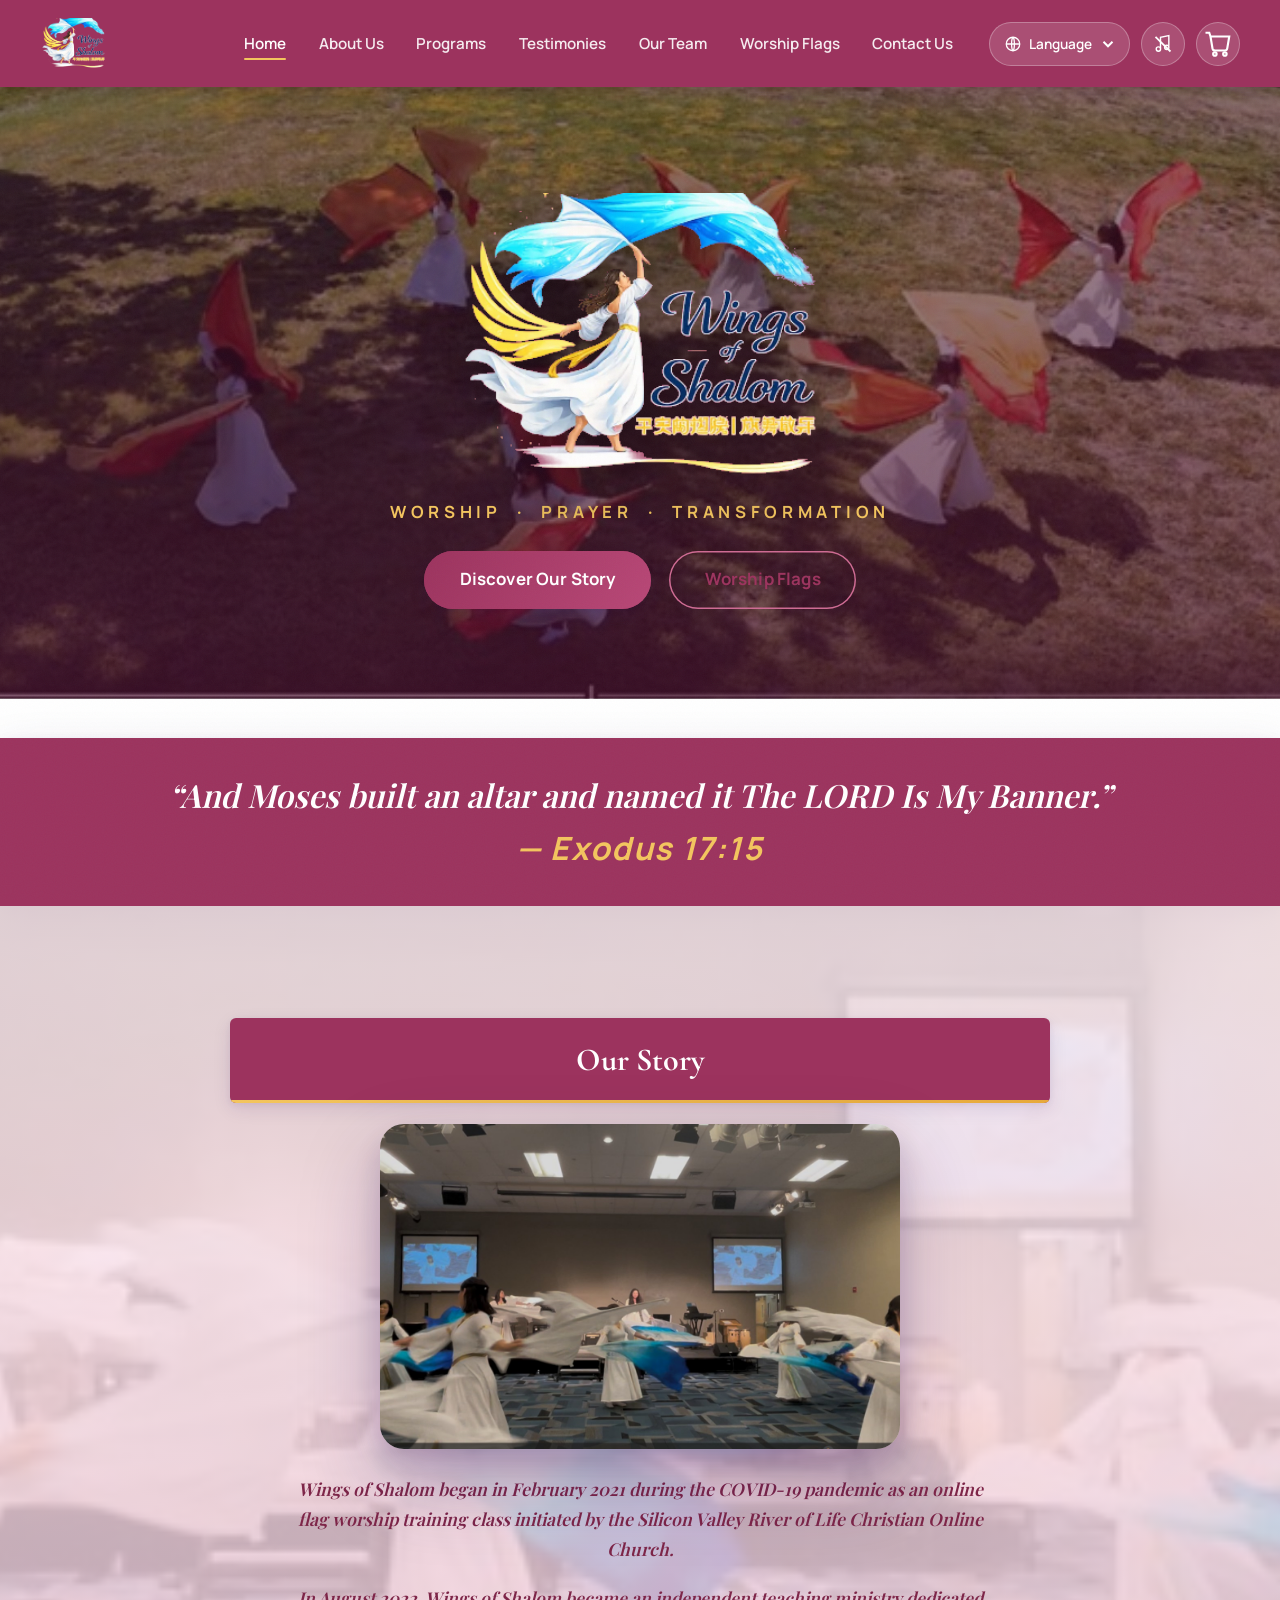
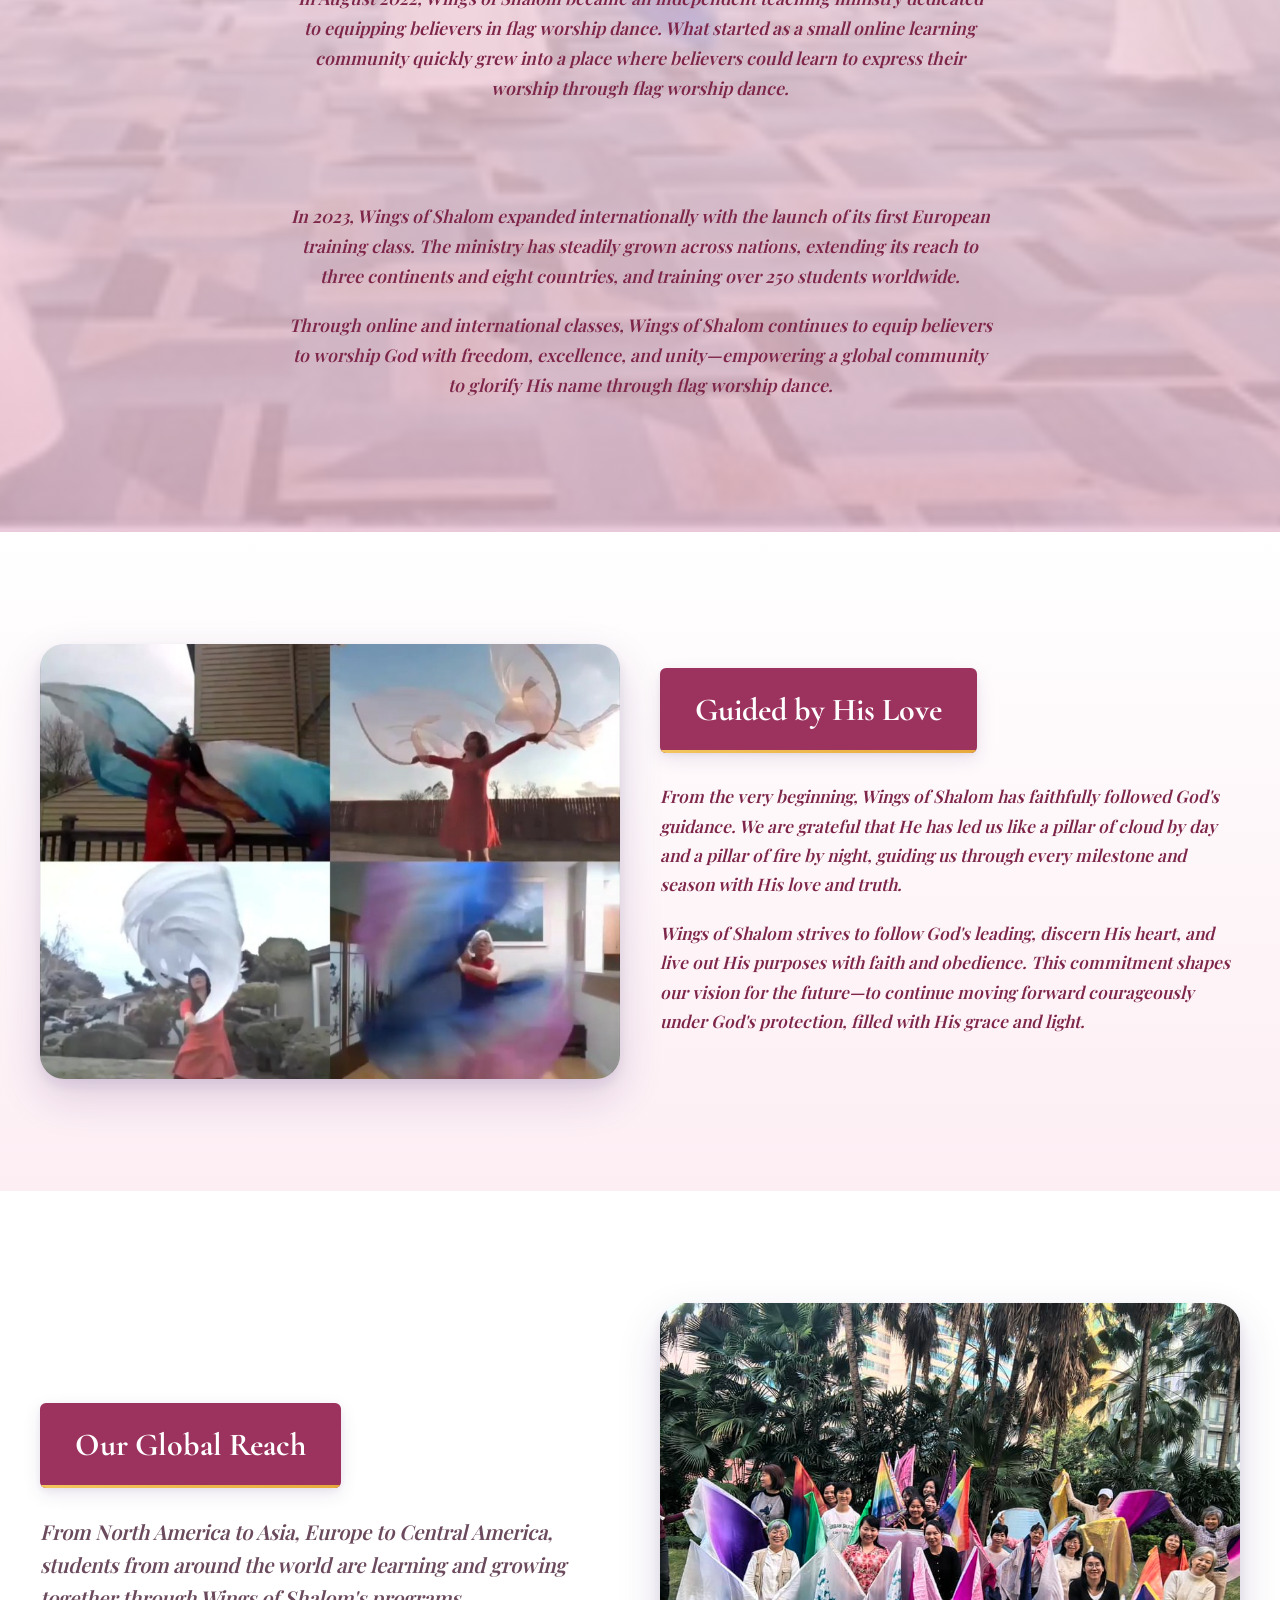
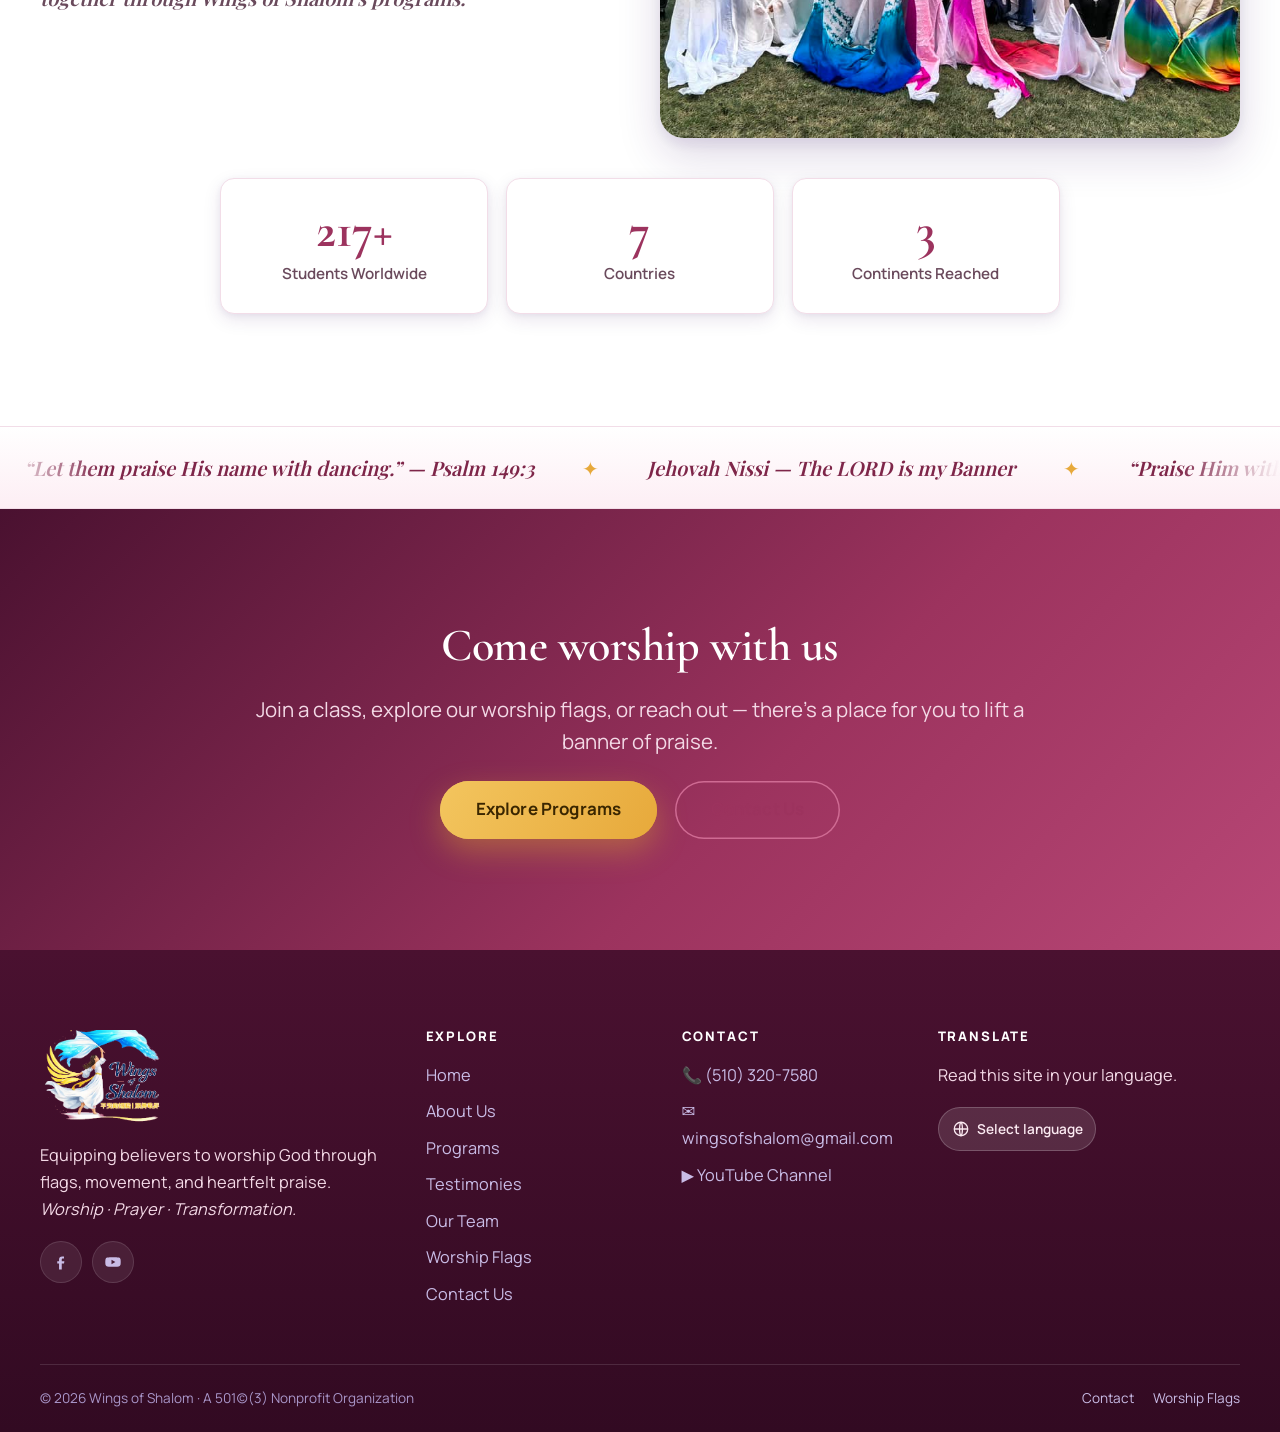
==== index.html @ 5860ea98 "Flag physics + audio + mobile fixes - Flag cursor: inextensible chain (no stretch), smooth flow; fli" ====
<!doctype html>
<html lang="en">
<head>
  <meta charset="utf-8">
  <meta name="viewport" content="width=device-width, initial-scale=1">
  <title>Wings of Shalom — Worship · Prayer · Transformation</title>
  <meta name="description" content="Wings of Shalom (平安的翅膀) — a 501(c)(3) worship flag-dance ministry equipping believers to worship God through flags, movement, and heartfelt praise.">
  <link rel="icon" href="assets/img/favicon.svg" type="image/svg+xml">
  <meta property="og:title" content="Wings of Shalom — Worship · Prayer · Transformation">
  <meta property="og:description" content="A worship flag-dance ministry raising up banner warriors across the nations.">
  <meta property="og:image" content="assets/img/logo.png">
  <link rel="preload" as="font" type="font/woff2" href="assets/fonts/cormorant-600.woff2" crossorigin>
  <link rel="stylesheet" href="assets/css/theme.css">
  <script defer src="assets/js/products.js"></script>
  <script defer src="assets/js/components.js"></script>
  <script defer src="assets/js/store.js"></script>
  <script defer src="assets/js/main.js"></script>
  <script defer src="assets/js/sound.js"></script>
</head>
<body>
<div id="site-header"></div>

<main>
  <!-- ============================ HERO ============================ -->
  <section class="home-hero">
    <div class="bg" data-parallax="0.12"><img src="assets/img/photos/aerial-lawn-fire.jpg" alt="Wings of Shalom flag dancers"></div>
    <div class="inner">
      <img class="emblem" data-reveal="zoom" src="assets/img/logo.png" alt="Wings of Shalom — 平安的翅膀 旗舞敬拜">
      <p class="tagline" data-reveal data-reveal-delay="2">Worship &nbsp;·&nbsp; Prayer &nbsp;·&nbsp; Transformation</p>
      <div class="flex center wrap" data-reveal data-reveal-delay="3" style="margin-top:1.6rem">
        <a class="btn lg" href="about.html" data-magnetic="0.3">Discover Our Story</a>
        <a class="btn lg ghost" href="worship-flags.html">Worship Flags</a>
      </div>
    </div>
  </section>

  <!-- ===================== EXODUS 17:15 BAND ====================== -->
  <div class="verse-band" data-reveal>
    <p class="v">“And Moses built an altar and named it The LORD Is My Banner.”
      <span class="ref">— Exodus 17:15</span></p>
  </div>

  <!-- =========================== OUR STORY ======================== -->
  <section class="section collage">
    <div class="bg"><img src="assets/img/photos/aerial-colorful.jpg" alt=""></div>
    <div class="container narrow">
      <span class="sec-head" data-reveal>Our Story</span>
      <div class="tilt" data-tilt="4" data-reveal="zoom" style="max-width:520px;margin:0 auto 1.6rem">
        <div class="tilt-lift" style="border-radius:var(--r-lg);overflow:hidden;box-shadow:var(--sh-4)">
          <img src="assets/img/photos/performance-indoor-1.jpg" alt="Wings of Shalom worship" class="obj-cover" style="aspect-ratio:16/10">
        </div>
      </div>
      <div class="prose-accent" style="text-align:center;max-width:64ch;margin:0 auto;font-family:var(--font-quote);font-style:italic;font-size:1.1rem;line-height:1.7">
        <p data-reveal="swipe">Wings of Shalom began in February 2021 during the COVID-19 pandemic as an online flag worship training class initiated by the Silicon Valley River of Life Christian Online Church.</p>
        <p data-reveal="swipe" data-reveal-delay="1">In August 2022, Wings of Shalom became an independent teaching ministry dedicated to equipping believers in flag worship dance. What started as a small online learning community quickly grew into a place where believers could learn to express their worship through flag worship dance.</p>
        <p data-reveal="swipe" data-reveal-delay="2">Since its founding, the ministry has been committed to training, inspiring, and raising up worshipers who desire to honor God through flags, movement, and heartfelt praise.</p>
        <p data-reveal="swipe" data-reveal-delay="3">In 2023, Wings of Shalom expanded internationally with the launch of its first European training class. The ministry has steadily grown across nations, extending its reach to three continents and eight countries, and training over 250 students worldwide.</p>
        <p data-reveal="swipe" data-reveal-delay="4">Through online and international classes, Wings of Shalom continues to equip believers to worship God with freedom, excellence, and unity—empowering a global community to glorify His name through flag worship dance.</p>
      </div>
    </div>
  </section>

  <!-- ====================== GUIDED BY HIS LOVE ==================== -->
  <section class="section band soft">
    <div class="container">
      <div class="info-row">
        <div data-reveal="left" data-tilt="6" class="tilt">
          <div class="tilt-lift info-media"><img src="assets/img/photos/dancer-red-raised.jpg" alt="Guided by His love"></div>
        </div>
        <div data-reveal="right">
          <span class="sec-head" style="display:inline-block">Guided by His Love</span>
          <div class="prose-accent" style="font-family:var(--font-quote);font-style:italic;font-size:1.08rem;line-height:1.7">
            <p>From the very beginning, Wings of Shalom has faithfully followed God's guidance. We are grateful that He has led us like a pillar of cloud by day and a pillar of fire by night, guiding us through every milestone and season with His love and truth.</p>
            <p>Wings of Shalom strives to follow God's leading, discern His heart, and live out His purposes with faith and obedience. This commitment shapes our vision for the future—to continue moving forward courageously under God's protection, filled with His grace and light.</p>
          </div>
        </div>
      </div>
    </div>
  </section>

  <!-- ====================== OUR GLOBAL REACH ====================== -->
  <section class="section">
    <div class="container">
      <div class="info-row" style="margin-bottom:var(--sp-5)">
        <div data-reveal="left">
          <span class="sec-head" style="display:inline-block">Our Global Reach</span>
          <p class="lead" style="font-family:var(--font-quote);font-style:italic">From North America to Asia, Europe to Central America, students from around the world are learning and growing together through Wings of Shalom's programs.</p>
        </div>
        <div data-reveal="right" data-tilt="5" class="tilt">
          <div class="tilt-lift info-media shine-border"><img src="assets/img/photos/group-guangzhou-rainbow.jpg" alt="Wings of Shalom students worldwide"></div>
        </div>
      </div>
      <div class="stat-cards">
        <div class="stat-card" data-reveal><b data-count="248" data-suffix="+">0</b><span>Students Worldwide</span></div>
        <div class="stat-card" data-reveal data-reveal-delay="1"><b data-count="8">0</b><span>Countries</span></div>
        <div class="stat-card" data-reveal data-reveal-delay="2"><b data-count="3">0</b><span>Continents Reached</span></div>
      </div>
    </div>
  </section>

  <!-- ===================== SCRIPTURE MARQUEE ====================== -->
  <div class="band soft" style="padding:1.5rem 0;border-block:1px solid var(--line)">
    <div class="marquee"><ul>
      <li>“Let them praise His name with dancing.” — Psalm 149:3</li>
      <li>Jehovah Nissi — The LORD is my Banner</li>
      <li>“Praise Him with the timbrel and dance.” — Psalm 150:4</li>
      <li>Worship · Prayer · Transformation</li>
    </ul></div>
  </div>

  <!-- ========================= INVITATION ========================= -->
  <section class="section band royal" style="text-align:center">
    <div class="narrow">
      <h2 data-reveal style="color:#fff">Come worship with us</h2>
      <p class="lead" data-reveal data-reveal-delay="1" style="color:#f3d9e6">Join a class, explore our worship flags, or reach out — there's a place for you to lift a banner of praise.</p>
      <div class="flex center wrap" data-reveal data-reveal-delay="2" style="margin-top:1.4rem">
        <a class="btn lg gold" href="programs.html" data-magnetic="0.3">Explore Programs</a>
        <a class="btn lg ghost" href="contact.html">Contact Us</a>
      </div>
    </div>
  </section>
</main>

<div id="site-footer"></div>
</body>
</html>
---- assets/css/theme.css ----
/* ============================================================================
   WINGS OF SHALOM — Design System  (theme.css)
   Purple-anchored, worshipful, modern. Self-contained (no CDN).
   ----------------------------------------------------------------------------
   Sections:
     1. Fonts
     2. Design tokens (color / type / space / depth / motion)
     3. Reset & base
     4. Typography
     5. Layout primitives
     6. Buttons & links
     7. Cards, glass, depth
     8. Navigation + Google Translate widget
     9. Hero + animated backdrops
    10. Sections, ribbons, marquee
    11. Forms & inputs
    12. Storefront (grid, product, cart drawer, checkout)
    13. Footer
    14. Motion / scroll-reveal / reduced-motion
    15. Utilities & responsive
   ========================================================================== */

/* ---------- 1. Fonts -------------------------------------------------------- */
@font-face{font-family:"Cormorant";src:url("../fonts/cormorant-400.woff2") format("woff2");font-weight:400;font-style:normal;font-display:swap}
@font-face{font-family:"Cormorant";src:url("../fonts/cormorant-500.woff2") format("woff2");font-weight:500;font-style:normal;font-display:swap}
@font-face{font-family:"Cormorant";src:url("../fonts/cormorant-600.woff2") format("woff2");font-weight:600;font-style:normal;font-display:swap}
@font-face{font-family:"Cormorant";src:url("../fonts/cormorant-700.woff2") format("woff2");font-weight:700;font-style:normal;font-display:swap}
@font-face{font-family:"Manrope";src:url("../fonts/manrope-400.woff2") format("woff2");font-weight:400;font-style:normal;font-display:swap}
@font-face{font-family:"Manrope";src:url("../fonts/manrope-500.woff2") format("woff2");font-weight:500;font-style:normal;font-display:swap}
@font-face{font-family:"Manrope";src:url("../fonts/manrope-600.woff2") format("woff2");font-weight:600;font-style:normal;font-display:swap}
@font-face{font-family:"Manrope";src:url("../fonts/manrope-700.woff2") format("woff2");font-weight:700;font-style:normal;font-display:swap}
@font-face{font-family:"Manrope";src:url("../fonts/manrope-800.woff2") format("woff2");font-weight:800;font-style:normal;font-display:swap}
@font-face{font-family:"Playfair";src:url("../fonts/playfair-600.woff2") format("woff2");font-weight:600;font-style:normal;font-display:swap}
@font-face{font-family:"Playfair";src:url("../fonts/playfair-700.woff2") format("woff2");font-weight:700;font-style:normal;font-display:swap}
@font-face{font-family:"GreatVibes";src:url("../fonts/great-vibes-400.woff2") format("woff2");font-weight:400;font-style:normal;font-display:swap}

/* ---------- 2. Design tokens ----------------------------------------------- */
:root{
  /* --- Purple scale (the MAIN color family) --- */
  --plum-950:#320a22;
  --plum-900:#4a1130;
  --plum-800:#5e1740;
  --plum-700:#761f50;
  --brand-700:#7e2649;
  --brand-600:#9c335e;   /* WINE — matches the live site exactly */
  --brand-500:#b84776;   /* brighter wine / CTA hover */
  --brand-400:#cf6b93;
  --lilac-300:#e7a6c2;
  --lilac-200:#f3cbdd;
  --lilac-100:#fbe9f1;
  --lilac-50:#fef4f8;

  /* --- Complementary accents (purple stays dominant) --- */
  --gold-600:#c68a1e;
  --gold-500:#e7a93b;    /* regal gold */
  --gold-400:#f3c55e;
  --rose-500:#e14a8b;    /* flag rose-pink */
  --rose-400:#f072a6;
  --teal-400:#f2683a;    /* warm coral accent */
  --teal-300:#f68a4f;

  /* --- Neutrals (purple-tinted) --- */
  --ink-900:#2a1024;
  --ink-800:#3a1a30;
  --ink-600:#6a4a5c;
  --ink-500:#8a6a7c;
  --ink-400:#a98fa0;
  --paper:#ffffff;
  --paper-2:#fff8fb;
  --paper-3:#fdeef4;
  --line:#f2dde8;
  --line-strong:#e8c6d8;

  /* --- Semantic tokens (light context default) --- */
  --bg:var(--paper);
  --bg-soft:var(--paper-2);
  --surface:#ffffff;
  --text:var(--ink-900);
  --text-soft:var(--ink-600);
  --text-faint:var(--ink-400);
  --brand:var(--brand-600);
  --brand-bright:var(--brand-500);
  --accent:var(--gold-500);
  --border:var(--line);

  /* --- Gradients --- */
  --grad-brand:linear-gradient(120deg,#9c335e,#b84776);
  --grad-royal:linear-gradient(135deg,var(--plum-900),var(--brand-600) 60%,var(--brand-500));
  --grad-gold:linear-gradient(120deg,var(--gold-400),var(--gold-500));
  --grad-warm:linear-gradient(120deg,#f2683a,#e14a8b 45%,#9c335e);
  --grad-text:linear-gradient(100deg,#e0559b,#9c335e 48%,#e7a93b);
  --grad-sheen:linear-gradient(115deg,transparent 20%,rgba(255,255,255,.55) 50%,transparent 80%);

  /* --- Type --- */
  --font-script:"GreatVibes","Snell Roundhand","Apple Chancery",cursive;
  --font-display:"Cormorant","Iowan Old Style","Palatino Linotype",Georgia,serif;
  --font-quote:"Playfair","Cormorant",Georgia,serif;
  --font-body:"Manrope",system-ui,-apple-system,"Segoe UI",Roboto,sans-serif;
  --fs-hero:clamp(2.9rem,7vw,6rem);
  --fs-h1:clamp(2.3rem,5vw,4rem);
  --fs-h2:clamp(1.9rem,3.6vw,3rem);
  --fs-h3:clamp(1.35rem,2.2vw,1.9rem);
  --fs-lead:clamp(1.08rem,1.6vw,1.35rem);

  /* --- Space & radius --- */
  --sp-1:.375rem; --sp-2:.75rem; --sp-3:1.125rem; --sp-4:1.75rem;
  --sp-5:2.5rem; --sp-6:3.5rem; --sp-7:5rem; --sp-8:7rem;
  --r-sm:.6rem; --r-md:1rem; --r-lg:1.5rem; --r-xl:2rem; --r-pill:999px;
  --maxw:1200px; --maxw-narrow:820px;

  /* --- Depth --- */
  --sh-1:0 1px 2px rgba(28,7,51,.06),0 2px 6px rgba(28,7,51,.05);
  --sh-2:0 6px 18px rgba(59,20,102,.10),0 2px 6px rgba(59,20,102,.06);
  --sh-3:0 18px 44px rgba(59,20,102,.16),0 6px 14px rgba(59,20,102,.09);
  --sh-4:0 34px 80px rgba(43,14,79,.28),0 12px 30px rgba(43,14,79,.16);
  --sh-brand:0 20px 50px rgba(156,51,94,.4);
  --ring:0 0 0 3px rgba(156,51,94,.35);

  /* --- Motion --- */
  --ease:cubic-bezier(.22,.61,.36,1);
  --ease-out:cubic-bezier(.16,1,.3,1);
  --ease-spring:cubic-bezier(.34,1.56,.64,1);
  --t-fast:.18s; --t:.32s; --t-slow:.6s;
}

/* Dark context helper (for rich bands / footer) */
.on-dark{
  --bg:var(--plum-950);
  --surface:rgba(255,255,255,.06);
  --text:#f4eeff;
  --text-soft:#c9bce6;
  --text-faint:#9d8ec2;
  --border:rgba(255,255,255,.12);
  color:var(--text);
}

/* ---------- 3. Reset & base ------------------------------------------------ */
*,*::before,*::after{box-sizing:border-box}
html{-webkit-text-size-adjust:100%;scroll-behavior:smooth}
@media (prefers-reduced-motion:reduce){html{scroll-behavior:auto}}
body{
  margin:0;font-family:var(--font-body);color:var(--text);background:var(--bg);
  font-size:1.02rem;line-height:1.65;font-weight:400;
  -webkit-font-smoothing:antialiased;text-rendering:optimizeLegibility;
  overflow-x:hidden;
}
img,video,svg{max-width:100%;height:auto;display:block}
a{color:inherit;text-decoration:none}
button{font-family:inherit;cursor:pointer}
:focus-visible{outline:none;box-shadow:var(--ring);border-radius:var(--r-sm)}
::selection{background:var(--brand-400);color:#fff}
hr{border:none;border-top:1px solid var(--border);margin:var(--sp-5) 0}

/* Grain + scrollbar niceties */
body::after{
  content:"";position:fixed;inset:0;pointer-events:none;z-index:9;opacity:.035;
  background-image:url("data:image/svg+xml,%3Csvg xmlns='http://www.w3.org/2000/svg' width='120' height='120'%3E%3Cfilter id='n'%3E%3CfeTurbulence type='fractalNoise' baseFrequency='.9' numOctaves='2'/%3E%3C/filter%3E%3Crect width='100%25' height='100%25' filter='url(%23n)'/%3E%3C/svg%3E");
}
::-webkit-scrollbar{width:12px;height:12px}
::-webkit-scrollbar-thumb{background:var(--lilac-300);border-radius:99px;border:3px solid var(--paper-2)}
::-webkit-scrollbar-thumb:hover{background:var(--brand-400)}

/* ---------- 4. Typography -------------------------------------------------- */
h1,h2,h3,h4{font-family:var(--font-display);font-weight:600;line-height:1.05;
  letter-spacing:-.01em;color:var(--text);margin:0 0 .5em}
h1{font-size:var(--fs-h1)} h2{font-size:var(--fs-h2)} h3{font-size:var(--fs-h3);font-weight:600}
p{margin:0 0 1.1em}
.lead{font-size:var(--fs-lead);color:var(--text-soft);line-height:1.6}
.eyebrow{font-family:var(--font-body);font-weight:700;font-size:.78rem;
  letter-spacing:.22em;text-transform:uppercase;color:var(--brand-500);
  display:inline-flex;align-items:center;gap:.6em;margin:0 0 1rem}
.eyebrow::before{content:"";width:26px;height:2px;border-radius:2px;background:var(--grad-gold)}
.on-dark .eyebrow{color:var(--gold-400)}
.display{font-family:var(--font-display);font-size:var(--fs-hero);font-weight:600;
  line-height:1.02;letter-spacing:-.02em}
.grad-text{background:var(--grad-text);-webkit-background-clip:text;background-clip:text;
  -webkit-text-fill-color:transparent;color:transparent}
.serif{font-family:var(--font-display)}
.quote{font-family:var(--font-quote);font-style:italic}
.scripture{font-family:var(--font-quote);font-style:italic;color:var(--text-soft)}
small,.small{font-size:.82rem}

/* ---------- 5. Layout primitives ------------------------------------------- */
.container{width:min(100% - 2.5rem,var(--maxw));margin-inline:auto}
.narrow{width:min(100% - 2.5rem,var(--maxw-narrow));margin-inline:auto}
.section{padding-block:var(--sp-8)}
.section-sm{padding-block:var(--sp-6)}
.grid{display:grid;gap:var(--sp-4)}
.cols-2{grid-template-columns:repeat(2,1fr)}
.cols-3{grid-template-columns:repeat(3,1fr)}
.cols-4{grid-template-columns:repeat(4,1fr)}
.flex{display:flex;gap:var(--sp-3);align-items:center}
.wrap{flex-wrap:wrap}
.between{justify-content:space-between}
.center{justify-content:center}
.stack>*+*{margin-top:var(--sp-3)}
.text-center{text-align:center}
.mx-auto{margin-inline:auto}
.badge{display:inline-flex;align-items:center;gap:.5em;font-size:.75rem;font-weight:700;
  letter-spacing:.03em;padding:.4em .8em;border-radius:var(--r-pill);
  background:var(--lilac-100);color:var(--brand-600)}
.badge.gold{background:linear-gradient(120deg,#fff4d6,#ffe6a8);color:#8a5a00}

/* ---------- 6. Buttons & links --------------------------------------------- */
.btn{
  --bg:var(--grad-brand);position:relative;display:inline-flex;align-items:center;
  justify-content:center;gap:.6em;font-family:var(--font-body);font-weight:700;
  font-size:.98rem;letter-spacing:.01em;line-height:1;padding:1.02em 1.7em;border:none;
  border-radius:var(--r-pill);color:#fff;background:var(--brand-600);
  box-shadow:var(--sh-2);isolation:isolate;overflow:hidden;
  transition:transform var(--t) var(--ease-spring),box-shadow var(--t) var(--ease),filter var(--t);
  will-change:transform}
.btn::before{content:"";position:absolute;inset:0;z-index:-1;background:var(--grad-brand);
  transition:transform var(--t) var(--ease)}
.btn::after{content:"";position:absolute;inset:0;z-index:-1;opacity:0;
  background:var(--grad-sheen);transform:translateX(-120%);transition:opacity .1s}
.btn:hover{transform:translateY(-3px) scale(1.015);box-shadow:var(--sh-brand)}
.btn:hover::after{opacity:1;animation:sheen .9s var(--ease) forwards}
.btn:active{transform:translateY(-1px) scale(.99)}
@keyframes sheen{from{transform:translateX(-120%)}to{transform:translateX(120%)}}
.btn.gold{background:var(--grad-gold);color:#3a2600;box-shadow:0 12px 30px rgba(224,169,46,.4)}
.btn.gold::before{background:var(--grad-gold)}
.btn.ghost{background:transparent;color:var(--brand-600);box-shadow:inset 0 0 0 1.5px var(--brand-400)}
.btn.ghost::before{opacity:0}
.btn.ghost:hover{color:#fff;box-shadow:var(--sh-brand)}
.btn.ghost:hover::before{opacity:1}
.on-dark .btn.ghost{color:#fff;box-shadow:inset 0 0 0 1.5px rgba(255,255,255,.4)}
.btn.lg{padding:1.2em 2.1em;font-size:1.06rem}
.btn.sm{padding:.72em 1.15em;font-size:.86rem}
.btn.block{display:flex;width:100%}
.link-arrow{display:inline-flex;align-items:center;gap:.5em;font-weight:700;color:var(--brand-600);
  transition:gap var(--t) var(--ease)}
.link-arrow svg{transition:transform var(--t) var(--ease)}
.link-arrow:hover{gap:.85em}
.link-arrow:hover svg{transform:translateX(4px)}
.on-dark .link-arrow{color:var(--gold-400)}

/* ---------- 7. Cards, glass, depth ----------------------------------------- */
.card{background:var(--surface);border:1px solid var(--border);border-radius:var(--r-lg);
  box-shadow:var(--sh-1);overflow:hidden;transition:transform var(--t) var(--ease-out),
  box-shadow var(--t) var(--ease),border-color var(--t)}
.card:hover{transform:translateY(-6px);box-shadow:var(--sh-3);border-color:var(--line-strong)}
.card .pad{padding:var(--sp-4)}
.glass{background:rgba(255,255,255,.62);backdrop-filter:blur(16px) saturate(160%);
  -webkit-backdrop-filter:blur(16px) saturate(160%);border:1px solid rgba(255,255,255,.55);
  box-shadow:var(--sh-2)}
.on-dark .glass{background:rgba(40,20,70,.42);border-color:rgba(255,255,255,.12)}
/* 3D tilt shell (JS-driven via --rx/--ry) */
.tilt{transform:perspective(900px) rotateX(var(--rx,0deg)) rotateY(var(--ry,0deg));
  transition:transform var(--t) var(--ease);transform-style:preserve-3d;will-change:transform}
.tilt .tilt-lift{transform:translateZ(40px)}
/* Gradient border shine */
.shine-border{position:relative}
.shine-border::before{content:"";position:absolute;inset:0;border-radius:inherit;padding:1.5px;
  background:var(--grad-brand);-webkit-mask:linear-gradient(#000 0 0) content-box,linear-gradient(#000 0 0);
  -webkit-mask-composite:xor;mask-composite:exclude;opacity:.0;transition:opacity var(--t)}
.shine-border:hover::before{opacity:.9}

/* ---------- 8. Navigation + Google Translate ------------------------------- */
.nav{position:fixed;top:0;left:0;right:0;z-index:100;transition:background var(--t) var(--ease),
  box-shadow var(--t) var(--ease),padding var(--t) var(--ease);padding:1.1rem 0}
.nav-inner{display:flex;align-items:center;gap:1.4rem;
  width:min(100% - 2.5rem,var(--maxw));margin-inline:auto}
.nav.scrolled{background:rgba(255,255,255,.72);backdrop-filter:blur(18px) saturate(180%);
  -webkit-backdrop-filter:blur(18px) saturate(180%);box-shadow:0 6px 24px rgba(59,20,102,.10);
  padding:.6rem 0;border-bottom:1px solid rgba(216,201,242,.6)}
.brand{display:flex;align-items:center;gap:.7rem;font-family:var(--font-display);
  font-weight:700;font-size:1.35rem;letter-spacing:-.01em;color:var(--text);margin-right:auto}
.brand .mark{width:40px;height:40px;border-radius:12px;display:grid;place-items:center;
  background:var(--grad-royal);box-shadow:var(--sh-2);color:#fff;flex:0 0 auto}
.brand .mark svg{width:24px;height:24px}
.brand b{font-weight:700}.brand span{color:var(--brand-500)}
.nav-links{display:flex;align-items:center;gap:.35rem}
.nav-links a{position:relative;padding:.55rem .85rem;border-radius:var(--r-sm);font-weight:600;
  font-size:.95rem;color:var(--text-soft);transition:color var(--t),background var(--t)}
.nav-links a::after{content:"";position:absolute;left:.85rem;right:.85rem;bottom:.32rem;height:2px;
  border-radius:2px;background:var(--grad-brand);transform:scaleX(0);transform-origin:left;
  transition:transform var(--t) var(--ease)}
.nav-links a:hover,.nav-links a.active{color:var(--brand-600)}
.nav-links a:hover::after,.nav-links a.active::after{transform:scaleX(1)}
.nav-actions{display:flex;align-items:center;gap:.7rem}

/* Cart button */
.cart-btn{position:relative;width:44px;height:44px;border-radius:50%;border:1px solid var(--border);
  background:var(--surface);display:grid;place-items:center;color:var(--text);
  transition:transform var(--t) var(--ease-spring),box-shadow var(--t),color var(--t)}
.cart-btn:hover{transform:translateY(-2px) scale(1.06);box-shadow:var(--sh-2);color:var(--brand-600)}
.cart-count{position:absolute;top:-4px;right:-4px;min-width:20px;height:20px;padding:0 5px;
  border-radius:99px;background:var(--grad-brand);color:#fff;font-size:.7rem;font-weight:800;
  display:grid;place-items:center;box-shadow:0 3px 8px rgba(124,58,237,.5);
  transform:scale(0);transition:transform var(--t) var(--ease-spring)}
.cart-count.show{transform:scale(1)}
.cart-count.bump{animation:bump .4s var(--ease-spring)}
@keyframes bump{0%{transform:scale(1)}40%{transform:scale(1.5)}100%{transform:scale(1)}}

/* Google Translate widget — restyled to a clean pill */
.gt-wrap{position:relative;display:inline-flex;align-items:center}
.gt-pill{display:inline-flex;align-items:center;gap:.45rem;height:44px;padding:0 .7rem 0 .85rem;
  border-radius:var(--r-pill);border:1px solid var(--border);background:var(--surface);
  color:var(--text-soft);font-weight:600;font-size:.85rem;transition:box-shadow var(--t),color var(--t)}
.gt-pill:hover{color:var(--brand-600);box-shadow:var(--sh-1)}
.gt-pill svg{width:18px;height:18px;flex:0 0 auto}
/* Google injects a <select>; we overlay it invisibly on the pill for native behaviour */
#google_translate_element{position:relative}
#google_translate_element .goog-te-gadget{font-size:0!important;color:transparent!important}
#google_translate_element .goog-te-gadget>span{display:none}
#google_translate_element select.goog-te-combo{
  position:absolute;inset:0;width:100%;height:100%;opacity:0;cursor:pointer;margin:0;border:0}
/* Kill Google’s top banner + tooltip chrome */
.goog-te-banner-frame,.skiptranslate>iframe{display:none!important}
body{top:0!important}
#goog-gt-tt,.goog-te-balloon-frame{display:none!important}
.goog-text-highlight{background:none!important;box-shadow:none!important}

/* Mobile nav */
.nav-toggle{display:none;width:44px;height:44px;border-radius:12px;border:1px solid var(--border);
  background:var(--surface);flex-direction:column;justify-content:center;align-items:center;gap:5px}
.nav-toggle span{width:20px;height:2px;background:var(--text);border-radius:2px;
  transition:transform var(--t) var(--ease),opacity var(--t)}
.nav-toggle.open span:nth-child(1){transform:translateY(7px) rotate(45deg)}
.nav-toggle.open span:nth-child(2){opacity:0}
.nav-toggle.open span:nth-child(3){transform:translateY(-7px) rotate(-45deg)}

/* ---------- 9. Hero + animated backdrops ----------------------------------- */
.hero{position:relative;min-height:100svh;display:flex;align-items:center;
  padding-top:7rem;overflow:hidden;background:var(--plum-950);color:#fff}
.hero .container{position:relative;z-index:3}
.hero h1{color:#fff}
.hero .lead{color:#d9ccf3;max-width:34ch}
/* Animated aurora / mesh blobs */
.aurora{position:absolute;inset:-20% -10%;z-index:0;filter:blur(60px);opacity:.9;pointer-events:none}
.aurora i{position:absolute;display:block;border-radius:50%;mix-blend-mode:screen;
  animation:float-blob 18s var(--ease) infinite alternate}
.aurora i:nth-child(1){width:44vw;height:44vw;left:-6%;top:2%;
  background:radial-gradient(circle at 30% 30%,var(--brand-500),transparent 62%);animation-delay:0s}
.aurora i:nth-child(2){width:40vw;height:40vw;right:-4%;top:-6%;
  background:radial-gradient(circle at 60% 40%,var(--rose-500),transparent 60%);animation-delay:-4s}
.aurora i:nth-child(3){width:38vw;height:38vw;left:24%;bottom:-14%;
  background:radial-gradient(circle at 50% 50%,var(--gold-500),transparent 58%);opacity:.6;animation-delay:-8s}
.aurora i:nth-child(4){width:30vw;height:30vw;right:14%;bottom:-8%;
  background:radial-gradient(circle at 50% 50%,var(--teal-400),transparent 60%);opacity:.45;animation-delay:-12s}
@keyframes float-blob{
  0%{transform:translate(0,0) scale(1)}
  50%{transform:translate(4%,3%) scale(1.12)}
  100%{transform:translate(-3%,-4%) scale(1.05)}}
/* Star/anointing sparkle field */
.stars{position:absolute;inset:0;z-index:1;opacity:.5;pointer-events:none;
  background-image:radial-gradient(1.5px 1.5px at 20% 30%,#fff,transparent),
    radial-gradient(1.5px 1.5px at 70% 60%,#fff,transparent),
    radial-gradient(1px 1px at 40% 80%,#fff,transparent),
    radial-gradient(1.5px 1.5px at 85% 25%,#fff,transparent),
    radial-gradient(1px 1px at 55% 15%,#fff,transparent);
  background-size:cover;animation:twinkle 6s ease-in-out infinite alternate}
@keyframes twinkle{from{opacity:.25}to{opacity:.6}}
/* Flowing worship-flag canvas sits at z1 */
.flag-canvas{position:absolute;inset:0;z-index:1;opacity:.8;pointer-events:none}
.hero-fade{position:absolute;left:0;right:0;bottom:0;height:22vh;z-index:2;pointer-events:none;
  background:linear-gradient(to bottom,transparent,var(--paper) 92%)}
.scroll-cue{position:absolute;left:50%;bottom:1.6rem;z-index:4;transform:translateX(-50%);
  color:#cdbff0;font-size:.72rem;letter-spacing:.2em;text-transform:uppercase;
  display:flex;flex-direction:column;align-items:center;gap:.5rem}
.scroll-cue .dot{width:22px;height:36px;border-radius:12px;border:2px solid rgba(255,255,255,.4);
  position:relative}
.scroll-cue .dot::after{content:"";position:absolute;left:50%;top:7px;width:4px;height:7px;
  border-radius:4px;background:#fff;transform:translateX(-50%);animation:scrolldot 1.8s infinite}
@keyframes scrolldot{0%{opacity:0;transform:translate(-50%,0)}40%{opacity:1}
  80%{opacity:0;transform:translate(-50%,12px)}100%{opacity:0}}

/* ---------- 10. Sections, ribbons, marquee --------------------------------- */
.band{position:relative;overflow:hidden}
.band.royal{background:var(--grad-royal);color:#fff}
.band.plum{background:linear-gradient(180deg,var(--plum-950),var(--plum-900))}
.band.soft{background:linear-gradient(180deg,var(--paper),var(--paper-3))}
.section-head{max-width:60ch}
.section-head.center{margin-inline:auto;text-align:center}
/* Marquee scripture ribbon */
.marquee{--gap:3rem;display:flex;overflow:hidden;user-select:none;
  -webkit-mask:linear-gradient(90deg,transparent,#000 8%,#000 92%,transparent);
          mask:linear-gradient(90deg,transparent,#000 8%,#000 92%,transparent)}
.marquee ul{display:flex;gap:var(--gap);padding:0 calc(var(--gap)/2);margin:0;list-style:none;
  flex:0 0 auto;min-width:100%;justify-content:space-around;animation:scroll-x 34s linear infinite}
.marquee:hover ul{animation-play-state:paused}
.marquee li{display:flex;align-items:center;gap:var(--gap);font-family:var(--font-quote);
  font-style:italic;font-size:1.25rem;white-space:nowrap;color:var(--text-soft)}
.marquee li::after{content:"✦";color:var(--gold-500);font-style:normal}
@keyframes scroll-x{from{transform:translateX(0)}to{transform:translateX(calc(-100% - var(--gap)))}}
/* Stat / feature tiles */
.stat{display:flex;flex-direction:column;gap:.2rem}
.stat b{font-family:var(--font-display);font-size:clamp(2.2rem,4vw,3.4rem);font-weight:700;
  background:var(--grad-text);-webkit-background-clip:text;background-clip:text;-webkit-text-fill-color:transparent}
.stat span{color:var(--text-faint);font-weight:600;letter-spacing:.04em;text-transform:uppercase;font-size:.78rem}
.feature{display:flex;gap:1rem;align-items:flex-start}
.feature .ic{flex:0 0 auto;width:52px;height:52px;border-radius:14px;display:grid;place-items:center;
  background:var(--lilac-100);color:var(--brand-600);box-shadow:inset 0 0 0 1px var(--line)}
.on-dark .feature .ic{background:rgba(255,255,255,.08);color:var(--gold-400);box-shadow:inset 0 0 0 1px rgba(255,255,255,.14)}
.feature h3{margin-bottom:.25em}
/* Pull quote */
.pullquote{font-family:var(--font-quote);font-style:italic;font-size:clamp(1.5rem,3vw,2.4rem);
  line-height:1.3;color:var(--text);position:relative;padding-left:1.2em}
.pullquote::before{content:"\201C";position:absolute;left:-.05em;top:-.2em;font-size:2.4em;
  color:var(--lilac-200);line-height:1}

/* ---------- 11. Forms & inputs --------------------------------------------- */
.field{display:flex;flex-direction:column;gap:.4rem;margin-bottom:1rem}
.field label{font-weight:600;font-size:.85rem;color:var(--text-soft)}
.input,.select,.textarea{width:100%;font-family:inherit;font-size:1rem;color:var(--text);
  background:var(--surface);border:1.5px solid var(--border);border-radius:var(--r-md);
  padding:.85em 1em;transition:border-color var(--t),box-shadow var(--t)}
.input:focus,.select:focus,.textarea:focus{outline:none;border-color:var(--brand-400);box-shadow:var(--ring)}
.textarea{resize:vertical;min-height:120px}
.row-2{display:grid;grid-template-columns:1fr 1fr;gap:1rem}
.check{display:flex;align-items:flex-start;gap:.6rem;font-size:.9rem;color:var(--text-soft)}
.newsletter{display:flex;gap:.6rem;flex-wrap:wrap}
.newsletter .input{flex:1;min-width:220px}

/* ---------- 12. Storefront -------------------------------------------------- */
.shop-toolbar{display:flex;align-items:center;gap:.6rem;flex-wrap:wrap;margin-bottom:var(--sp-4)}
.chip{border:1.5px solid var(--border);background:var(--surface);color:var(--text-soft);
  padding:.55em 1.05em;border-radius:var(--r-pill);font-weight:600;font-size:.88rem;
  transition:all var(--t) var(--ease)}
.chip:hover{border-color:var(--brand-400);color:var(--brand-600)}
.chip.active{background:var(--grad-brand);color:#fff;border-color:transparent;box-shadow:var(--sh-2)}
.product-grid{display:grid;gap:var(--sp-4);grid-template-columns:repeat(auto-fill,minmax(250px,1fr))}
.product{position:relative;background:var(--surface);border:1px solid var(--border);
  border-radius:var(--r-lg);overflow:hidden;display:flex;flex-direction:column;
  transition:transform var(--t) var(--ease-out),box-shadow var(--t)}
.product:hover{transform:translateY(-7px);box-shadow:var(--sh-3)}
.product .media{position:relative;aspect-ratio:4/5;overflow:hidden;background:var(--paper-3)}
.product .media img{width:100%;height:100%;object-fit:cover;transition:transform .7s var(--ease-out)}
.product:hover .media img{transform:scale(1.07)}
.product .tag{position:absolute;top:.8rem;left:.8rem;z-index:2}
.product .quick{position:absolute;left:.8rem;right:.8rem;bottom:.8rem;z-index:2;opacity:0;
  transform:translateY(10px);transition:opacity var(--t),transform var(--t) var(--ease-out)}
.product:hover .quick{opacity:1;transform:none}
.product .info{padding:1.05rem 1.1rem 1.2rem;display:flex;flex-direction:column;gap:.35rem;flex:1}
.product .info h3{font-family:var(--font-body);font-weight:700;font-size:1.02rem;margin:0;line-height:1.3}
.product .cat{font-size:.75rem;font-weight:700;letter-spacing:.08em;text-transform:uppercase;color:var(--brand-500)}
.product .price{margin-top:auto;font-weight:800;font-size:1.15rem;color:var(--text);display:flex;align-items:baseline;gap:.5rem}
.product .price s{color:var(--text-faint);font-weight:600;font-size:.9rem}
.stars-row{display:flex;gap:2px;color:var(--gold-500);font-size:.85rem}

/* Cart drawer */
.drawer-scrim{position:fixed;inset:0;z-index:200;background:rgba(24,15,40,.5);
  backdrop-filter:blur(3px);opacity:0;visibility:hidden;transition:opacity var(--t),visibility var(--t)}
.drawer-scrim.open{opacity:1;visibility:visible}
.drawer{position:fixed;top:0;right:0;bottom:0;z-index:201;width:min(440px,100%);
  background:var(--paper-2);box-shadow:var(--sh-4);display:flex;flex-direction:column;
  transform:translateX(100%);transition:transform .42s var(--ease-out)}
.drawer.open{transform:none}
.drawer-head{display:flex;align-items:center;justify-content:space-between;padding:1.3rem 1.4rem;
  border-bottom:1px solid var(--border)}
.drawer-head h3{margin:0;font-family:var(--font-display)}
.icon-btn{width:40px;height:40px;border-radius:50%;border:1px solid var(--border);background:var(--surface);
  display:grid;place-items:center;color:var(--text);transition:transform var(--t),color var(--t)}
.icon-btn:hover{transform:rotate(90deg);color:var(--brand-600)}
.drawer-body{flex:1;overflow-y:auto;padding:1.1rem 1.4rem}
.line{display:grid;grid-template-columns:74px 1fr auto;gap:.9rem;padding:.9rem 0;border-bottom:1px solid var(--border);align-items:center}
.line img{width:74px;height:88px;object-fit:cover;border-radius:var(--r-sm)}
.line .l-name{font-weight:700;font-size:.95rem;line-height:1.25}
.line .l-opt{font-size:.8rem;color:var(--text-faint)}
.line .l-price{font-weight:800;color:var(--brand-600)}
.qty{display:inline-flex;align-items:center;border:1.5px solid var(--border);border-radius:var(--r-pill);overflow:hidden}
.qty button{width:30px;height:30px;border:none;background:transparent;color:var(--text);font-size:1.1rem;line-height:1}
.qty button:hover{background:var(--lilac-100);color:var(--brand-600)}
.qty input{width:34px;text-align:center;border:none;font-weight:700;font-family:inherit;background:transparent}
.l-remove{background:none;border:none;color:var(--text-faint);font-size:.78rem;text-decoration:underline;padding:0;margin-top:.3rem}
.l-remove:hover{color:var(--rose-500)}
.drawer-foot{border-top:1px solid var(--border);padding:1.2rem 1.4rem;background:var(--surface)}
.summary-row{display:flex;justify-content:space-between;margin-bottom:.5rem;color:var(--text-soft);font-size:.92rem}
.summary-row.total{font-size:1.15rem;font-weight:800;color:var(--text);margin-top:.7rem}
.cart-empty{text-align:center;color:var(--text-faint);padding:3rem 1rem}
.cart-empty svg{width:64px;height:64px;margin:0 auto 1rem;color:var(--lilac-200)}

/* Product modal (quick view) */
.modal-scrim{position:fixed;inset:0;z-index:210;background:rgba(24,15,40,.62);
  backdrop-filter:blur(6px);display:grid;place-items:center;padding:1.2rem;
  opacity:0;visibility:hidden;transition:opacity var(--t),visibility var(--t)}
.modal-scrim.open{opacity:1;visibility:visible}
.modal{width:min(920px,100%);max-height:92svh;overflow:auto;background:var(--surface);
  border-radius:var(--r-xl);box-shadow:var(--sh-4);display:grid;grid-template-columns:1fr 1fr;
  transform:translateY(24px) scale(.98);transition:transform .4s var(--ease-out)}
.modal-scrim.open .modal{transform:none}
.modal .m-media{background:var(--paper-3);position:relative;min-height:340px}
.modal .m-media img{width:100%;height:100%;object-fit:cover}
.modal .m-body{padding:2rem 2rem 2.2rem}
.opt-group{margin:1.1rem 0}
.opt-group .opt-label{font-weight:700;font-size:.82rem;letter-spacing:.04em;text-transform:uppercase;
  color:var(--text-soft);margin-bottom:.5rem}
.opt-row{display:flex;flex-wrap:wrap;gap:.5rem}
.opt{border:1.5px solid var(--border);background:var(--surface);border-radius:var(--r-sm);
  padding:.55em .9em;font-weight:600;font-size:.9rem;color:var(--text);transition:all var(--t)}
.opt:hover{border-color:var(--brand-400)}
.opt.sel{border-color:var(--brand-500);background:var(--lilac-100);color:var(--brand-700);box-shadow:var(--ring)}
.swatch{width:34px;height:34px;border-radius:50%;padding:0;border:2px solid #fff;box-shadow:0 0 0 1.5px var(--border)}
.swatch.sel{box-shadow:0 0 0 2px var(--brand-500)}

/* Checkout */
.checkout-grid{display:grid;grid-template-columns:1.4fr 1fr;gap:var(--sp-5);align-items:start}
.order-summary{position:sticky;top:6rem}
.secure-note{display:flex;align-items:center;gap:.5rem;color:var(--text-faint);font-size:.82rem;margin-top:1rem}
.trust-row{display:flex;flex-wrap:wrap;gap:1.4rem;align-items:center;justify-content:center;
  color:var(--text-faint);font-weight:600;font-size:.82rem}

/* ---------- 13. Footer ------------------------------------------------------ */
.footer{position:relative;background:linear-gradient(180deg,var(--plum-900),var(--plum-950));
  color:#e9e0fb;padding-top:var(--sp-7);overflow:hidden}
.footer a{color:#c9bce6;transition:color var(--t)}
.footer a:hover{color:#fff}
.footer .cols{display:grid;grid-template-columns:1.6fr 1fr 1fr 1.4fr;gap:var(--sp-5);padding-bottom:var(--sp-6)}
.footer h4{color:#fff;font-family:var(--font-body);font-weight:800;font-size:.82rem;
  letter-spacing:.14em;text-transform:uppercase;margin-bottom:1.1rem}
.footer .fnav{display:flex;flex-direction:column;gap:.6rem}
.socials{display:flex;gap:.6rem}
.socials a{width:42px;height:42px;border-radius:50%;display:grid;place-items:center;
  background:rgba(255,255,255,.08);border:1px solid rgba(255,255,255,.12);
  transition:transform var(--t) var(--ease-spring),background var(--t)}
.socials a:hover{transform:translateY(-3px);background:var(--grad-brand)}
.footer-bottom{border-top:1px solid rgba(255,255,255,.12);padding:1.4rem 0;display:flex;
  flex-wrap:wrap;gap:1rem;justify-content:space-between;align-items:center;color:#a996c9;font-size:.85rem}

/* ---------- 14. Motion / scroll-reveal ------------------------------------- */
[data-reveal]{opacity:0;transform:translateY(28px);
  transition:opacity .7s var(--ease-out),transform .7s var(--ease-out)}
[data-reveal].in{opacity:1;transform:none}
[data-reveal="left"]{transform:translateX(-32px)}
[data-reveal="right"]{transform:translateX(32px)}
[data-reveal="zoom"]{transform:scale(.94)}
[data-reveal].in{transform:none}
[data-reveal-delay="1"]{transition-delay:.09s}
[data-reveal-delay="2"]{transition-delay:.18s}
[data-reveal-delay="3"]{transition-delay:.27s}
[data-reveal-delay="4"]{transition-delay:.36s}
[data-reveal-delay="5"]{transition-delay:.45s}
.float{animation:floaty 6s var(--ease) infinite alternate}
@keyframes floaty{from{transform:translateY(0)}to{transform:translateY(-14px)}}
.spin-slow{animation:spin 26s linear infinite}
@keyframes spin{to{transform:rotate(360deg)}}
.toast{position:fixed;left:50%;bottom:2rem;z-index:300;transform:translate(-50%,140%);
  background:var(--ink-900);color:#fff;padding:.9rem 1.3rem;border-radius:var(--r-pill);
  box-shadow:var(--sh-4);font-weight:600;display:flex;align-items:center;gap:.6rem;
  transition:transform .45s var(--ease-spring)}
.toast.show{transform:translate(-50%,0)}
.toast .ok{color:var(--teal-300)}

@media (prefers-reduced-motion:reduce){
  *,*::before,*::after{animation-duration:.001ms!important;animation-iteration-count:1!important;
    transition-duration:.001ms!important;scroll-behavior:auto!important}
  [data-reveal]{opacity:1!important;transform:none!important}
}

/* ---------- 14b. Dynamic enhancements -------------------------------------- */
/* Scroll progress bar */
.progress-bar{position:fixed;top:0;left:0;height:3px;z-index:150;width:0;
  background:var(--grad-text);box-shadow:0 0 12px rgba(124,58,237,.6);
  transition:width .1s linear}
/* Nav auto-hide on scroll-down */
.nav{transition:background var(--t) var(--ease),box-shadow var(--t) var(--ease),
  padding var(--t) var(--ease),transform .4s var(--ease-out)}
.nav.nav-hidden{transform:translateY(-105%)}
/* Animated gradient shimmer on gradient text */
.grad-text{background-size:220% auto}
@media (prefers-reduced-motion:no-preference){
  .grad-text{animation:shimmer 7s ease-in-out infinite}
  .stat b{background-size:220% auto;animation:shimmer 7s ease-in-out infinite}
}
@keyframes shimmer{0%,100%{background-position:0% 50%}50%{background-position:100% 50%}}
/* Back-to-top FAB */
.to-top{position:fixed;right:1.4rem;bottom:1.4rem;z-index:140;width:52px;height:52px;
  border-radius:50%;border:none;background:var(--grad-brand);color:#fff;display:grid;
  place-items:center;box-shadow:var(--sh-brand);cursor:pointer;opacity:0;visibility:hidden;
  transform:translateY(18px) scale(.8);
  transition:opacity var(--t),visibility var(--t),transform var(--t) var(--ease-spring)}
.to-top.show{opacity:1;visibility:visible;transform:none}
.to-top:hover{transform:translateY(-3px) scale(1.06)}
.to-top svg{width:22px;height:22px}
/* Product image shine sweep on hover */
.product .media::after{content:"";position:absolute;inset:0;z-index:1;pointer-events:none;
  background:linear-gradient(115deg,transparent 30%,rgba(255,255,255,.35) 50%,transparent 70%);
  transform:translateX(-130%);transition:transform .1s}
.product:hover .media::after{animation:sheen 1s var(--ease) forwards}
/* Clip-path wipe reveal for media */
[data-reveal="wipe"]{opacity:1;clip-path:inset(0 100% 0 0);transform:none;
  transition:clip-path .9s var(--ease-out)}
[data-reveal="wipe"].in{clip-path:inset(0 0 0 0)}
/* Blur-rise reveal */
[data-reveal="rise"]{opacity:0;transform:translateY(34px);filter:blur(8px);
  transition:opacity .8s var(--ease-out),transform .8s var(--ease-out),filter .8s var(--ease-out)}
[data-reveal="rise"].in{opacity:1;transform:none;filter:none}
/* Pointer-reactive hero layers (JS sets --mx/--my) */
.hero .aurora{transition:transform .6s var(--ease-out)}
.hero.parallax-on .aurora{transform:translate(calc(var(--mx,0)*14px),calc(var(--my,0)*14px))}
.hero.parallax-on .stars{transform:translate(calc(var(--mx,0)*-8px),calc(var(--my,0)*-8px))}

/* ---------- 14c. Live-site match (wine brand) ------------------------------ */
/* Solid wine nav with white text (matches wingsofshalom.org) */
.nav{background:var(--brand-600);box-shadow:0 2px 16px rgba(50,10,34,.28)}
.nav.scrolled{background:var(--brand-700);backdrop-filter:none;-webkit-backdrop-filter:none;
  border-bottom:1px solid rgba(255,255,255,.12)}
.brand{color:#fff}
.brand .logo-img{height:52px;width:auto;display:block}
.nav.scrolled .brand .logo-img{height:44px;transition:height var(--t)}
.nav-links a{color:rgba(255,255,255,.9)}
.nav-links a:hover,.nav-links a.active{color:#fff}
.nav-links a::after{background:var(--gold-400)}
.cart-btn,.gt-pill,.nav-toggle{background:rgba(255,255,255,.14);border-color:rgba(255,255,255,.28);color:#fff}
.cart-btn:hover{color:#fff;background:rgba(255,255,255,.24)}
.gt-pill:hover{color:#fff}
.nav-toggle span{background:#fff}
@media (max-width:860px){
  .nav-links{background:var(--brand-700)}
  .nav-links a{color:#fff;border-bottom-color:rgba(255,255,255,.14)}
}
/* Section-header wine pill (Our Story / Goals and Vision / …) */
.sec-head{display:block;background:var(--brand-600);color:#fff;font-family:var(--font-display);
  font-weight:700;font-size:clamp(1.3rem,2.5vw,2rem);text-align:center;padding:.5em 1.1em;
  border-radius:6px;box-shadow:var(--sh-2);margin:0 0 1.3rem}
.on-dark .sec-head{background:rgba(255,255,255,.14)}
/* Calligraphy wordmark */
.script-word{font-family:var(--font-script);font-weight:400;line-height:.95;
  font-size:clamp(2.8rem,9vw,6rem)}
/* Home hero (image band + emblem + tagline) */
.home-hero{position:relative;min-height:82svh;display:grid;place-items:center;text-align:center;
  padding:8.5rem 1rem 4.5rem;overflow:hidden;color:#fff}
.home-hero .bg{position:absolute;inset:0;z-index:0}
.home-hero .bg img{width:100%;height:100%;object-fit:cover}
.home-hero .bg::after{content:"";position:absolute;inset:0;
  background:linear-gradient(180deg,rgba(50,10,34,.45),rgba(74,17,48,.72))}
.home-hero .inner{position:relative;z-index:2;max-width:940px}
.home-hero .emblem{width:min(380px,74vw);margin:0 auto .6rem;
  filter:drop-shadow(0 14px 34px rgba(0,0,0,.45))}
.home-hero .tagline{font-family:var(--font-body);font-weight:700;letter-spacing:.28em;
  text-transform:uppercase;font-size:clamp(.8rem,1.6vw,1.05rem);color:var(--gold-400)}
/* Exodus scripture band */
.verse-band{background:var(--brand-600);color:#fff;text-align:center;padding:2.2rem 1.2rem;
  box-shadow:var(--sh-3)}
.verse-band .v{font-family:var(--font-quote);font-style:italic;font-size:clamp(1.3rem,2.8vw,2rem);
  line-height:1.4;max-width:60ch;margin:0 auto}
.verse-band .ref{display:block;margin-top:.5rem;font-family:var(--font-body);font-weight:700;
  letter-spacing:.05em;color:var(--gold-400)}
/* Alternating info row (image + text) */
.info-row{display:grid;grid-template-columns:1fr 1fr;gap:var(--sp-5);align-items:center}
.info-row.rev{direction:rtl}.info-row.rev>*{direction:ltr}
.info-media{border-radius:var(--r-lg);overflow:hidden;box-shadow:var(--sh-3)}
.info-media img{width:100%;height:100%;object-fit:cover;aspect-ratio:4/3}
.prose-accent p{color:var(--brand-700)}
.on-dark .prose-accent p{color:#f3d9e6}
/* Stat cards (count-up) */
.stat-cards{display:grid;grid-template-columns:repeat(3,1fr);gap:1.1rem;max-width:840px;margin:0 auto}
.stat-card{background:#fff;border:1px solid var(--line);border-radius:14px;padding:1.7rem 1rem;
  text-align:center;box-shadow:var(--sh-2);transition:transform var(--t) var(--ease-out),box-shadow var(--t)}
.stat-card:hover{transform:translateY(-5px);box-shadow:var(--sh-3)}
.stat-card b{display:block;font-family:var(--font-display);font-weight:700;
  font-size:clamp(2.1rem,4.4vw,3.1rem);color:var(--brand-600);line-height:1}
.stat-card span{display:block;margin-top:.35rem;color:var(--ink-600);font-weight:600;font-size:.95rem}
/* Team ovals */
.team-grid{display:grid;grid-template-columns:repeat(3,1fr);gap:var(--sp-4)}
.team-card{text-align:center}
.team-oval{width:180px;height:230px;object-fit:cover;border-radius:50%;margin:0 auto 1rem;
  border:5px solid #fff;box-shadow:var(--sh-3)}
.team-card h3{margin:0 0 .1rem;font-family:var(--font-body);font-weight:800;color:var(--brand-700)}
.team-card .role{color:var(--gold-600);font-weight:600;font-size:.9rem}
.team-featured .team-oval{width:230px;height:290px}
/* Warm collage band tint for Our Story */
.collage{position:relative;overflow:hidden}
.collage .bg{position:absolute;inset:0;z-index:0}
.collage .bg img{width:100%;height:100%;object-fit:cover;opacity:.5}
.collage .bg::after{content:"";position:absolute;inset:0;
  background:linear-gradient(180deg,rgba(251,233,241,.7),rgba(231,166,194,.55))}
.collage .container{position:relative;z-index:2}
/* Content swipe-in (used on Our Story paragraphs) */
[data-reveal="swipe"]{opacity:0;transform:translateX(-42px)}
[data-reveal="swipe"].in{opacity:1;transform:none;
  transition:opacity .7s var(--ease-out),transform .7s var(--ease-out)}

/* ---------- 15. Utilities & responsive ------------------------------------- */
.hide{display:none!important}
.mt-0{margin-top:0}.mb-0{margin-bottom:0}
.pt-0{padding-top:0}
.maxw-prose{max-width:64ch}
.rounded{border-radius:var(--r-lg)}
.shadow{box-shadow:var(--sh-3)}
.ratio-16-9{aspect-ratio:16/9}
.ratio-4-5{aspect-ratio:4/5}
.obj-cover{width:100%;height:100%;object-fit:cover}
.only-mobile{display:none}

@media (max-width:1024px){
  .footer .cols{grid-template-columns:1fr 1fr}
  .checkout-grid{grid-template-columns:1fr}
  .cols-4{grid-template-columns:repeat(2,1fr)}
}
@media (max-width:860px){
  .nav-links{position:fixed;inset:0 0 auto 0;top:0;flex-direction:column;align-items:stretch;
    gap:.2rem;padding:6rem 1.5rem 2rem;background:var(--brand-700);
    box-shadow:var(--sh-3);transform:translateY(-110%);
    transition:transform .42s var(--ease-out);height:auto}
  .nav-links.open{transform:none}
  .nav-links a{padding:.9rem 1rem;font-size:1.1rem;border-bottom:1px solid var(--border)}
  .nav-links a::after{display:none}
  .nav-toggle{display:flex}
  .cols-2,.cols-3,.cols-4{grid-template-columns:1fr}
  .modal{grid-template-columns:1fr}
  .row-2{grid-template-columns:1fr}
  .only-mobile{display:block}
  .hide-mobile{display:none!important}
}
@media (max-width:520px){
  .footer .cols{grid-template-columns:1fr}
  :root{--sp-8:4.5rem;--sp-7:3.5rem}
}

/* Live-site-match responsive */
@media (max-width:900px){
  .info-row,.info-row.rev{grid-template-columns:1fr;direction:ltr}
  .stat-cards{grid-template-columns:1fr;max-width:420px}
  .team-grid{grid-template-columns:1fr;gap:2rem}
}

/* ============================================================================
   16. "WOW" premium layer — cursor glow, spotlight cards, ken burns, depth
   ========================================================================== */
/* Trailing cursor glow (desktop, motion-safe) */
.cursor-glow{position:fixed;left:0;top:0;width:28px;height:28px;border-radius:50%;z-index:400;
  pointer-events:none;transform:translate(-50%,-50%);mix-blend-mode:screen;opacity:0;
  background:radial-gradient(circle,rgba(243,197,94,.9),rgba(224,85,155,.55) 45%,transparent 72%);
  transition:width .28s var(--ease),height .28s var(--ease),opacity .3s}
.cursor-glow.big{width:70px;height:70px}
@media (hover:none),(prefers-reduced-motion:reduce){.cursor-glow{display:none!important}}

/* Pointer spotlight that follows the cursor across cards */
.card,.stat-card,.product,.info-media,[data-glow]{position:relative}
.card::after,.stat-card::after,.product::after,[data-glow]::after{content:"";position:absolute;inset:0;
  border-radius:inherit;pointer-events:none;opacity:0;z-index:2;transition:opacity .45s var(--ease);
  background:radial-gradient(340px circle at var(--mx,50%) var(--my,50%),rgba(224,85,155,.18),transparent 62%)}
.card:hover::after,.stat-card:hover::after,.product:hover::after,[data-glow]:hover::after{opacity:1}
/* Sheen sweep across media on hover */
.info-media{overflow:hidden}
.info-media::before{content:"";position:absolute;inset:0;z-index:3;pointer-events:none;
  background:linear-gradient(115deg,transparent 32%,rgba(255,255,255,.28) 50%,transparent 68%);
  transform:translateX(-130%)}
.info-media:hover::before{animation:sheen 1s var(--ease) forwards}

/* Buttons float higher + glow (premium hover) */
.btn:hover{transform:translateY(-4px) scale(1.02)}
.btn.gold:hover{box-shadow:0 20px 46px rgba(231,169,59,.5)}

/* Card lift depth boost */
.card:hover,.stat-card:hover{transform:translateY(-7px)}

/* Hero Ken Burns slow zoom */
@media (prefers-reduced-motion:no-preference){
  .home-hero .bg img{animation:kenburns 24s ease-out infinite alternate;transform-origin:60% 40%}
}
@keyframes kenburns{from{transform:scale(1.03)}to{transform:scale(1.13)}}

/* Reveal: pop (scale+rise) for premium entrances */
[data-reveal="pop"]{opacity:0;transform:translateY(30px) scale(.96)}
[data-reveal="pop"].in{opacity:1;transform:none;transition:opacity .7s var(--ease-out),transform .7s var(--ease-spring)}

/* Sec-head shimmering underline accent */
.sec-head{position:relative;overflow:hidden}
.sec-head::after{content:"";position:absolute;left:0;bottom:0;height:3px;width:100%;
  background:var(--grad-gold);transform:scaleX(0);transform-origin:left;transition:transform .7s var(--ease-out)}
.sec-head.in::after,[data-reveal].in .sec-head::after{transform:scaleX(1)}

/* Marquee tint on wine */
.band.soft .marquee li{color:var(--brand-700)}

/* ============================================================================
   17. Themed language dropdown + trailing flag cursor
   ========================================================================== */
/* Fully hide Google's native widget box (we drive it from our own menu) */
#google_translate_element{position:absolute!important;left:0;top:100%;width:1px;height:1px;
  overflow:hidden;opacity:0;pointer-events:none}
.goog-te-banner-frame,.skiptranslate>iframe{display:none!important}
body{top:0!important}
#goog-gt-tt,.goog-te-balloon-frame{display:none!important}
.goog-text-highlight{background:none!important;box-shadow:none!important}

.gt-pill{gap:.45rem}
.gt-pill .gt-chev{transition:transform var(--t)}
.gt-pill[aria-expanded="true"] .gt-chev{transform:rotate(180deg)}
.lang-menu{position:absolute;top:calc(100% + 10px);right:0;z-index:120;min-width:196px;
  background:#fff;border:1px solid var(--line);border-radius:14px;box-shadow:var(--sh-3);
  padding:.4rem;display:flex;flex-direction:column;gap:2px;transform-origin:top right;
  transform:translateY(-6px) scale(.97);opacity:0;visibility:hidden;
  transition:opacity .2s var(--ease),transform .22s var(--ease-spring),visibility .2s}
.lang-menu.open{opacity:1;visibility:visible;transform:none}
.lang-menu button{all:unset;box-sizing:border-box;width:100%;cursor:pointer;padding:.62rem .85rem;
  border-radius:9px;color:var(--ink-800);font-weight:600;font-size:.92rem;font-family:var(--font-body);
  transition:background .15s,color .15s;position:relative}
.lang-menu button:hover,.lang-menu button:focus-visible{background:var(--lilac-100);color:var(--brand-700)}
.lang-menu button.active{background:var(--lilac-100);color:var(--brand-700)}
.lang-menu button.active::after{content:"✓";position:absolute;right:.8rem;color:var(--brand-500);font-weight:800}

/* Realistic trailing silk-flag cursor (desktop, motion-safe) */
.flag-cursor{position:fixed;inset:0;z-index:395;pointer-events:none}
@media (hover:none),(prefers-reduced-motion:reduce){.flag-cursor{display:none!important}}

/* ============================================================================
   18. Mobile scroll-flag, mobile language selector, contrast safety
   ========================================================================== */
.flag-scroll{position:fixed;left:6px;bottom:6px;width:118px;height:150px;z-index:88;pointer-events:none}
@media (hover:hover) and (pointer:fine){.flag-scroll{display:none!important}}

/* Mobile language selector (inside the slide-down menu) */
.lang-mobile{display:none}
.lang-mobile .lm-label{color:var(--gold-400);font-weight:800;letter-spacing:.12em;text-transform:uppercase;font-size:.75rem}
.lang-mobile .lm-row{display:flex;flex-wrap:wrap;gap:.5rem;margin-top:.6rem}
.lang-mobile button{all:unset;box-sizing:border-box;cursor:pointer;color:#fff;background:rgba(255,255,255,.12);
  padding:.5rem .85rem;border-radius:999px;font-weight:600;font-size:.9rem}
.lang-mobile button.active{background:var(--gold-500);color:#3a2600}

@media (max-width:860px){
  /* Guarantee readable mobile menu on every browser */
  .nav-links{background:var(--brand-700)!important}
  .nav-links a{color:#fff!important;border-bottom:1px solid rgba(255,255,255,.14)!important}
  .lang-mobile{display:block;margin-top:1.1rem;border-top:1px solid rgba(255,255,255,.16);padding-top:1.1rem}
}

/* Header sound (hymns) button */
.sound-btn svg{width:20px;height:20px}
.sound-btn.on{background:rgba(255,255,255,.24);color:var(--gold-400)}
.sound-btn.on::after{content:"";position:absolute;inset:-3px;border-radius:50%;
  border:1.5px solid rgba(243,197,94,.55);animation:pulse-ring 2.4s var(--ease-out) infinite}
@media (prefers-reduced-motion:reduce){.sound-btn.on::after{animation:none}}
@keyframes pulse-ring{0%{transform:scale(.9);opacity:.7}100%{transform:scale(1.3);opacity:0}}
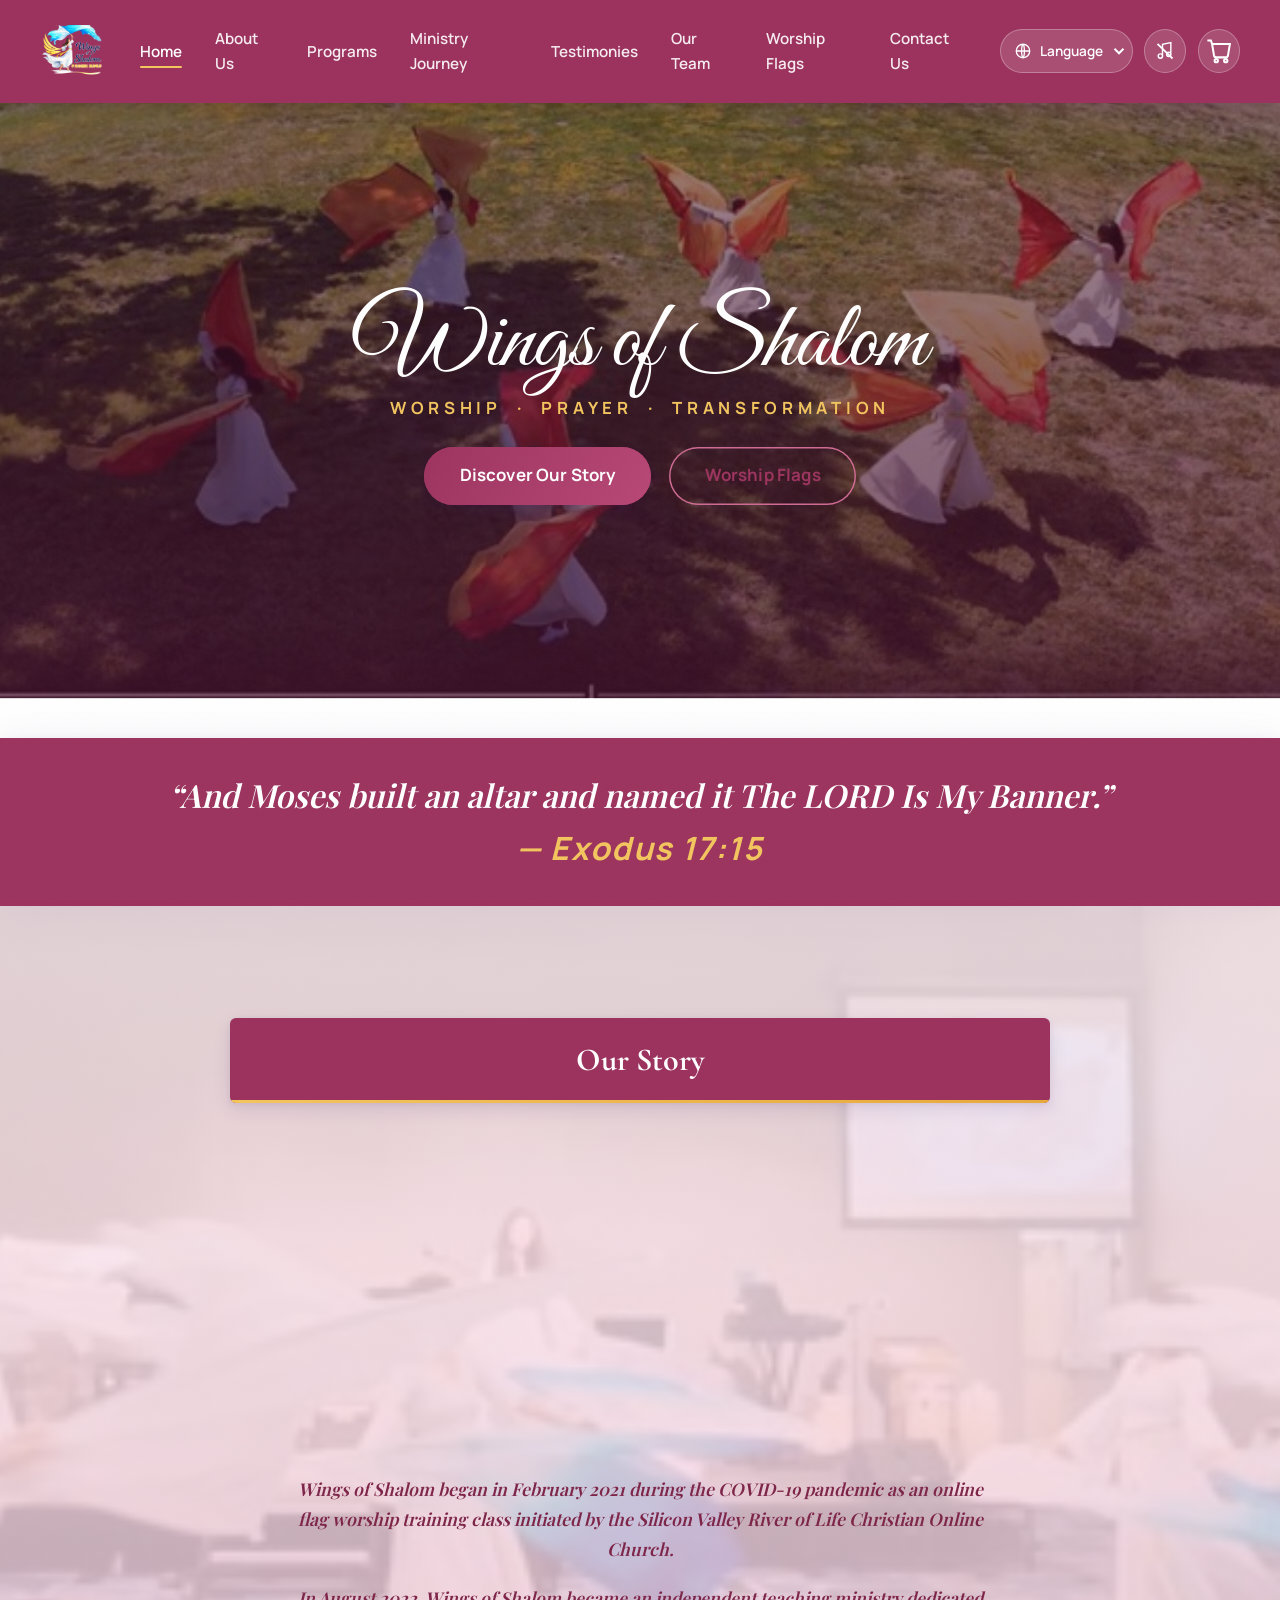
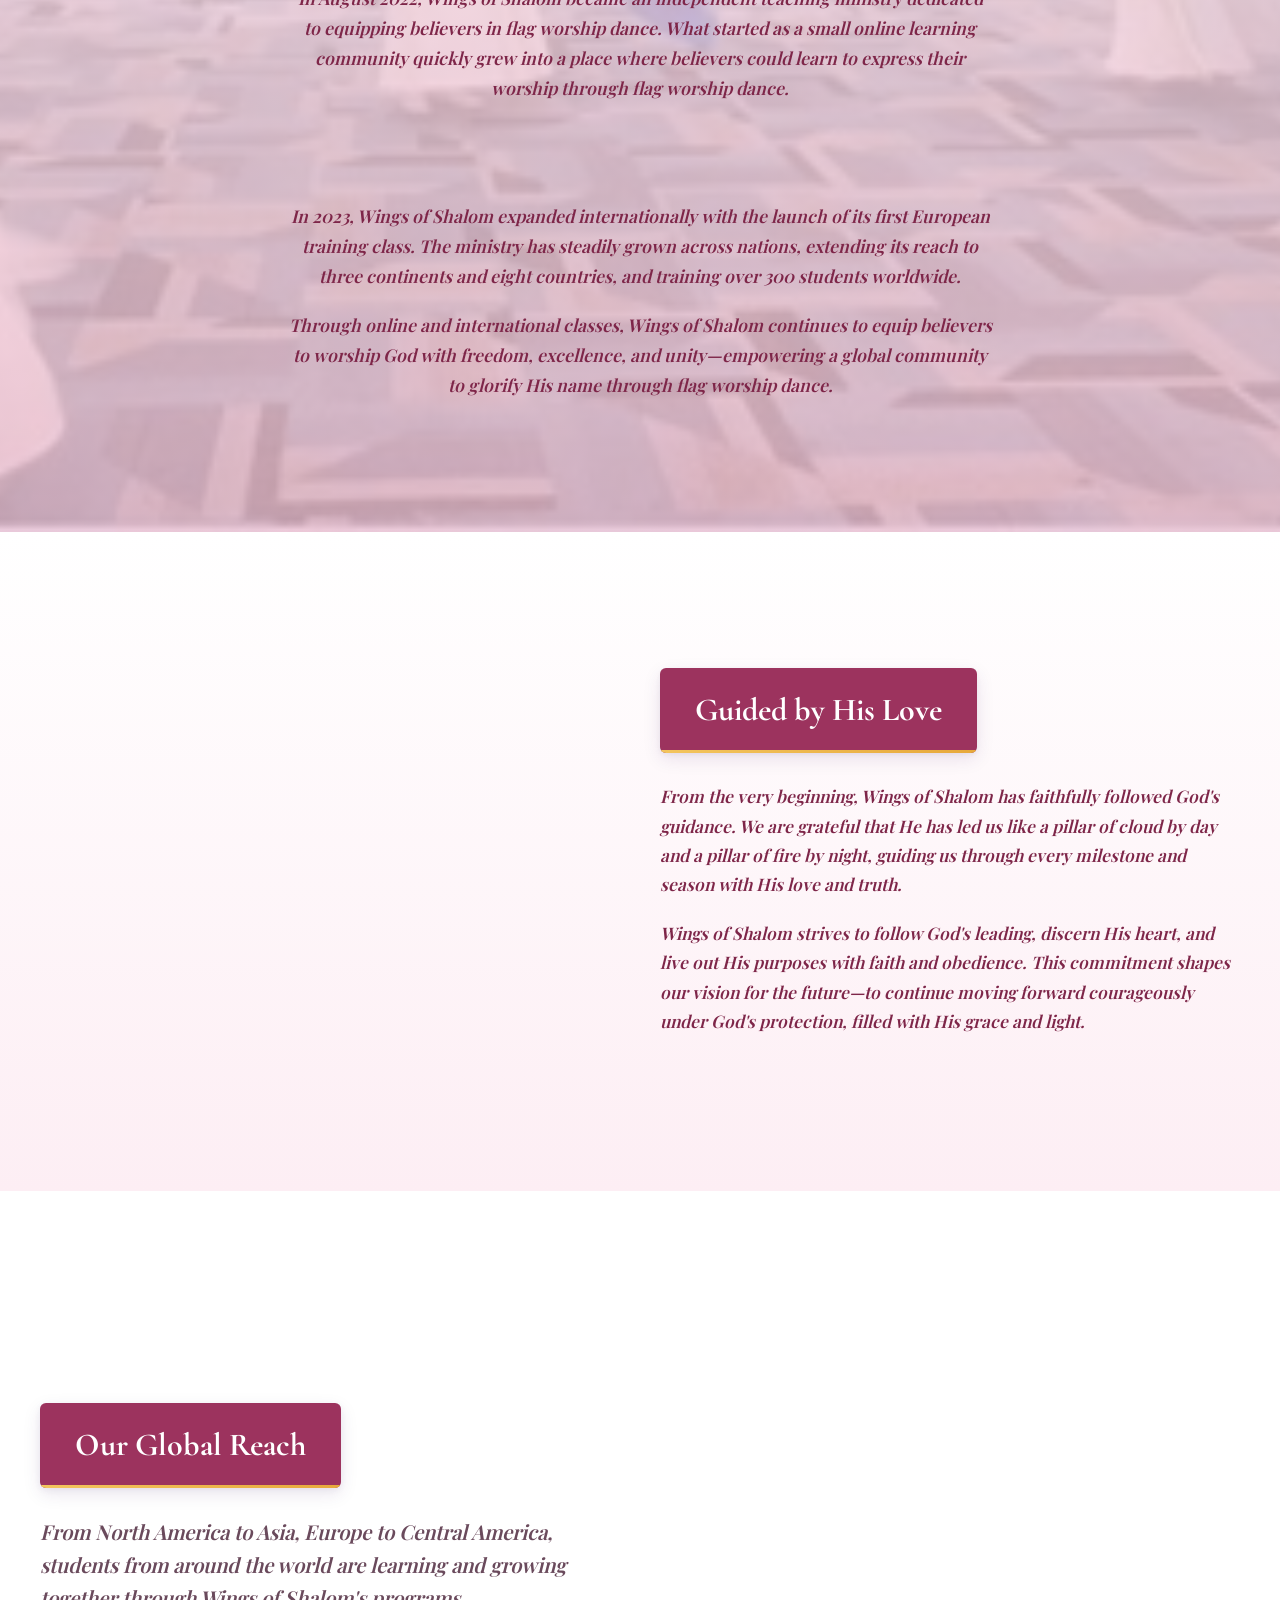
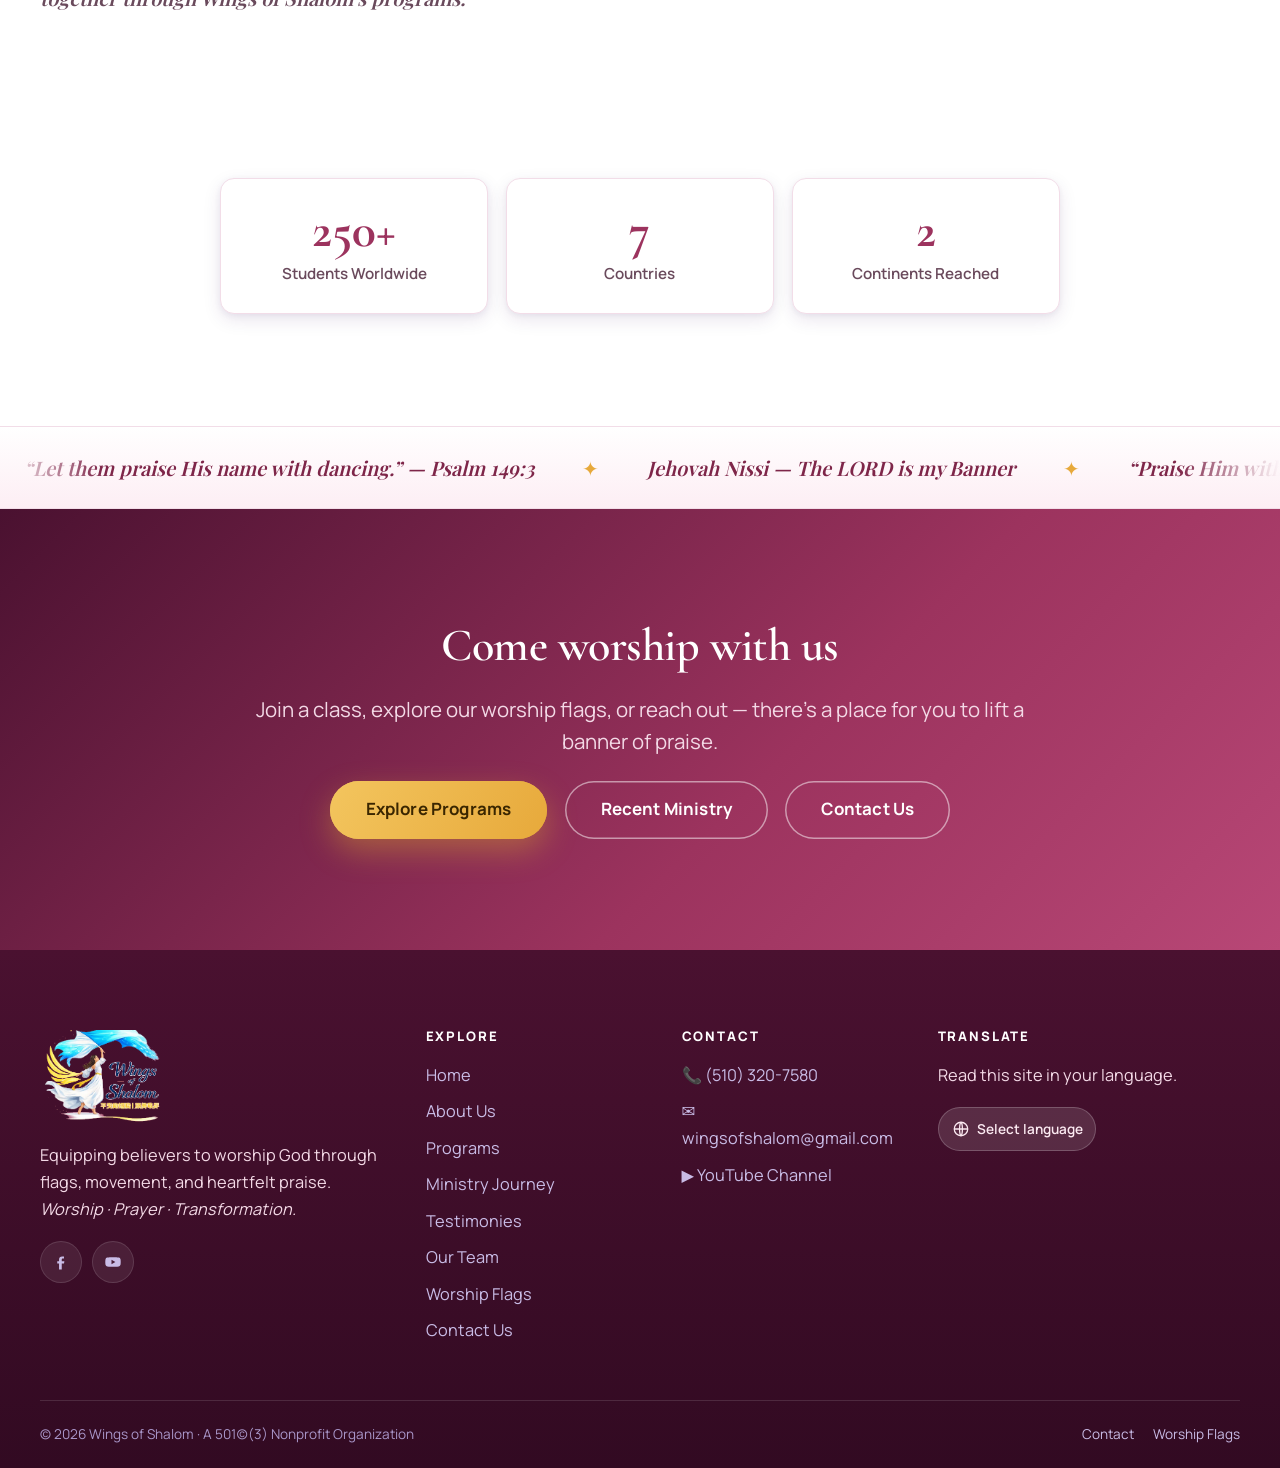
==== commit f7945f2c: "Add Ministry Journey page, bilingual contact name, solid-color flags, programs video - New Ministry " ====
--- a/index.html
+++ b/index.html
@@ -9,6 +9,7 @@
   <meta property="og:title" content="Wings of Shalom — Worship · Prayer · Transformation">
   <meta property="og:description" content="A worship flag-dance ministry raising up banner warriors across the nations.">
   <meta property="og:image" content="assets/img/logo.png">
+  <link rel="preload" as="font" type="font/woff2" href="assets/fonts/great-vibes-400.woff2" crossorigin>
   <link rel="preload" as="font" type="font/woff2" href="assets/fonts/cormorant-600.woff2" crossorigin>
   <link rel="stylesheet" href="assets/css/theme.css">
   <script defer src="assets/js/products.js"></script>
@@ -25,7 +26,7 @@
   <section class="home-hero">
     <div class="bg" data-parallax="0.12"><img src="assets/img/photos/aerial-lawn-fire.jpg" alt="Wings of Shalom flag dancers"></div>
     <div class="inner">
-      <img class="emblem" data-reveal="zoom" src="assets/img/logo.png" alt="Wings of Shalom — 平安的翅膀 旗舞敬拜">
+      <h1 class="script-word notranslate" translate="no" data-reveal="zoom" style="color:#fff;margin:0 0 .3rem">Wings of Shalom</h1>
       <p class="tagline" data-reveal data-reveal-delay="2">Worship &nbsp;·&nbsp; Prayer &nbsp;·&nbsp; Transformation</p>
       <div class="flex center wrap" data-reveal data-reveal-delay="3" style="margin-top:1.6rem">
         <a class="btn lg" href="about.html" data-magnetic="0.3">Discover Our Story</a>
@@ -54,7 +55,7 @@
         <p data-reveal="swipe">Wings of Shalom began in February 2021 during the COVID-19 pandemic as an online flag worship training class initiated by the Silicon Valley River of Life Christian Online Church.</p>
         <p data-reveal="swipe" data-reveal-delay="1">In August 2022, Wings of Shalom became an independent teaching ministry dedicated to equipping believers in flag worship dance. What started as a small online learning community quickly grew into a place where believers could learn to express their worship through flag worship dance.</p>
         <p data-reveal="swipe" data-reveal-delay="2">Since its founding, the ministry has been committed to training, inspiring, and raising up worshipers who desire to honor God through flags, movement, and heartfelt praise.</p>
-        <p data-reveal="swipe" data-reveal-delay="3">In 2023, Wings of Shalom expanded internationally with the launch of its first European training class. The ministry has steadily grown across nations, extending its reach to three continents and eight countries, and training over 250 students worldwide.</p>
+        <p data-reveal="swipe" data-reveal-delay="3">In 2023, Wings of Shalom expanded internationally with the launch of its first European training class. The ministry has steadily grown across nations, extending its reach to three continents and eight countries, and training over 300 students worldwide.</p>
         <p data-reveal="swipe" data-reveal-delay="4">Through online and international classes, Wings of Shalom continues to equip believers to worship God with freedom, excellence, and unity—empowering a global community to glorify His name through flag worship dance.</p>
       </div>
     </div>
@@ -91,7 +92,7 @@
         </div>
       </div>
       <div class="stat-cards">
-        <div class="stat-card" data-reveal><b data-count="248" data-suffix="+">0</b><span>Students Worldwide</span></div>
+        <div class="stat-card" data-reveal><b data-count="300" data-suffix="+">0</b><span>Students Worldwide</span></div>
         <div class="stat-card" data-reveal data-reveal-delay="1"><b data-count="8">0</b><span>Countries</span></div>
         <div class="stat-card" data-reveal data-reveal-delay="2"><b data-count="3">0</b><span>Continents Reached</span></div>
       </div>
@@ -115,6 +116,7 @@
       <p class="lead" data-reveal data-reveal-delay="1" style="color:#f3d9e6">Join a class, explore our worship flags, or reach out — there's a place for you to lift a banner of praise.</p>
       <div class="flex center wrap" data-reveal data-reveal-delay="2" style="margin-top:1.4rem">
         <a class="btn lg gold" href="programs.html" data-magnetic="0.3">Explore Programs</a>
+        <a class="btn lg ghost" href="ministry-journey.html">Recent Ministry</a>
         <a class="btn lg ghost" href="contact.html">Contact Us</a>
       </div>
     </div>
--- a/assets/css/theme.css
+++ b/assets/css/theme.css
@@ -225,6 +225,8 @@
 .btn.ghost:hover{color:#fff;box-shadow:var(--sh-brand)}
 .btn.ghost:hover::before{opacity:1}
 .on-dark .btn.ghost{color:#fff;box-shadow:inset 0 0 0 1.5px rgba(255,255,255,.4)}
+.band.royal .btn.ghost{color:#fff;box-shadow:inset 0 0 0 1.5px rgba(255,255,255,.5)}
+.band.royal .btn.ghost:hover{box-shadow:var(--sh-brand)}
 .btn.lg{padding:1.2em 2.1em;font-size:1.06rem}
 .btn.sm{padding:.72em 1.15em;font-size:.86rem}
 .btn.block{display:flex;width:100%}
@@ -825,3 +827,43 @@
   border:1.5px solid rgba(243,197,94,.55);animation:pulse-ring 2.4s var(--ease-out) infinite}
 @media (prefers-reduced-motion:reduce){.sound-btn.on::after{animation:none}}
 @keyframes pulse-ring{0%{transform:scale(.9);opacity:.7}100%{transform:scale(1.3);opacity:0}}
+
+/* ============================================================================
+   19. Mobile tap ripple (soft white)
+   ========================================================================== */
+.stat-card,.chip,.opt,.lang-menu button,.lang-mobile button{overflow:hidden}
+.tap-ripple{position:absolute;border-radius:50%;pointer-events:none;z-index:6;
+  background:radial-gradient(circle,rgba(255,255,255,.5),rgba(255,255,255,0) 68%);
+  transform:scale(0);opacity:.85;will-change:transform,opacity;
+  animation:tap-ripple .6s var(--ease-out) forwards}
+@keyframes tap-ripple{to{transform:scale(1);opacity:0}}
+@media (prefers-reduced-motion:reduce){.tap-ripple{display:none!important}}
+
+/* ---- Ministry Journey timeline + video embeds ---- */
+.journey{position:relative;padding-left:0}
+.journey-item{position:relative;margin-bottom:var(--sp-5)}
+.journey-item:last-child{margin-bottom:0}
+.journey-body{background:var(--surface,#fff);border:1px solid var(--line);border-radius:var(--r-lg);
+  box-shadow:var(--sh-2);padding:1.8rem;position:relative}
+.journey-marker{position:absolute;left:-11px;top:2rem;width:20px;height:20px;border-radius:50%;
+  background:var(--grad-gold);box-shadow:0 0 0 5px rgba(231,169,59,.18);z-index:2}
+@media (min-width:820px){
+  .journey{padding-left:2.6rem;border-left:2px solid var(--line)}
+  .journey-marker{left:-3.35rem}
+}
+.video-grid{display:grid;grid-template-columns:1fr 1fr;gap:1rem;margin-top:1.2rem}
+.video-grid.one{grid-template-columns:1fr;max-width:640px}
+@media (max-width:640px){.video-grid{grid-template-columns:1fr}}
+.video-frame{position:relative;aspect-ratio:16/9;border-radius:var(--r-md,14px);overflow:hidden;
+  box-shadow:var(--sh-3);background:#000}
+.video-frame iframe{position:absolute;inset:0;width:100%;height:100%;border:0}
+
+/* ---- Contact bilingual ministry name band ---- */
+.name-band{padding:2.4rem 0 .5rem;text-align:center}
+.name-pair{display:inline-flex;align-items:baseline;justify-content:center;gap:1rem;flex-wrap:wrap}
+.name-pair .np-en{font-family:var(--font-display,var(--font-heading));font-weight:700;
+  font-size:clamp(1.8rem,4.6vw,2.8rem);color:var(--brand-700);line-height:1.05}
+.name-pair .np-zh{font-weight:700;font-size:clamp(1.8rem,4.6vw,2.8rem);color:var(--brand-600);line-height:1.05}
+.name-pair .np-sep{color:var(--gold-500,#e7a93b);font-size:clamp(1.4rem,4vw,2.2rem);opacity:.8}
+
+.pb-0{padding-bottom:0!important}
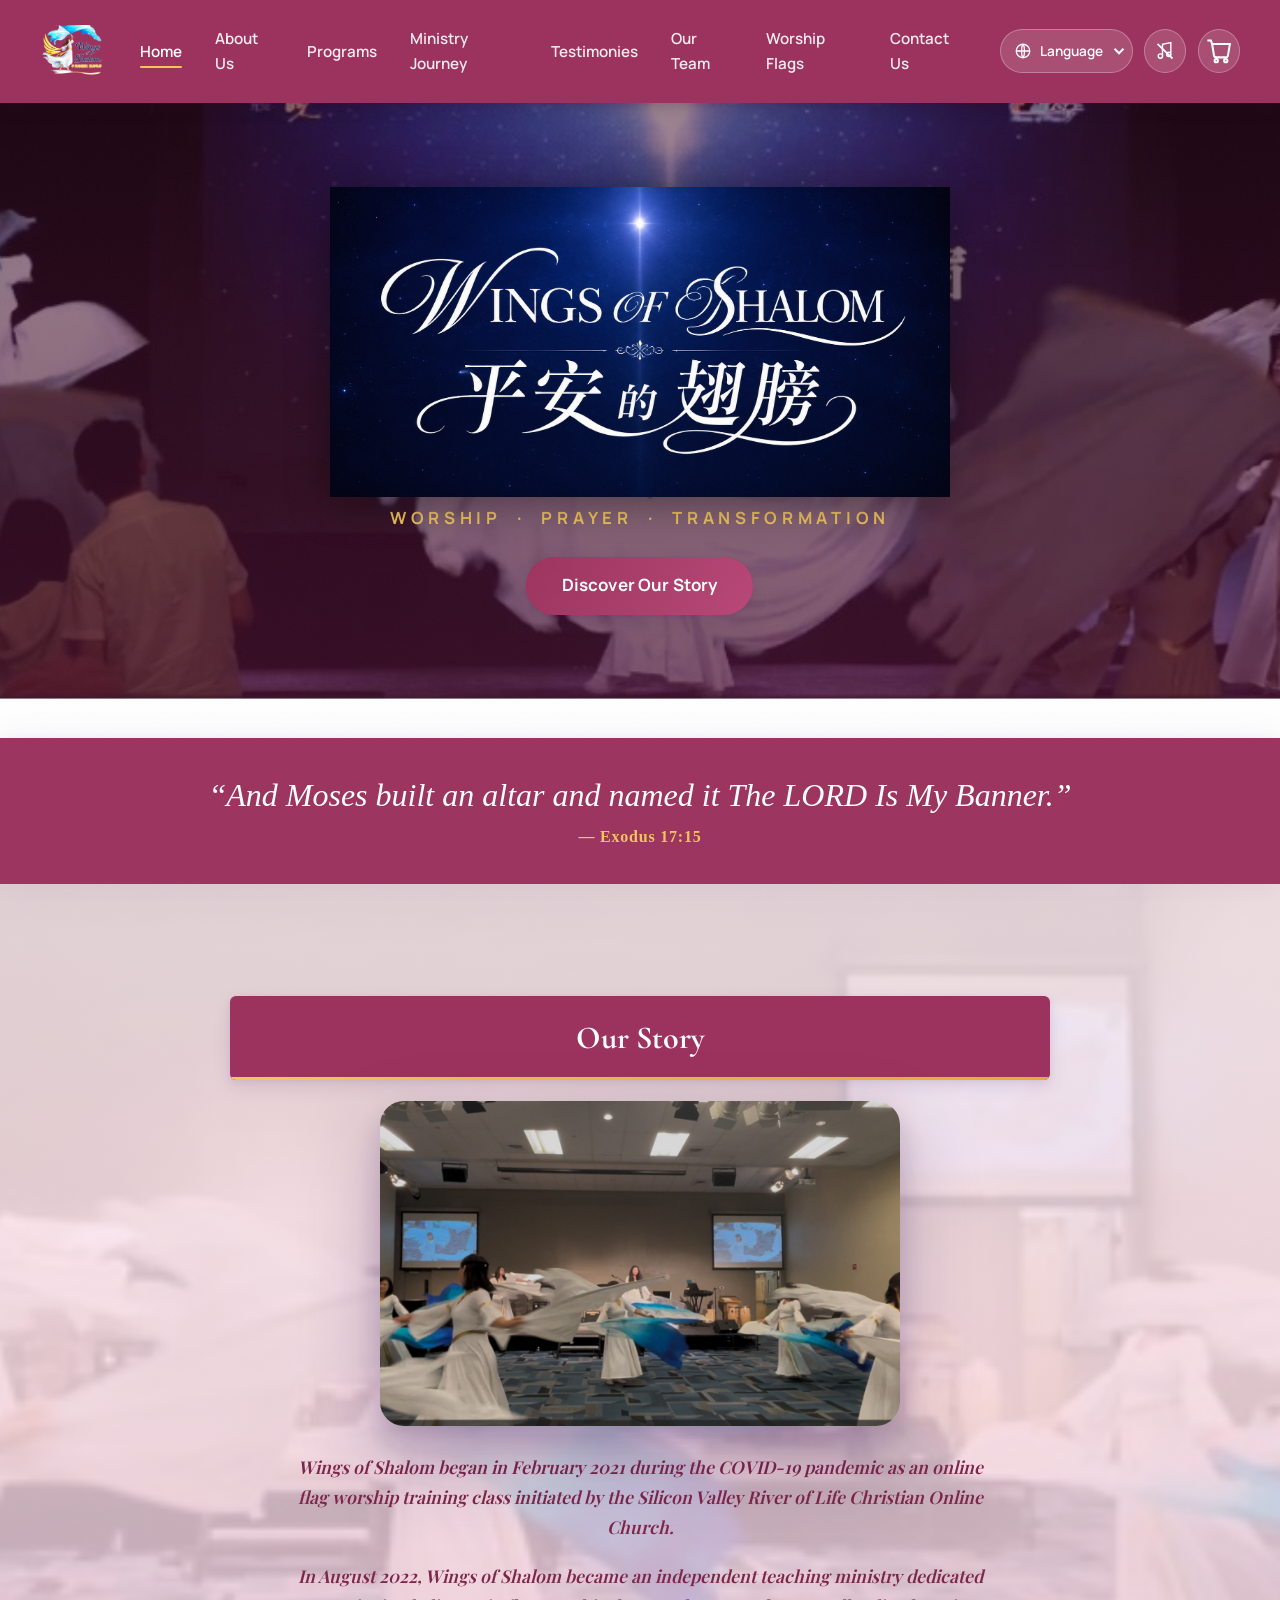
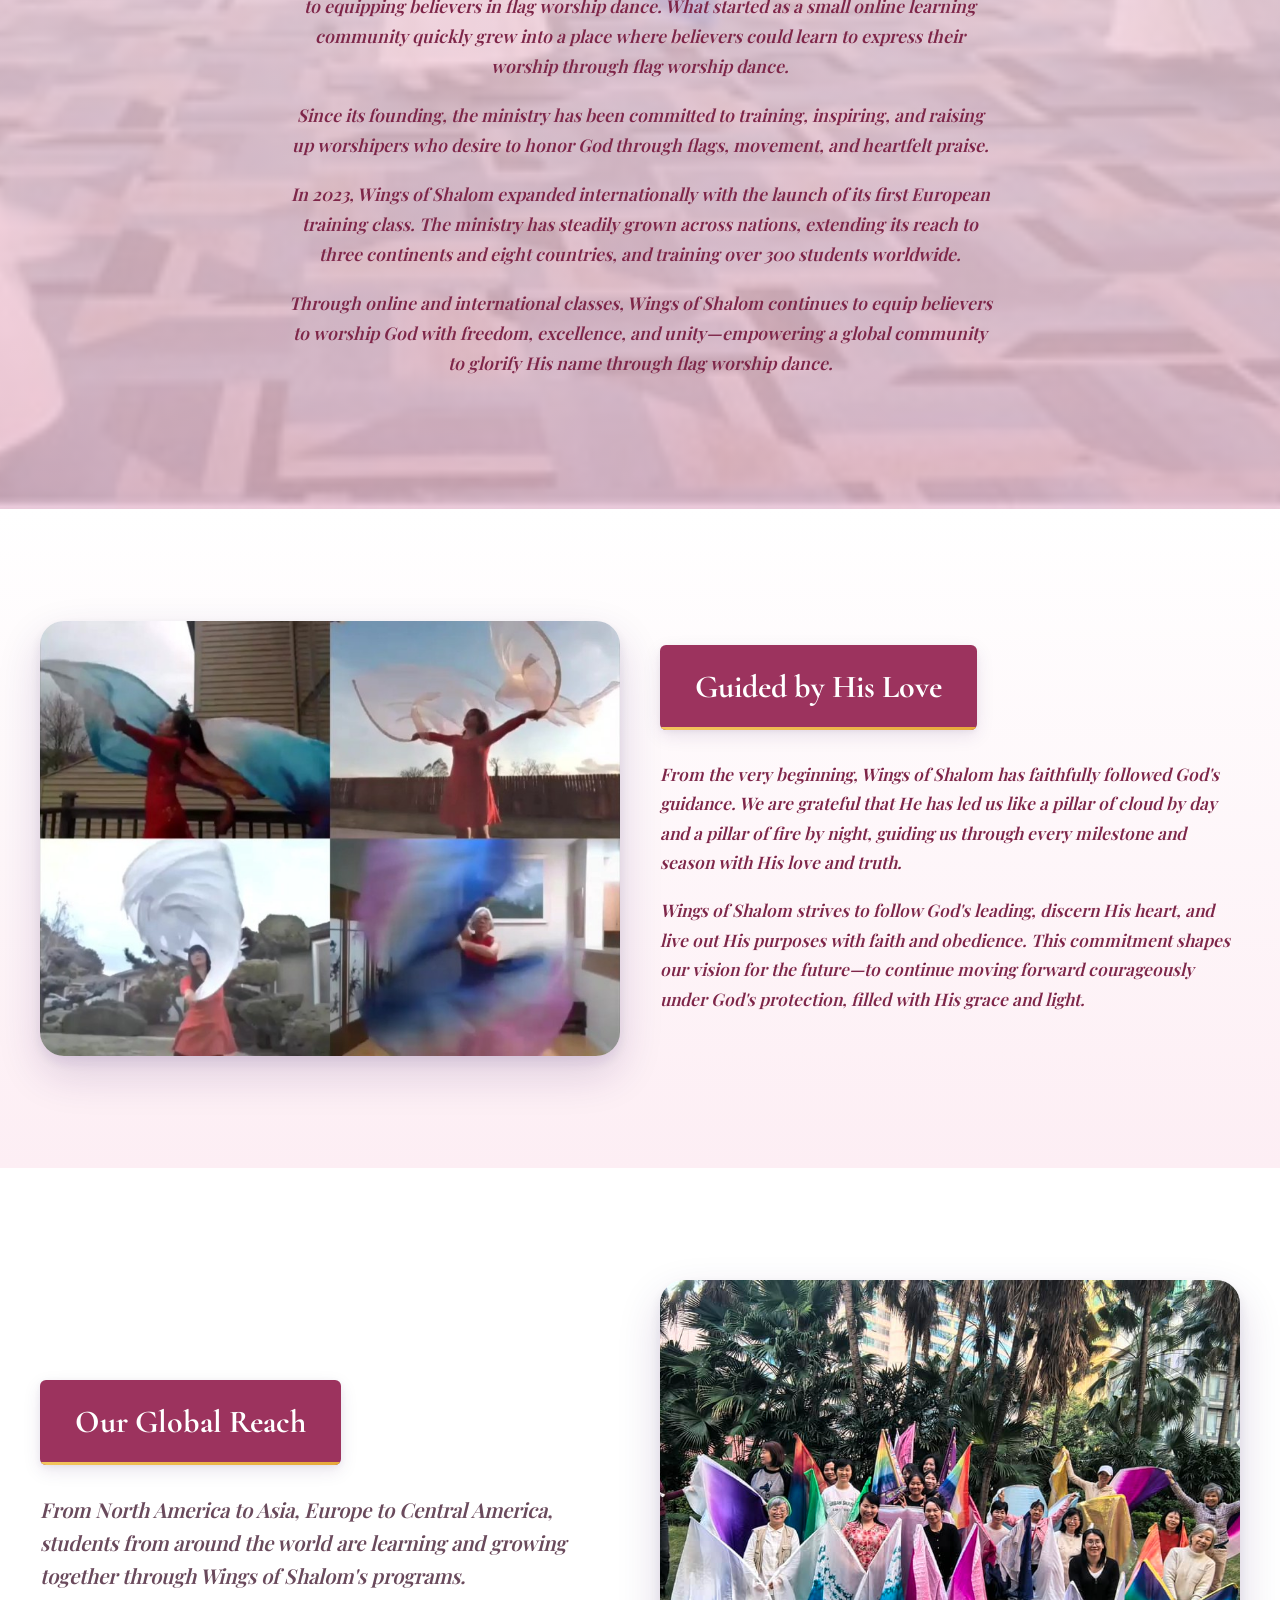
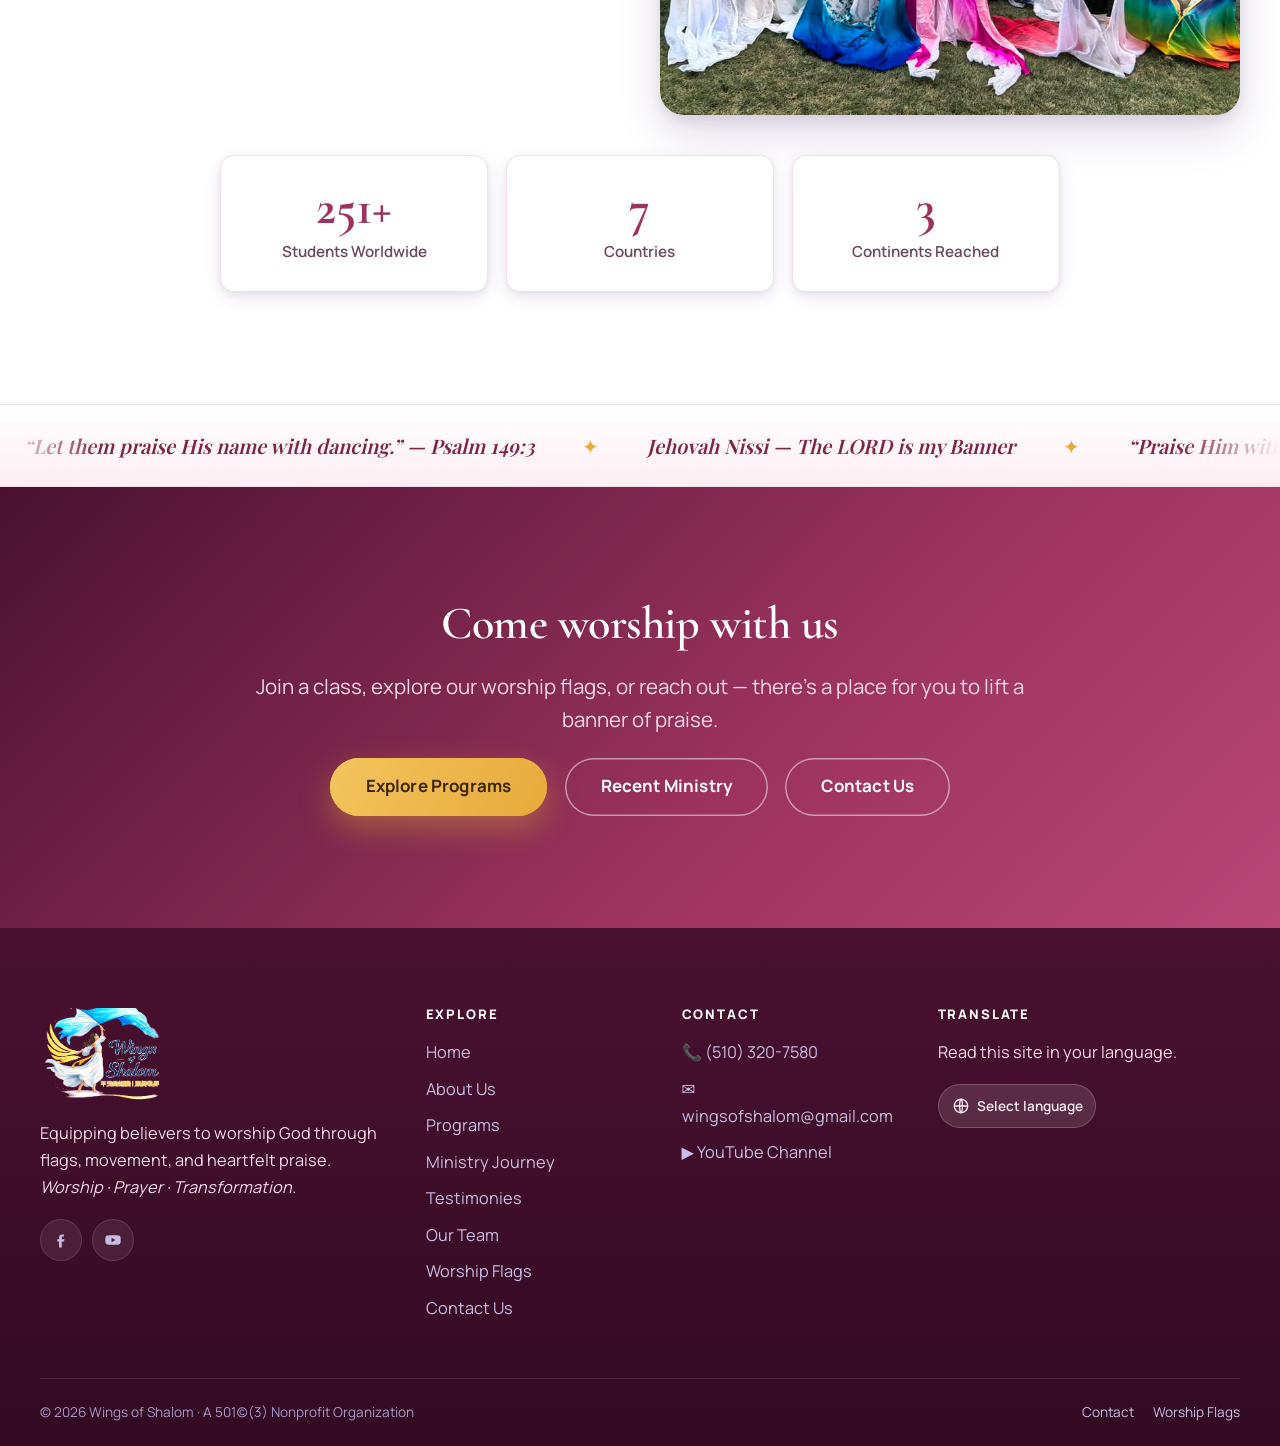
==== commit 47119040: "Wire real Drive photos + layout edits across all pages Home: ministry name as image (open heavenly w" ====
--- a/index.html
+++ b/index.html
@@ -24,13 +24,12 @@
 <main>
   <!-- ============================ HERO ============================ -->
   <section class="home-hero">
-    <div class="bg" data-parallax="0.12"><img src="assets/img/photos/aerial-lawn-fire.jpg" alt="Wings of Shalom flag dancers"></div>
+    <div class="bg" data-parallax="0.12"><img src="assets/img/photos/home-bg-heaven.jpg" alt="Open heavenly window — Wings of Shalom worship"></div>
     <div class="inner">
-      <h1 class="script-word notranslate" translate="no" data-reveal="zoom" style="color:#fff;margin:0 0 .3rem">Wings of Shalom</h1>
+      <img class="hero-name notranslate" translate="no" src="assets/img/photos/home-name.png" alt="Wings of Shalom" data-reveal="zoom" onerror="var h=document.createElement('h1');h.className='script-word notranslate';h.setAttribute('translate','no');h.style.cssText='color:#fff;margin:0 0 .3rem';h.textContent='Wings of Shalom';this.replaceWith(h);">
       <p class="tagline" data-reveal data-reveal-delay="2">Worship &nbsp;·&nbsp; Prayer &nbsp;·&nbsp; Transformation</p>
       <div class="flex center wrap" data-reveal data-reveal-delay="3" style="margin-top:1.6rem">
         <a class="btn lg" href="about.html" data-magnetic="0.3">Discover Our Story</a>
-        <a class="btn lg ghost" href="worship-flags.html">Worship Flags</a>
       </div>
     </div>
   </section>
--- a/assets/css/theme.css
+++ b/assets/css/theme.css
@@ -635,10 +635,10 @@
 /* Exodus scripture band */
 .verse-band{background:var(--brand-600);color:#fff;text-align:center;padding:2.2rem 1.2rem;
   box-shadow:var(--sh-3)}
-.verse-band .v{font-family:var(--font-quote);font-style:italic;font-size:clamp(1.3rem,2.8vw,2rem);
+.verse-band .v{font-family:Georgia,'Times New Roman',serif;font-style:italic;font-size:clamp(1.3rem,2.8vw,2rem);
   line-height:1.4;max-width:60ch;margin:0 auto}
-.verse-band .ref{display:block;margin-top:.5rem;font-family:var(--font-body);font-weight:700;
-  letter-spacing:.05em;color:var(--gold-400)}
+.verse-band .ref{display:block;margin-top:.5rem;font-family:Georgia,'Times New Roman',serif;font-style:normal;
+  font-weight:700;font-size:clamp(.8rem,1.6vw,1rem);letter-spacing:.05em;color:var(--gold-400)}
 /* Alternating info row (image + text) */
 .info-row{display:grid;grid-template-columns:1fr 1fr;gap:var(--sp-5);align-items:center}
 .info-row.rev{direction:rtl}.info-row.rev>*{direction:ltr}
@@ -867,3 +867,11 @@
 .name-pair .np-sep{color:var(--gold-500,#e7a93b);font-size:clamp(1.4rem,4vw,2.2rem);opacity:.8}
 
 .pb-0{padding-bottom:0!important}
+
+/* ---- Home hero: ministry name as image ---- */
+.home-hero .hero-name{display:block;margin:0 auto .4rem;width:auto;max-width:min(620px,88vw);
+  height:auto;filter:drop-shadow(0 6px 22px rgba(0,0,0,.45))}
+
+/* ---- Ministry Journey: retreat two-up ---- */
+.retreat-grid{display:grid;grid-template-columns:1fr 1fr;gap:1rem;margin-top:1.2rem}
+@media (max-width:640px){.retreat-grid{grid-template-columns:1fr}}
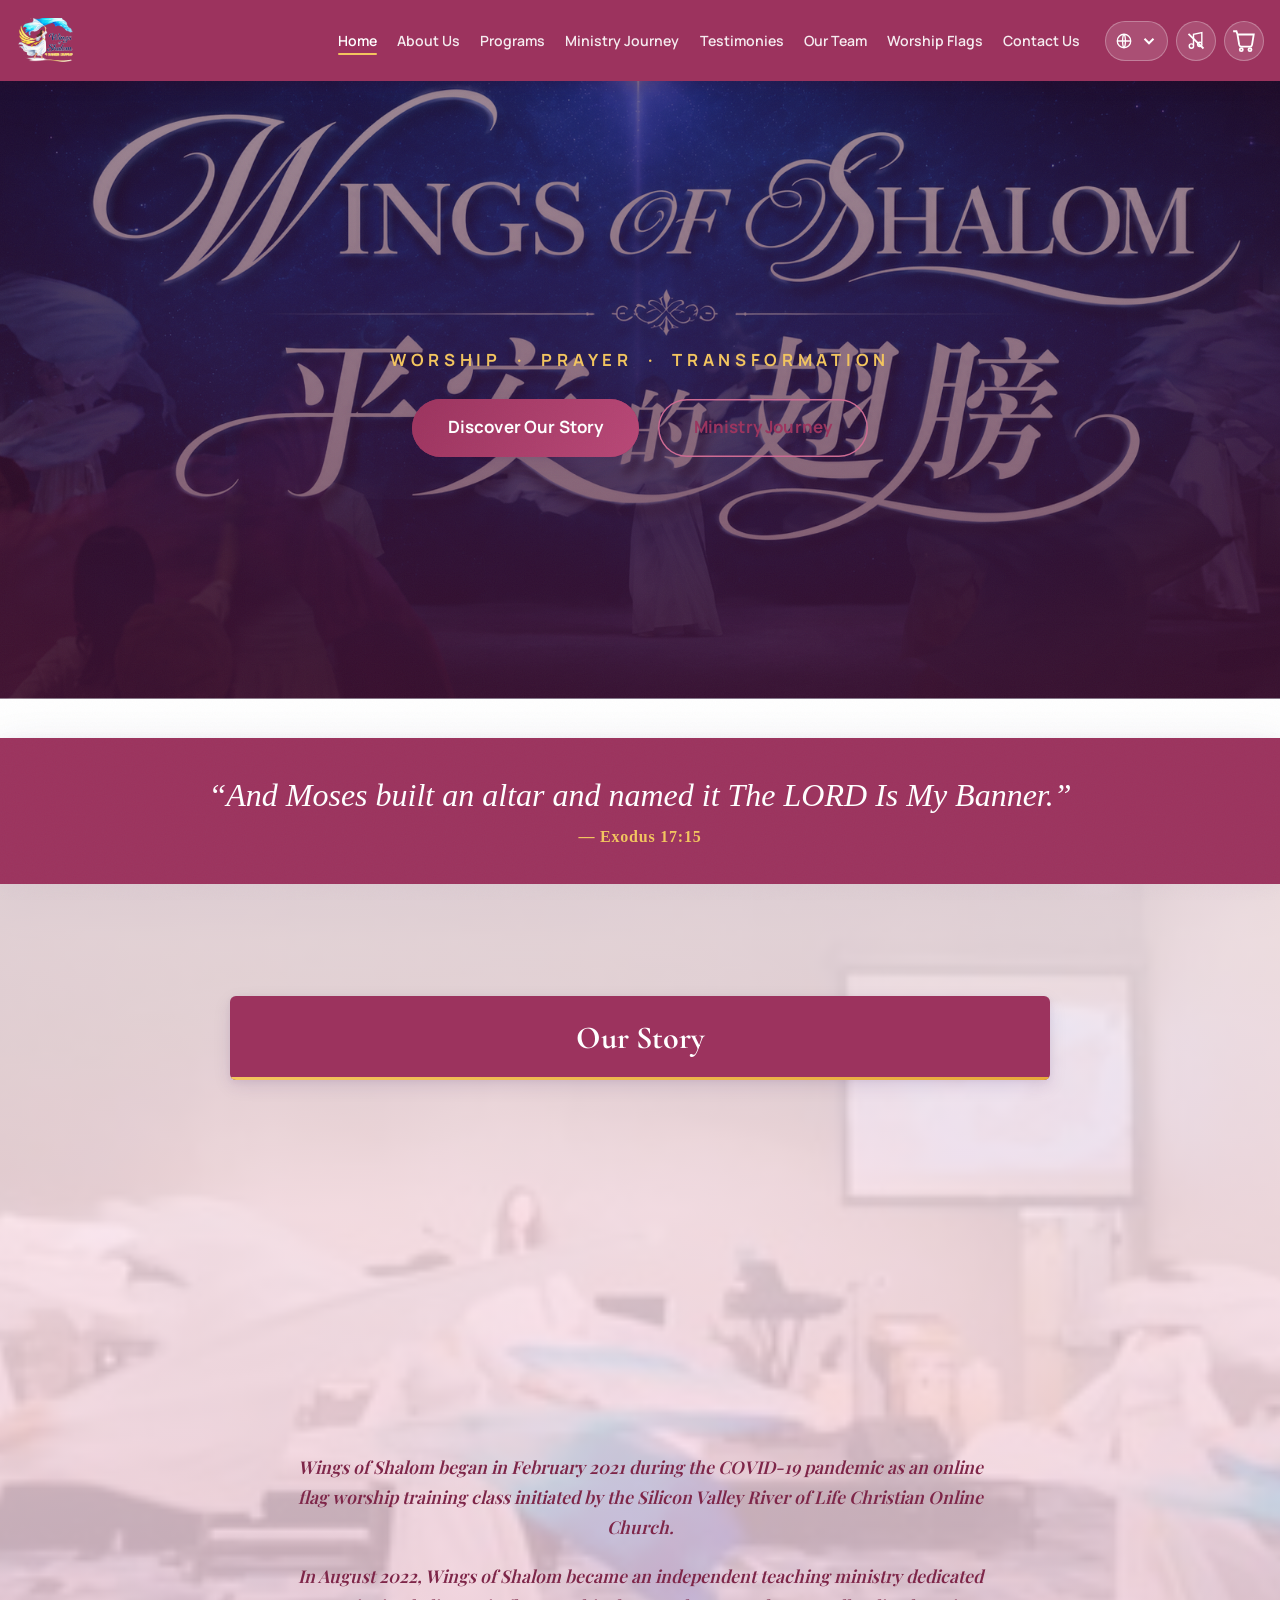
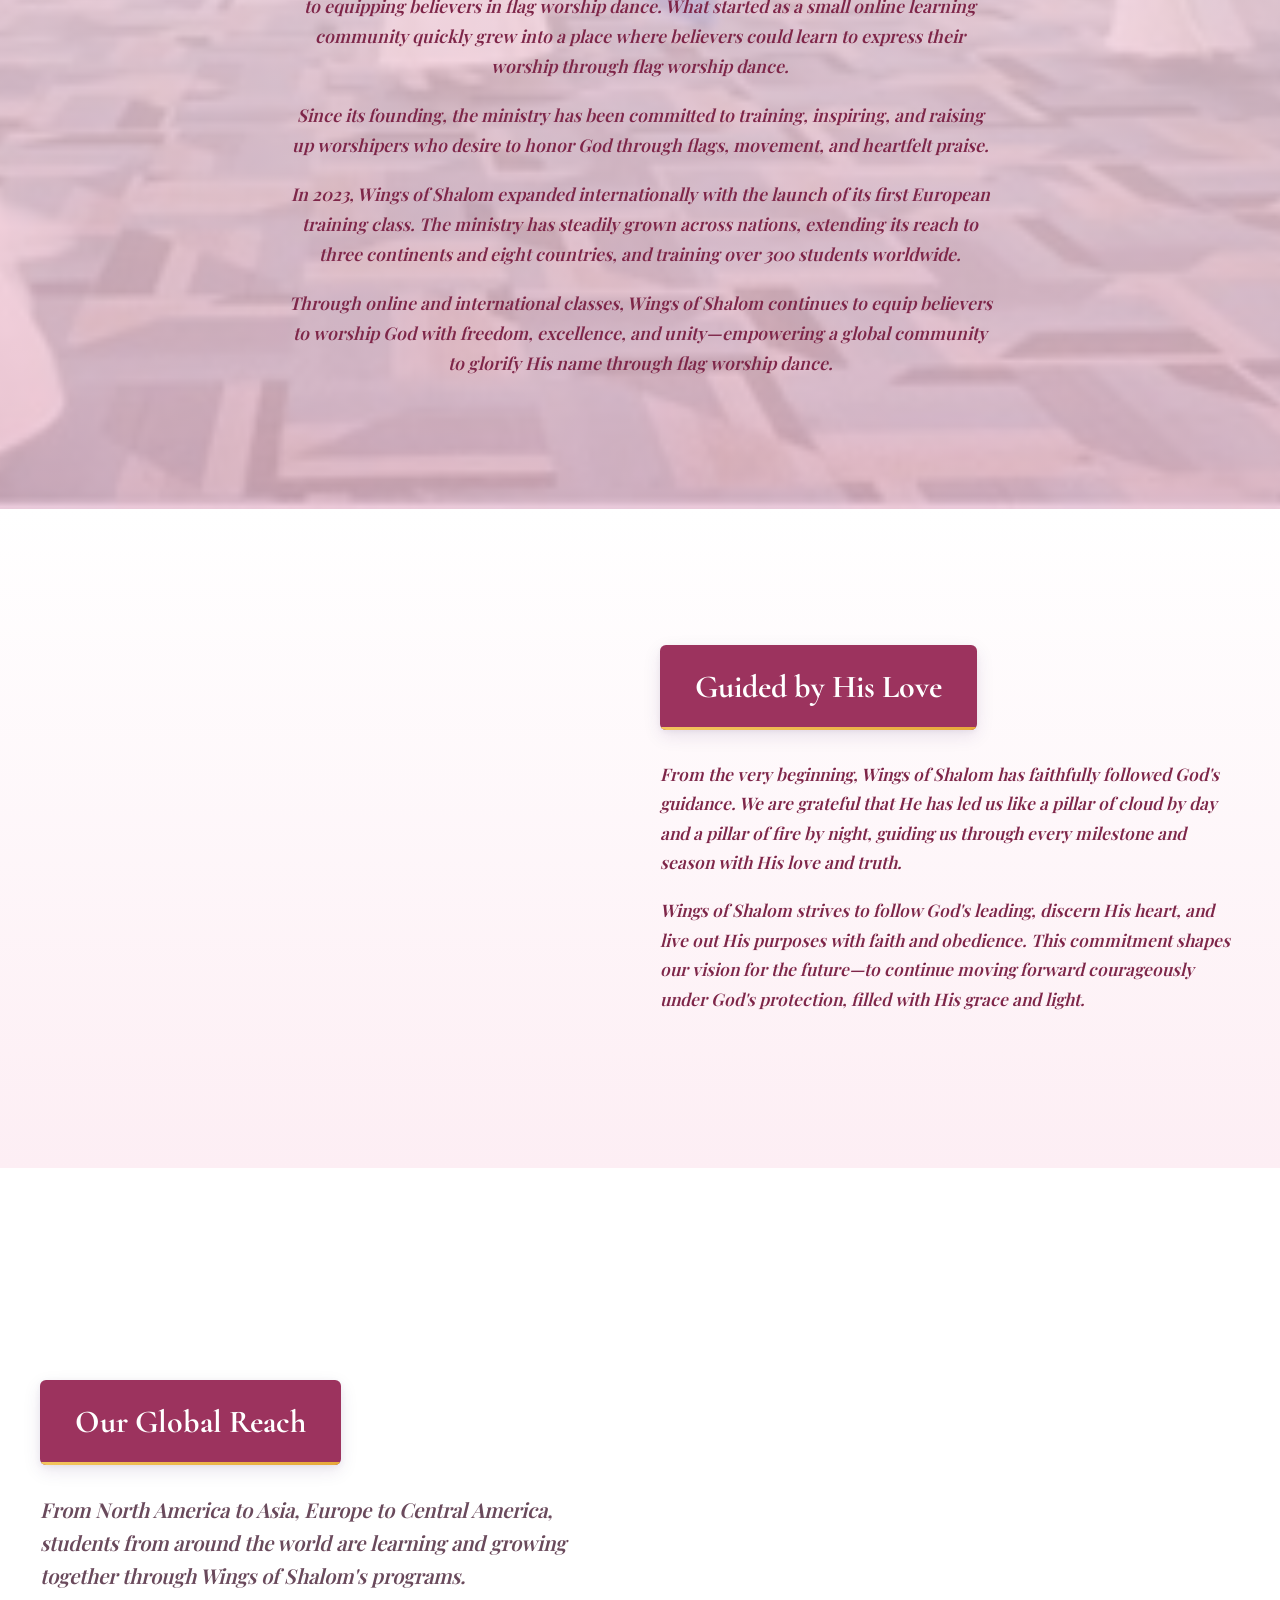
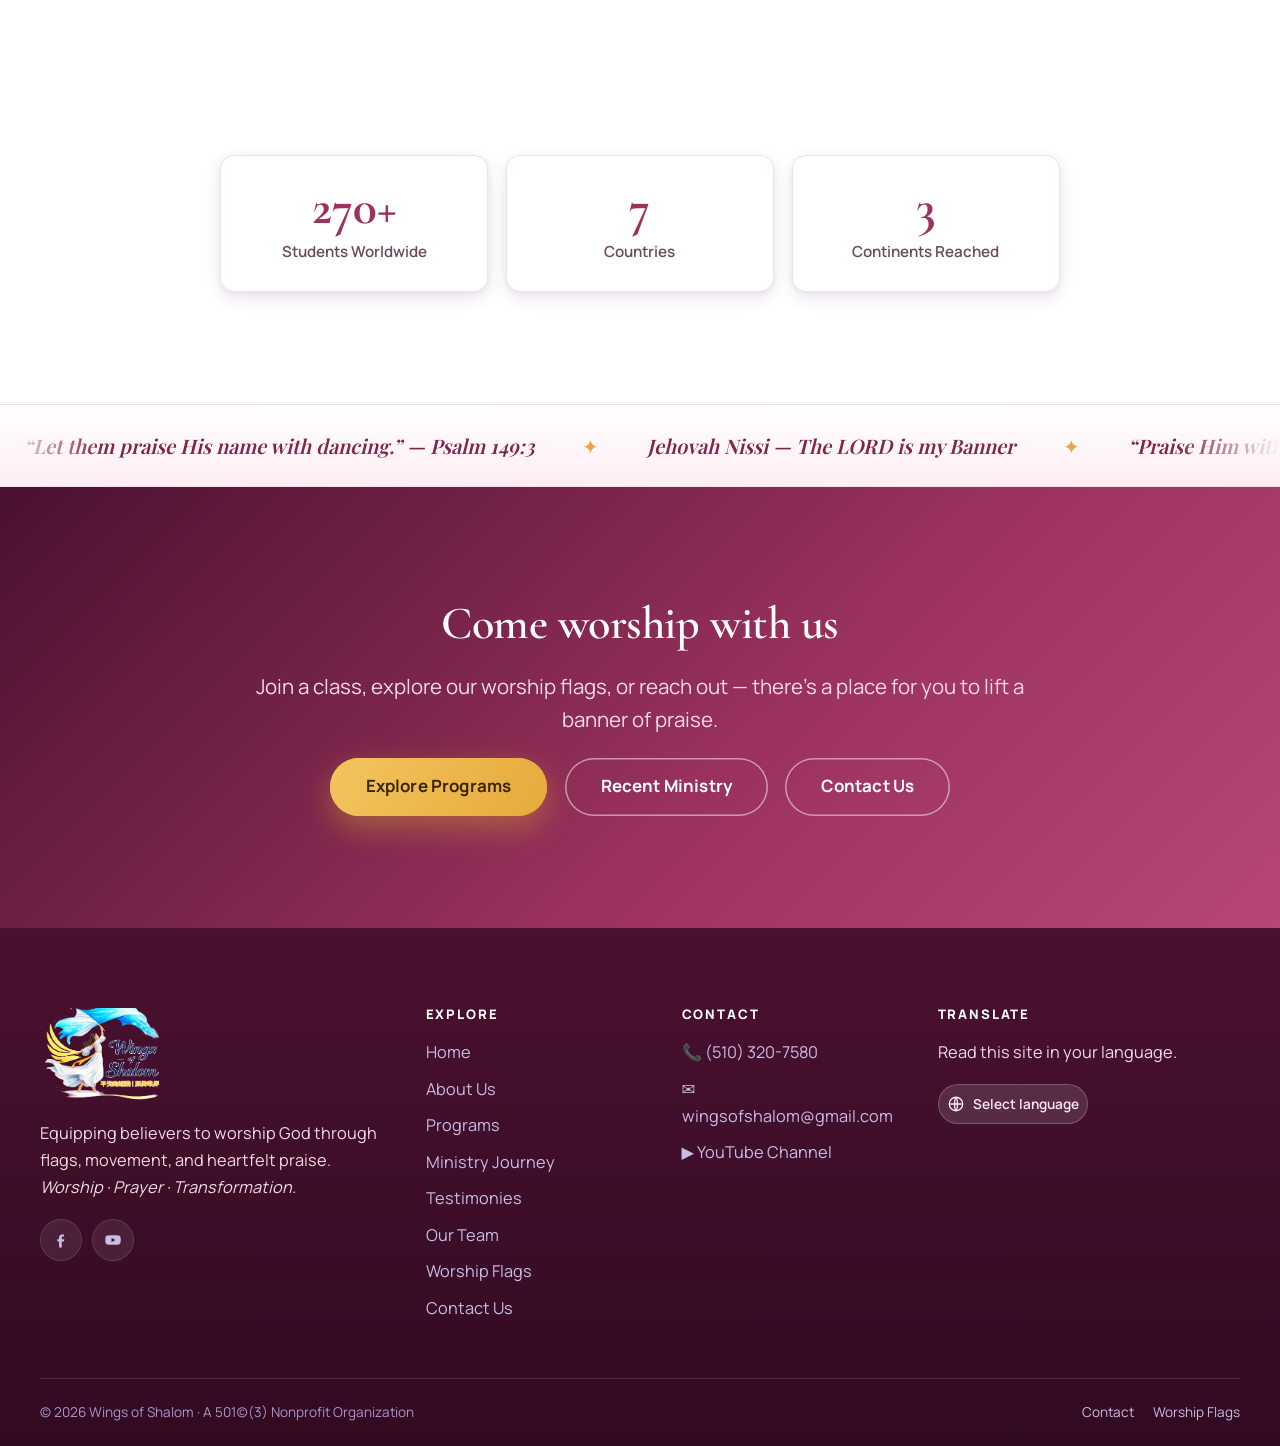
==== commit efdd9643: "Apply New Edits - Aug 17, 2026 batch - Home hero: title.png as the background/title art (name overla" ====
--- a/index.html
+++ b/index.html
@@ -8,7 +8,10 @@
   <link rel="icon" href="assets/img/favicon.svg" type="image/svg+xml">
   <meta property="og:title" content="Wings of Shalom — Worship · Prayer · Transformation">
   <meta property="og:description" content="A worship flag-dance ministry raising up banner warriors across the nations.">
-  <meta property="og:image" content="assets/img/logo.png">
+  <meta property="og:image" content="https://wingsofshalom.org/assets/img/photos/title.png">
+  <meta property="og:url" content="https://wingsofshalom.org/">
+  <meta name="twitter:card" content="summary_large_image">
+  <meta name="twitter:image" content="https://wingsofshalom.org/assets/img/photos/title.png">
   <link rel="preload" as="font" type="font/woff2" href="assets/fonts/great-vibes-400.woff2" crossorigin>
   <link rel="preload" as="font" type="font/woff2" href="assets/fonts/cormorant-600.woff2" crossorigin>
   <link rel="stylesheet" href="assets/css/theme.css">
@@ -24,12 +27,12 @@
 <main>
   <!-- ============================ HERO ============================ -->
   <section class="home-hero">
-    <div class="bg" data-parallax="0.12"><img src="assets/img/photos/home-bg-heaven.jpg" alt="Open heavenly window — Wings of Shalom worship"></div>
+    <div class="bg" data-parallax="0.12"><img src="assets/img/photos/title.png" alt="Wings of Shalom" class="notranslate"></div>
     <div class="inner">
-      <img class="hero-name notranslate" translate="no" src="assets/img/photos/home-name.png" alt="Wings of Shalom" data-reveal="zoom" onerror="var h=document.createElement('h1');h.className='script-word notranslate';h.setAttribute('translate','no');h.style.cssText='color:#fff;margin:0 0 .3rem';h.textContent='Wings of Shalom';this.replaceWith(h);">
       <p class="tagline" data-reveal data-reveal-delay="2">Worship &nbsp;·&nbsp; Prayer &nbsp;·&nbsp; Transformation</p>
       <div class="flex center wrap" data-reveal data-reveal-delay="3" style="margin-top:1.6rem">
-        <a class="btn lg" href="about.html" data-magnetic="0.3">Discover Our Story</a>
+        <a class="btn lg" href="#our-story" data-magnetic="0.3">Discover Our Story</a>
+        <a class="btn lg ghost" href="ministry-journey.html">Ministry Journey</a>
       </div>
     </div>
   </section>
@@ -41,13 +44,13 @@
   </div>
 
   <!-- =========================== OUR STORY ======================== -->
-  <section class="section collage">
+  <section class="section collage" id="our-story">
     <div class="bg"><img src="assets/img/photos/aerial-colorful.jpg" alt=""></div>
     <div class="container narrow">
       <span class="sec-head" data-reveal>Our Story</span>
       <div class="tilt" data-tilt="4" data-reveal="zoom" style="max-width:520px;margin:0 auto 1.6rem">
         <div class="tilt-lift" style="border-radius:var(--r-lg);overflow:hidden;box-shadow:var(--sh-4)">
-          <img src="assets/img/photos/performance-indoor-1.jpg" alt="Wings of Shalom worship" class="obj-cover" style="aspect-ratio:16/10">
+          <img src="assets/img/photos/from-the-air.jpg" alt="Wings of Shalom worship from the air" class="obj-cover" style="aspect-ratio:16/10">
         </div>
       </div>
       <div class="prose-accent" style="text-align:center;max-width:64ch;margin:0 auto;font-family:var(--font-quote);font-style:italic;font-size:1.1rem;line-height:1.7">
--- a/assets/css/theme.css
+++ b/assets/css/theme.css
@@ -261,8 +261,8 @@
 /* ---------- 8. Navigation + Google Translate ------------------------------- */
 .nav{position:fixed;top:0;left:0;right:0;z-index:100;transition:background var(--t) var(--ease),
   box-shadow var(--t) var(--ease),padding var(--t) var(--ease);padding:1.1rem 0}
-.nav-inner{display:flex;align-items:center;gap:1.4rem;
-  width:min(100% - 2.5rem,var(--maxw));margin-inline:auto}
+.nav-inner{display:flex;align-items:center;gap:1rem;
+  width:min(100% - 2rem,1320px);margin-inline:auto}
 .nav.scrolled{background:rgba(255,255,255,.72);backdrop-filter:blur(18px) saturate(180%);
   -webkit-backdrop-filter:blur(18px) saturate(180%);box-shadow:0 6px 24px rgba(59,20,102,.10);
   padding:.6rem 0;border-bottom:1px solid rgba(216,201,242,.6)}
@@ -272,18 +272,18 @@
   background:var(--grad-royal);box-shadow:var(--sh-2);color:#fff;flex:0 0 auto}
 .brand .mark svg{width:24px;height:24px}
 .brand b{font-weight:700}.brand span{color:var(--brand-500)}
-.nav-links{display:flex;align-items:center;gap:.35rem}
-.nav-links a{position:relative;padding:.55rem .85rem;border-radius:var(--r-sm);font-weight:600;
-  font-size:.95rem;color:var(--text-soft);transition:color var(--t),background var(--t)}
-.nav-links a::after{content:"";position:absolute;left:.85rem;right:.85rem;bottom:.32rem;height:2px;
+.nav-links{display:flex;align-items:center;gap:.1rem}
+.nav-links a{position:relative;padding:.45rem .58rem;border-radius:var(--r-sm);font-weight:600;
+  font-size:.88rem;white-space:nowrap;color:var(--text-soft);transition:color var(--t),background var(--t)}
+.nav-links a::after{content:"";position:absolute;left:.58rem;right:.58rem;bottom:.28rem;height:2px;
   border-radius:2px;background:var(--grad-brand);transform:scaleX(0);transform-origin:left;
   transition:transform var(--t) var(--ease)}
 .nav-links a:hover,.nav-links a.active{color:var(--brand-600)}
 .nav-links a:hover::after,.nav-links a.active::after{transform:scaleX(1)}
-.nav-actions{display:flex;align-items:center;gap:.7rem}
+.nav-actions{display:flex;align-items:center;gap:.5rem}
 
 /* Cart button */
-.cart-btn{position:relative;width:44px;height:44px;border-radius:50%;border:1px solid var(--border);
+.cart-btn{position:relative;width:40px;height:40px;border-radius:50%;border:1px solid var(--border);
   background:var(--surface);display:grid;place-items:center;color:var(--text);
   transition:transform var(--t) var(--ease-spring),box-shadow var(--t),color var(--t)}
 .cart-btn:hover{transform:translateY(-2px) scale(1.06);box-shadow:var(--sh-2);color:var(--brand-600)}
@@ -297,9 +297,10 @@
 
 /* Google Translate widget — restyled to a clean pill */
 .gt-wrap{position:relative;display:inline-flex;align-items:center}
-.gt-pill{display:inline-flex;align-items:center;gap:.45rem;height:44px;padding:0 .7rem 0 .85rem;
+.gt-pill{display:inline-flex;align-items:center;gap:.3rem;height:40px;padding:0 .55rem;
   border-radius:var(--r-pill);border:1px solid var(--border);background:var(--surface);
   color:var(--text-soft);font-weight:600;font-size:.85rem;transition:box-shadow var(--t),color var(--t)}
+.gt-pill .gt-label{display:none}
 .gt-pill:hover{color:var(--brand-600);box-shadow:var(--sh-1)}
 .gt-pill svg{width:18px;height:18px;flex:0 0 auto}
 /* Google injects a <select>; we overlay it invisibly on the pill for native behaviour */
@@ -599,8 +600,8 @@
 .nav.scrolled{background:var(--brand-700);backdrop-filter:none;-webkit-backdrop-filter:none;
   border-bottom:1px solid rgba(255,255,255,.12)}
 .brand{color:#fff}
-.brand .logo-img{height:52px;width:auto;display:block}
-.nav.scrolled .brand .logo-img{height:44px;transition:height var(--t)}
+.brand .logo-img{height:46px;width:auto;display:block}
+.nav.scrolled .brand .logo-img{height:40px;transition:height var(--t)}
 .nav-links a{color:rgba(255,255,255,.9)}
 .nav-links a:hover,.nav-links a.active{color:#fff}
 .nav-links a::after{background:var(--gold-400)}
@@ -875,3 +876,6 @@
 /* ---- Ministry Journey: retreat two-up ---- */
 .retreat-grid{display:grid;grid-template-columns:1fr 1fr;gap:1rem;margin-top:1.2rem}
 @media (max-width:640px){.retreat-grid{grid-template-columns:1fr}}
+
+/* Anchor offset so #our-story clears the fixed header */
+#our-story{scroll-margin-top:96px}
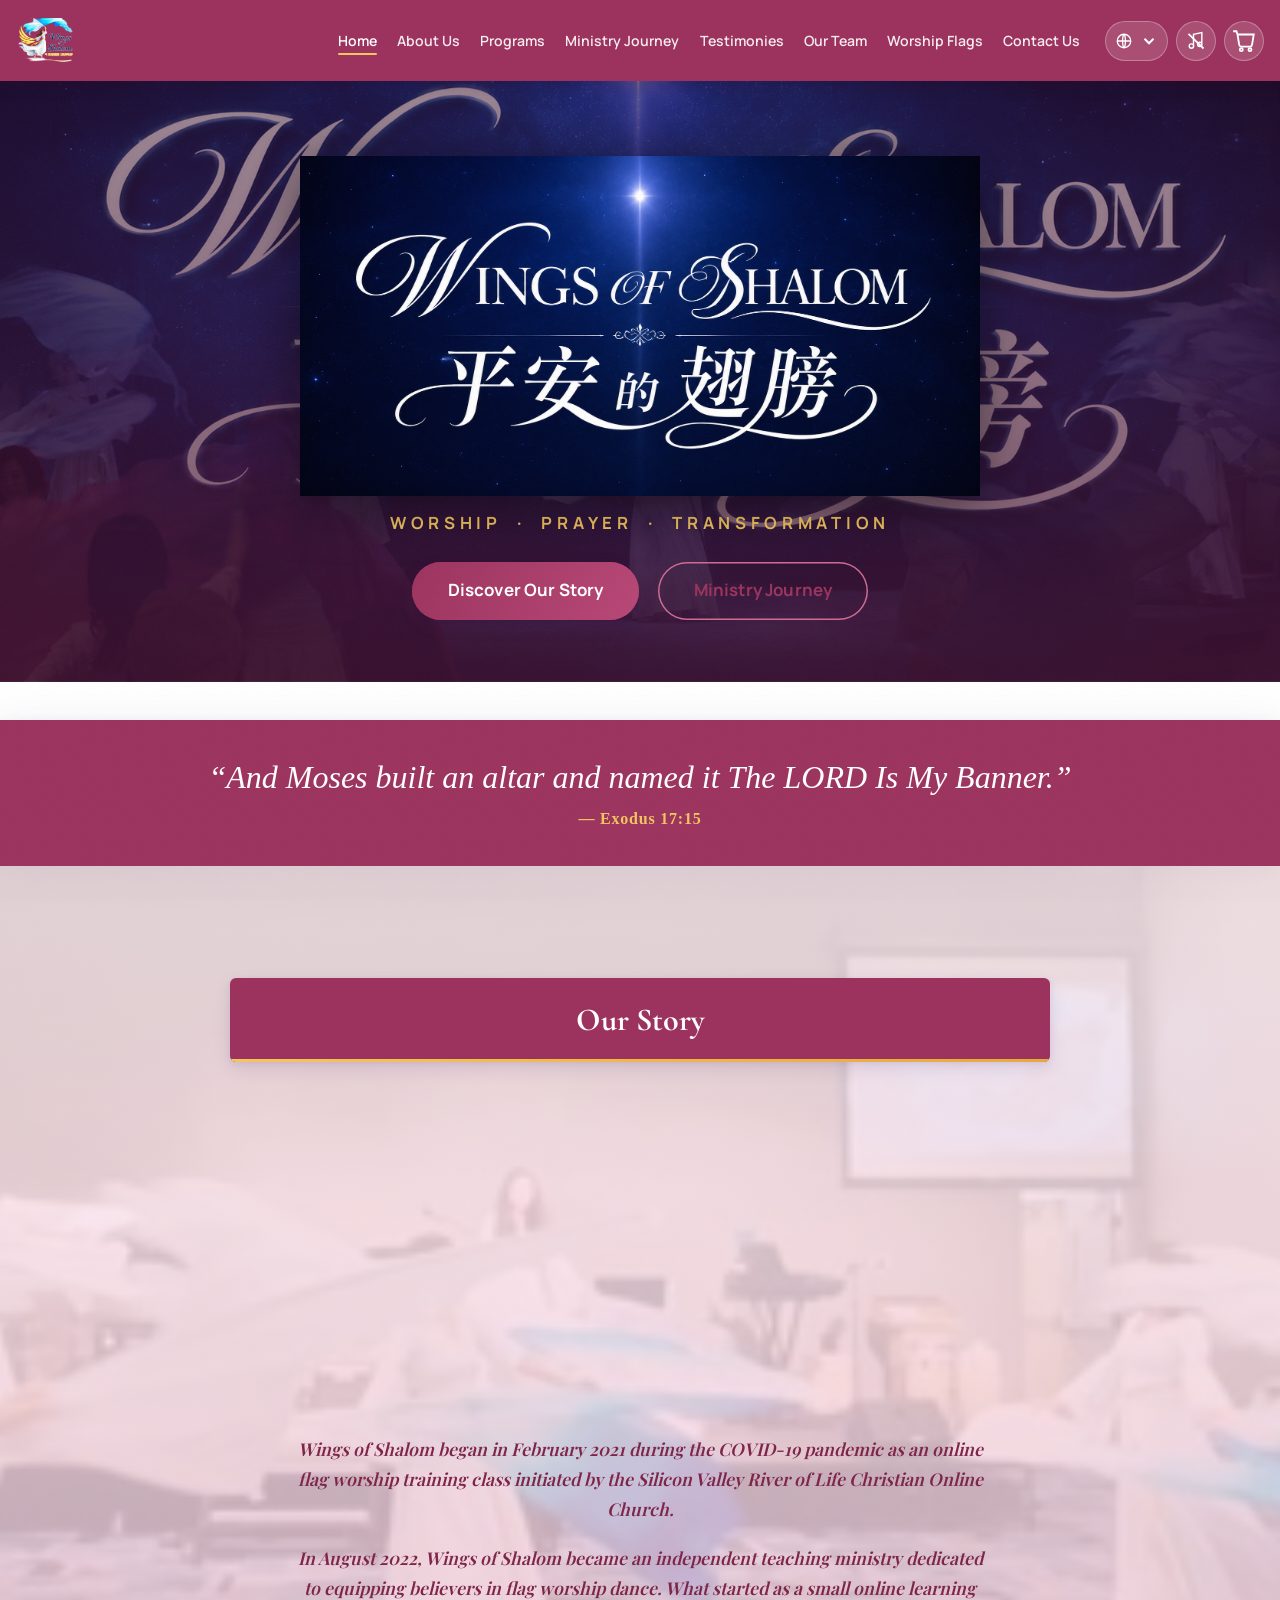
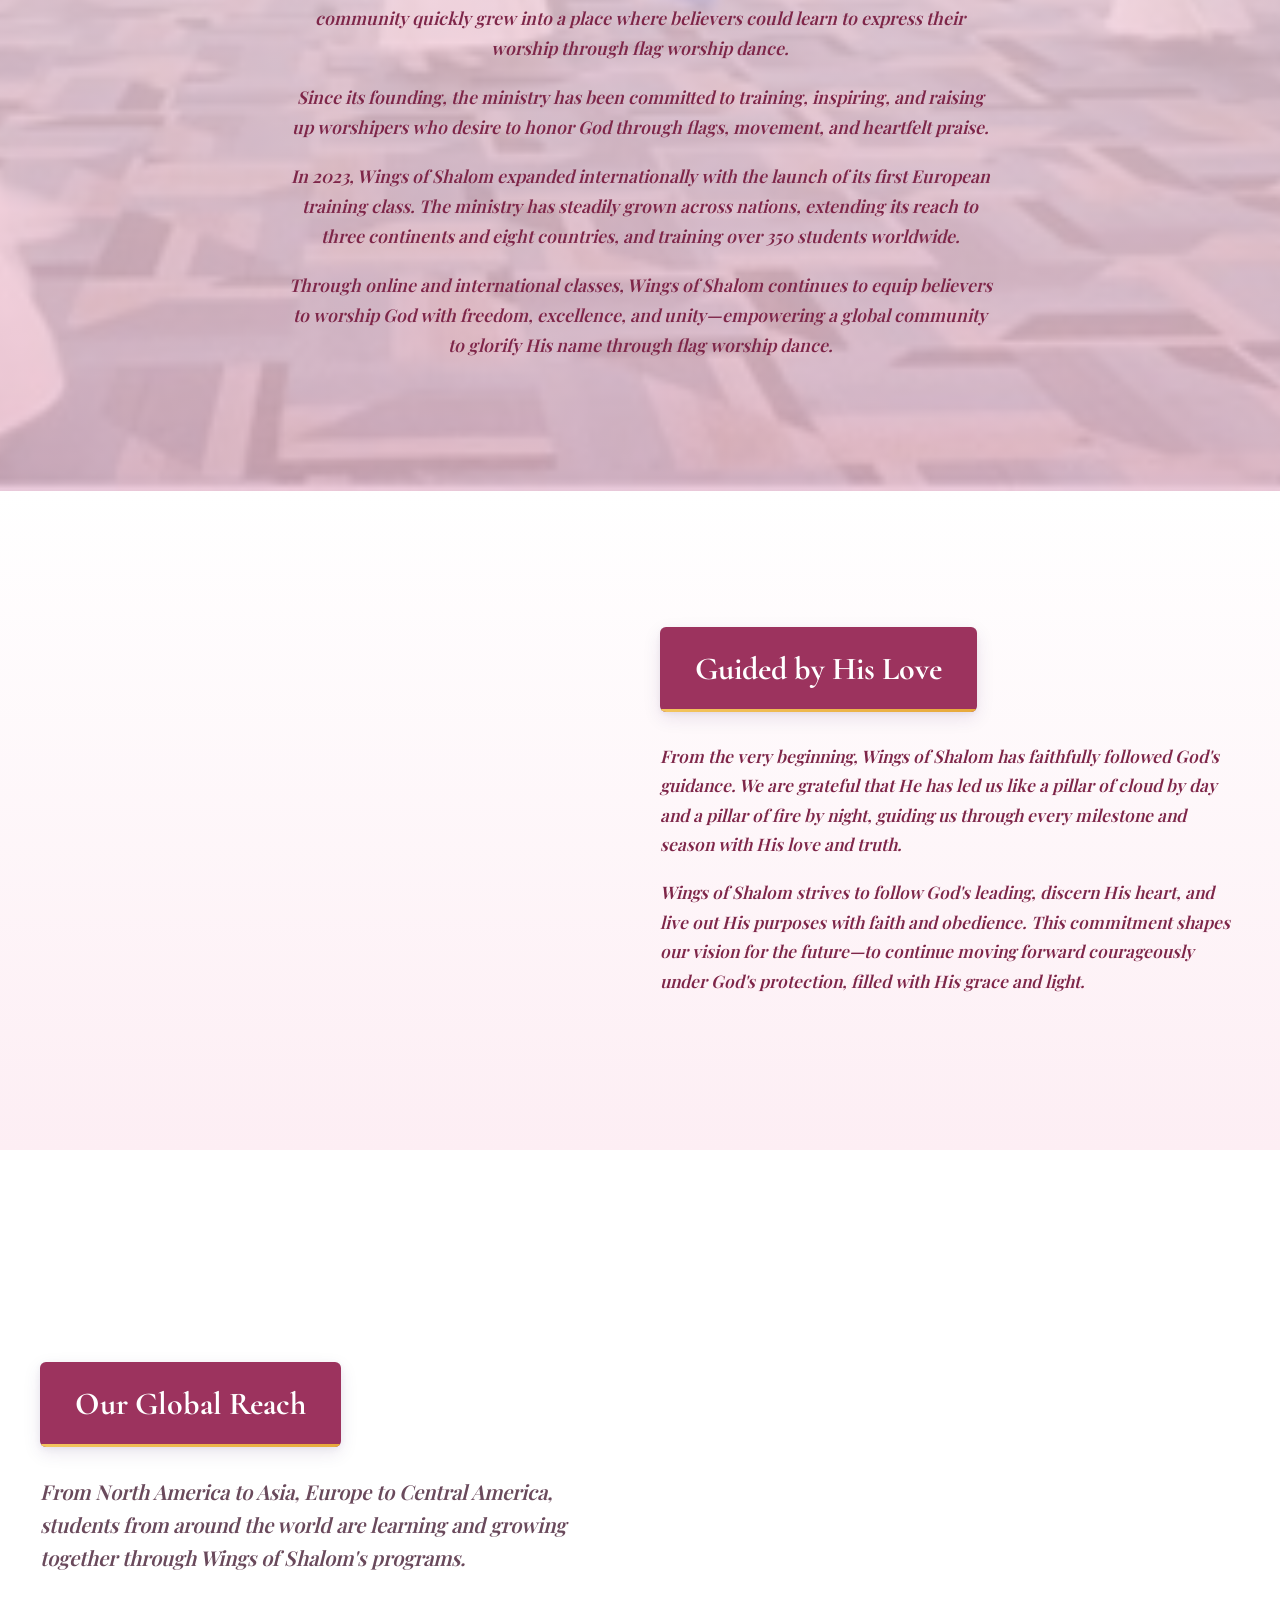
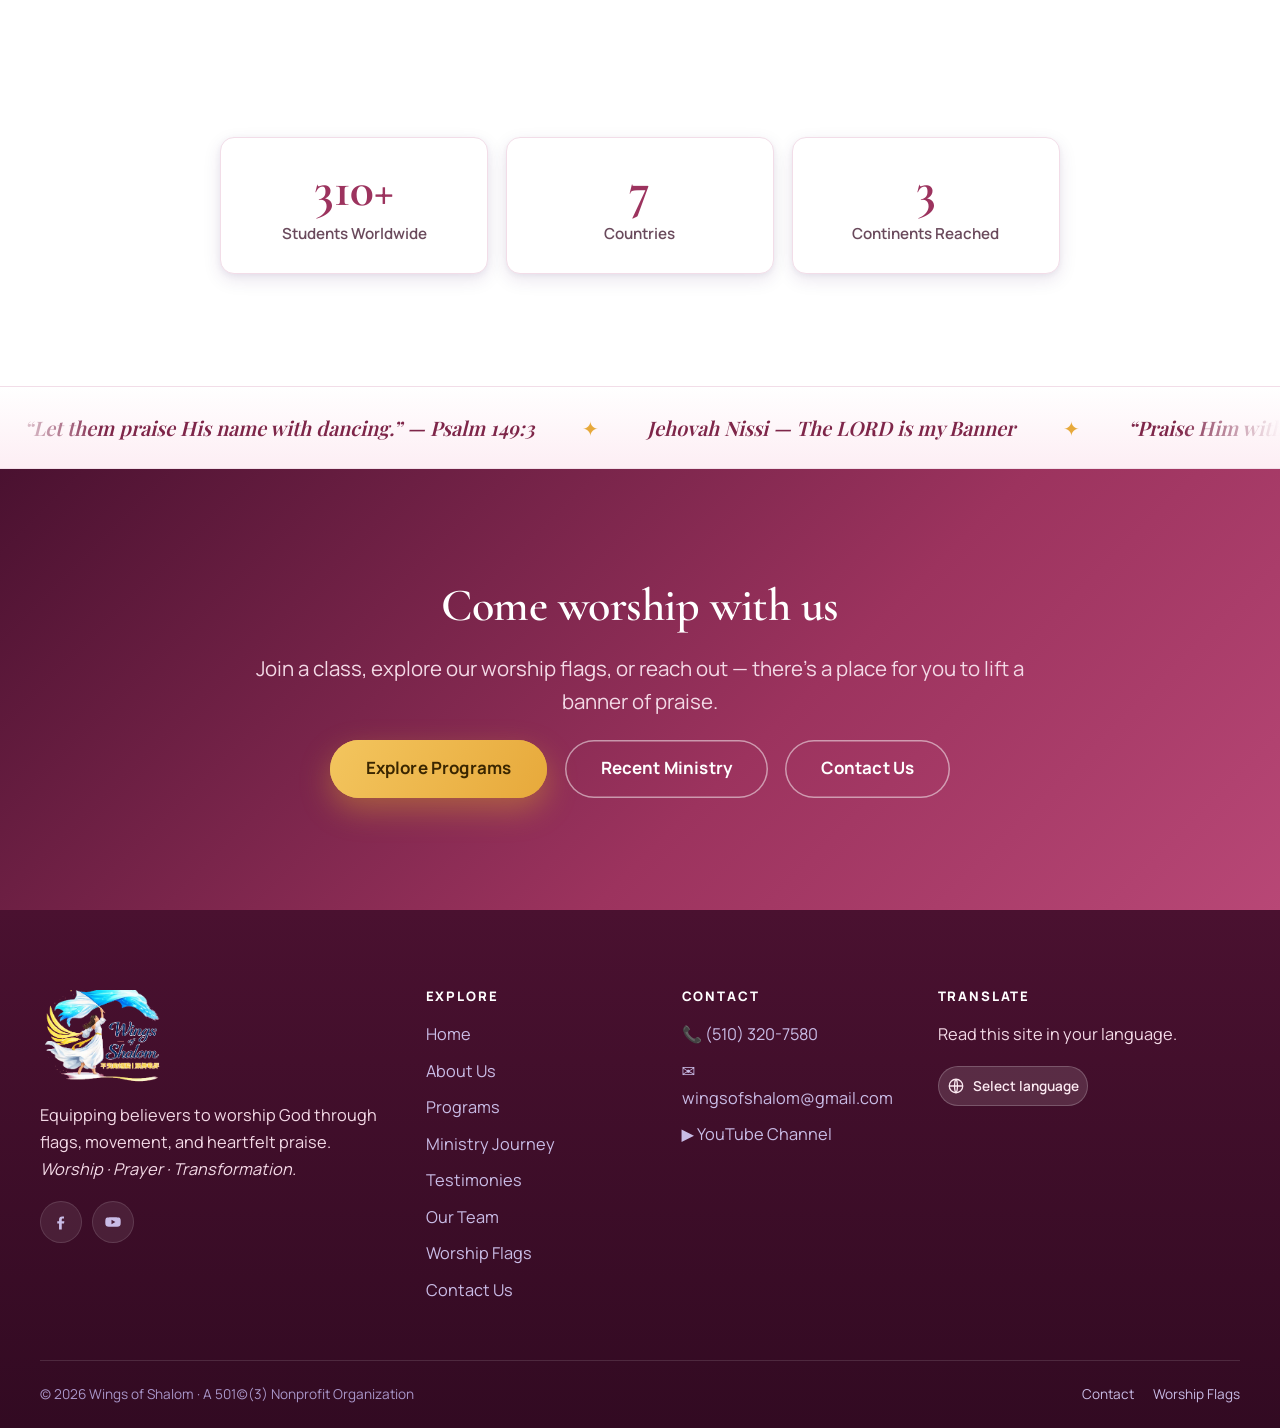
==== commit 688e55d6: "Apply New Edits - Sept 7, 2026 batch - Home hero: Wings of Shalom title artwork now a foreground ima" ====
--- a/index.html
+++ b/index.html
@@ -29,6 +29,7 @@
   <section class="home-hero">
     <div class="bg" data-parallax="0.12"><img src="assets/img/photos/title.png" alt="Wings of Shalom" class="notranslate"></div>
     <div class="inner">
+      <img class="hero-name notranslate" translate="no" src="assets/img/photos/home-name.png" alt="Wings of Shalom" data-reveal="zoom">
       <p class="tagline" data-reveal data-reveal-delay="2">Worship &nbsp;·&nbsp; Prayer &nbsp;·&nbsp; Transformation</p>
       <div class="flex center wrap" data-reveal data-reveal-delay="3" style="margin-top:1.6rem">
         <a class="btn lg" href="#our-story" data-magnetic="0.3">Discover Our Story</a>
@@ -57,7 +58,7 @@
         <p data-reveal="swipe">Wings of Shalom began in February 2021 during the COVID-19 pandemic as an online flag worship training class initiated by the Silicon Valley River of Life Christian Online Church.</p>
         <p data-reveal="swipe" data-reveal-delay="1">In August 2022, Wings of Shalom became an independent teaching ministry dedicated to equipping believers in flag worship dance. What started as a small online learning community quickly grew into a place where believers could learn to express their worship through flag worship dance.</p>
         <p data-reveal="swipe" data-reveal-delay="2">Since its founding, the ministry has been committed to training, inspiring, and raising up worshipers who desire to honor God through flags, movement, and heartfelt praise.</p>
-        <p data-reveal="swipe" data-reveal-delay="3">In 2023, Wings of Shalom expanded internationally with the launch of its first European training class. The ministry has steadily grown across nations, extending its reach to three continents and eight countries, and training over 300 students worldwide.</p>
+        <p data-reveal="swipe" data-reveal-delay="3">In 2023, Wings of Shalom expanded internationally with the launch of its first European training class. The ministry has steadily grown across nations, extending its reach to three continents and eight countries, and training over 350 students worldwide.</p>
         <p data-reveal="swipe" data-reveal-delay="4">Through online and international classes, Wings of Shalom continues to equip believers to worship God with freedom, excellence, and unity—empowering a global community to glorify His name through flag worship dance.</p>
       </div>
     </div>
@@ -94,7 +95,7 @@
         </div>
       </div>
       <div class="stat-cards">
-        <div class="stat-card" data-reveal><b data-count="300" data-suffix="+">0</b><span>Students Worldwide</span></div>
+        <div class="stat-card" data-reveal><b data-count="350" data-suffix="+">0</b><span>Students Worldwide</span></div>
         <div class="stat-card" data-reveal data-reveal-delay="1"><b data-count="8">0</b><span>Countries</span></div>
         <div class="stat-card" data-reveal data-reveal-delay="2"><b data-count="3">0</b><span>Continents Reached</span></div>
       </div>
--- a/assets/css/theme.css
+++ b/assets/css/theme.css
@@ -879,3 +879,17 @@
 
 /* Anchor offset so #our-story clears the fixed header */
 #our-story{scroll-margin-top:96px}
+
+/* ---- Home hero: show the full title artwork, content anchored at bottom ---- */
+.home-hero{align-items:end;min-height:clamp(60svh,56.25vw,88svh);
+  padding:6.5rem 1rem 3rem}
+.home-hero .bg{background:var(--plum-900)}
+.home-hero .bg img{object-fit:contain;object-position:center center}
+@media (prefers-reduced-motion:no-preference){
+  .home-hero .bg img{animation:none;transform:none}
+}
+
+/* ---- Home hero (Sept 7): title artwork in the foreground, content centred ---- */
+.home-hero{align-items:center}
+.home-hero .inner .hero-name{display:block;margin:0 auto .8rem;width:auto;
+  max-width:min(680px,90vw);height:auto;filter:drop-shadow(0 8px 26px rgba(0,0,0,.5))}
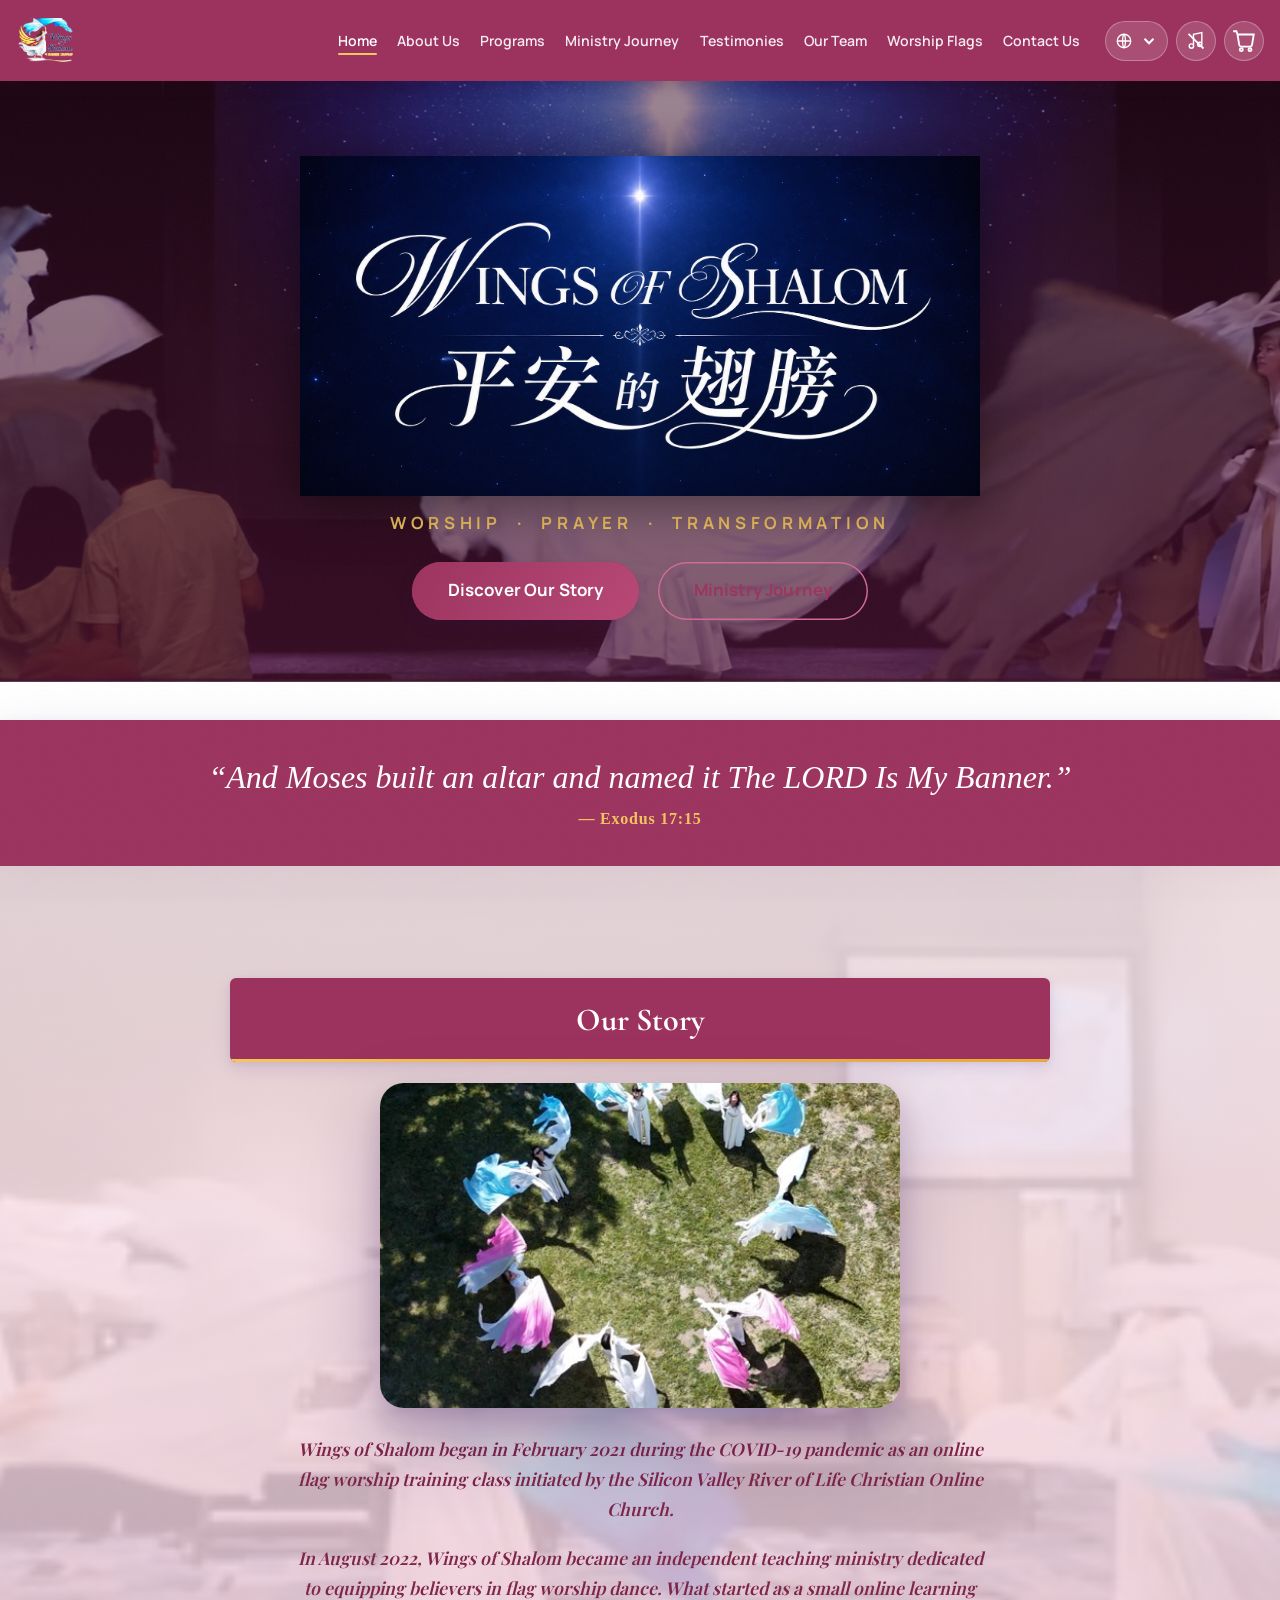
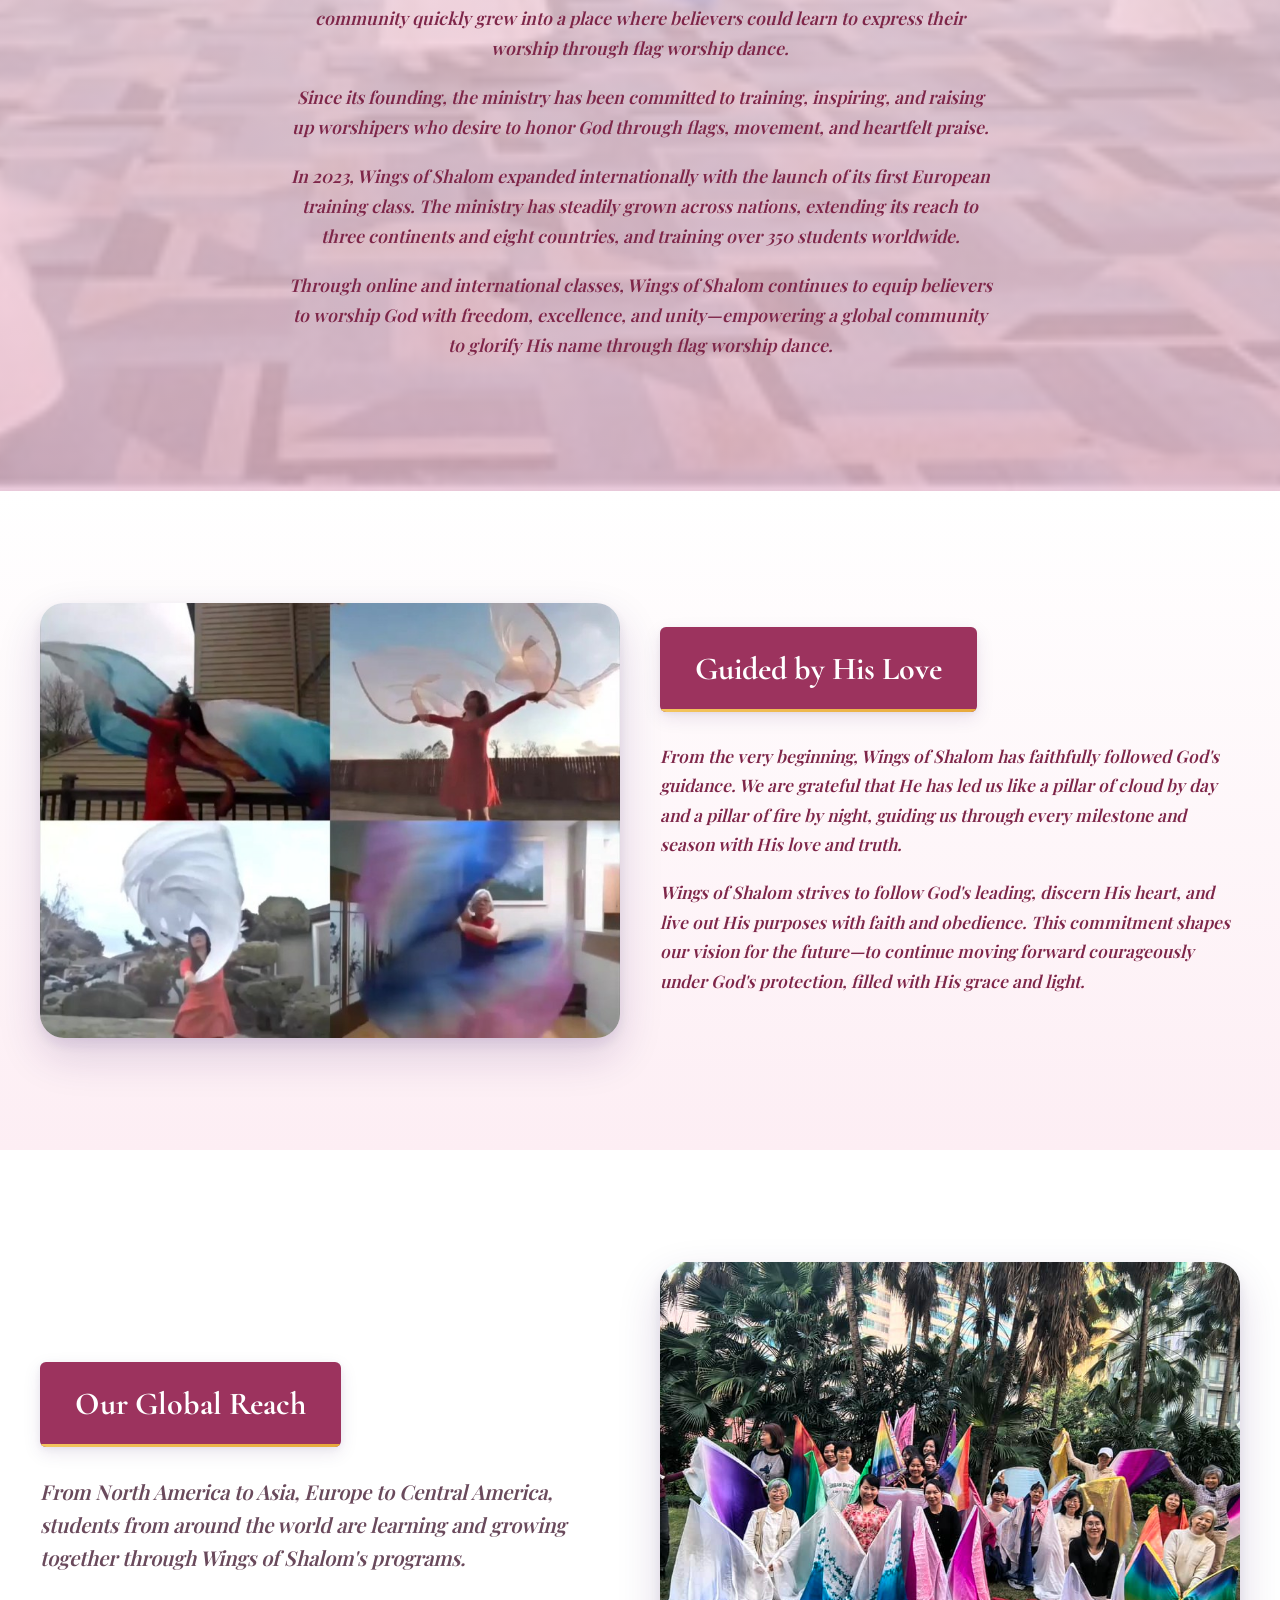
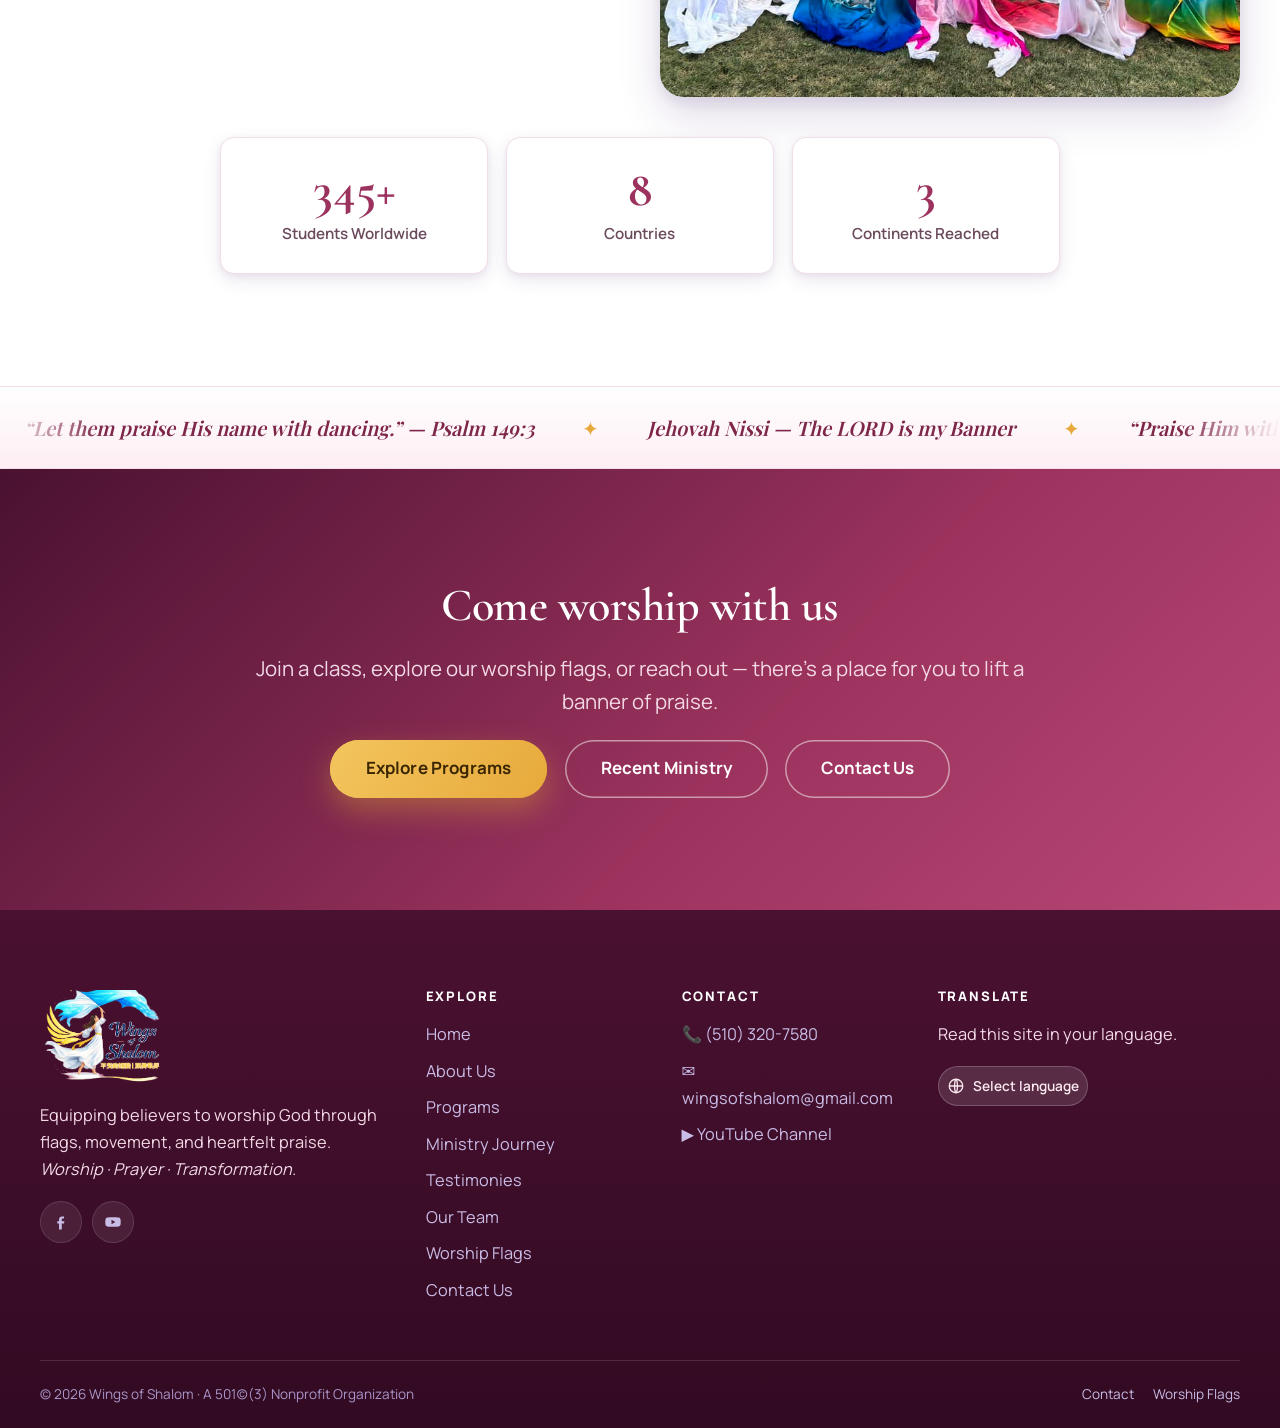
==== commit 1637e011: "Apply New Edits - Sept 24, 2026 batch - Home hero background -> 'Open Heavenly Window' photo (replac" ====
--- a/index.html
+++ b/index.html
@@ -27,7 +27,7 @@
 <main>
   <!-- ============================ HERO ============================ -->
   <section class="home-hero">
-    <div class="bg" data-parallax="0.12"><img src="assets/img/photos/title.png" alt="Wings of Shalom" class="notranslate"></div>
+    <div class="bg" data-parallax="0.12"><img src="assets/img/photos/home-bg-open-heavenly-window.png" alt="Open heavenly window"></div>
     <div class="inner">
       <img class="hero-name notranslate" translate="no" src="assets/img/photos/home-name.png" alt="Wings of Shalom" data-reveal="zoom">
       <p class="tagline" data-reveal data-reveal-delay="2">Worship &nbsp;·&nbsp; Prayer &nbsp;·&nbsp; Transformation</p>
--- a/assets/css/theme.css
+++ b/assets/css/theme.css
@@ -893,3 +893,6 @@
 .home-hero{align-items:center}
 .home-hero .inner .hero-name{display:block;margin:0 auto .8rem;width:auto;
   max-width:min(680px,90vw);height:auto;filter:drop-shadow(0 8px 26px rgba(0,0,0,.5))}
+
+/* ---- Home hero (Sept 24): photo background fills the frame again ---- */
+.home-hero .bg img{object-fit:cover;object-position:center center}
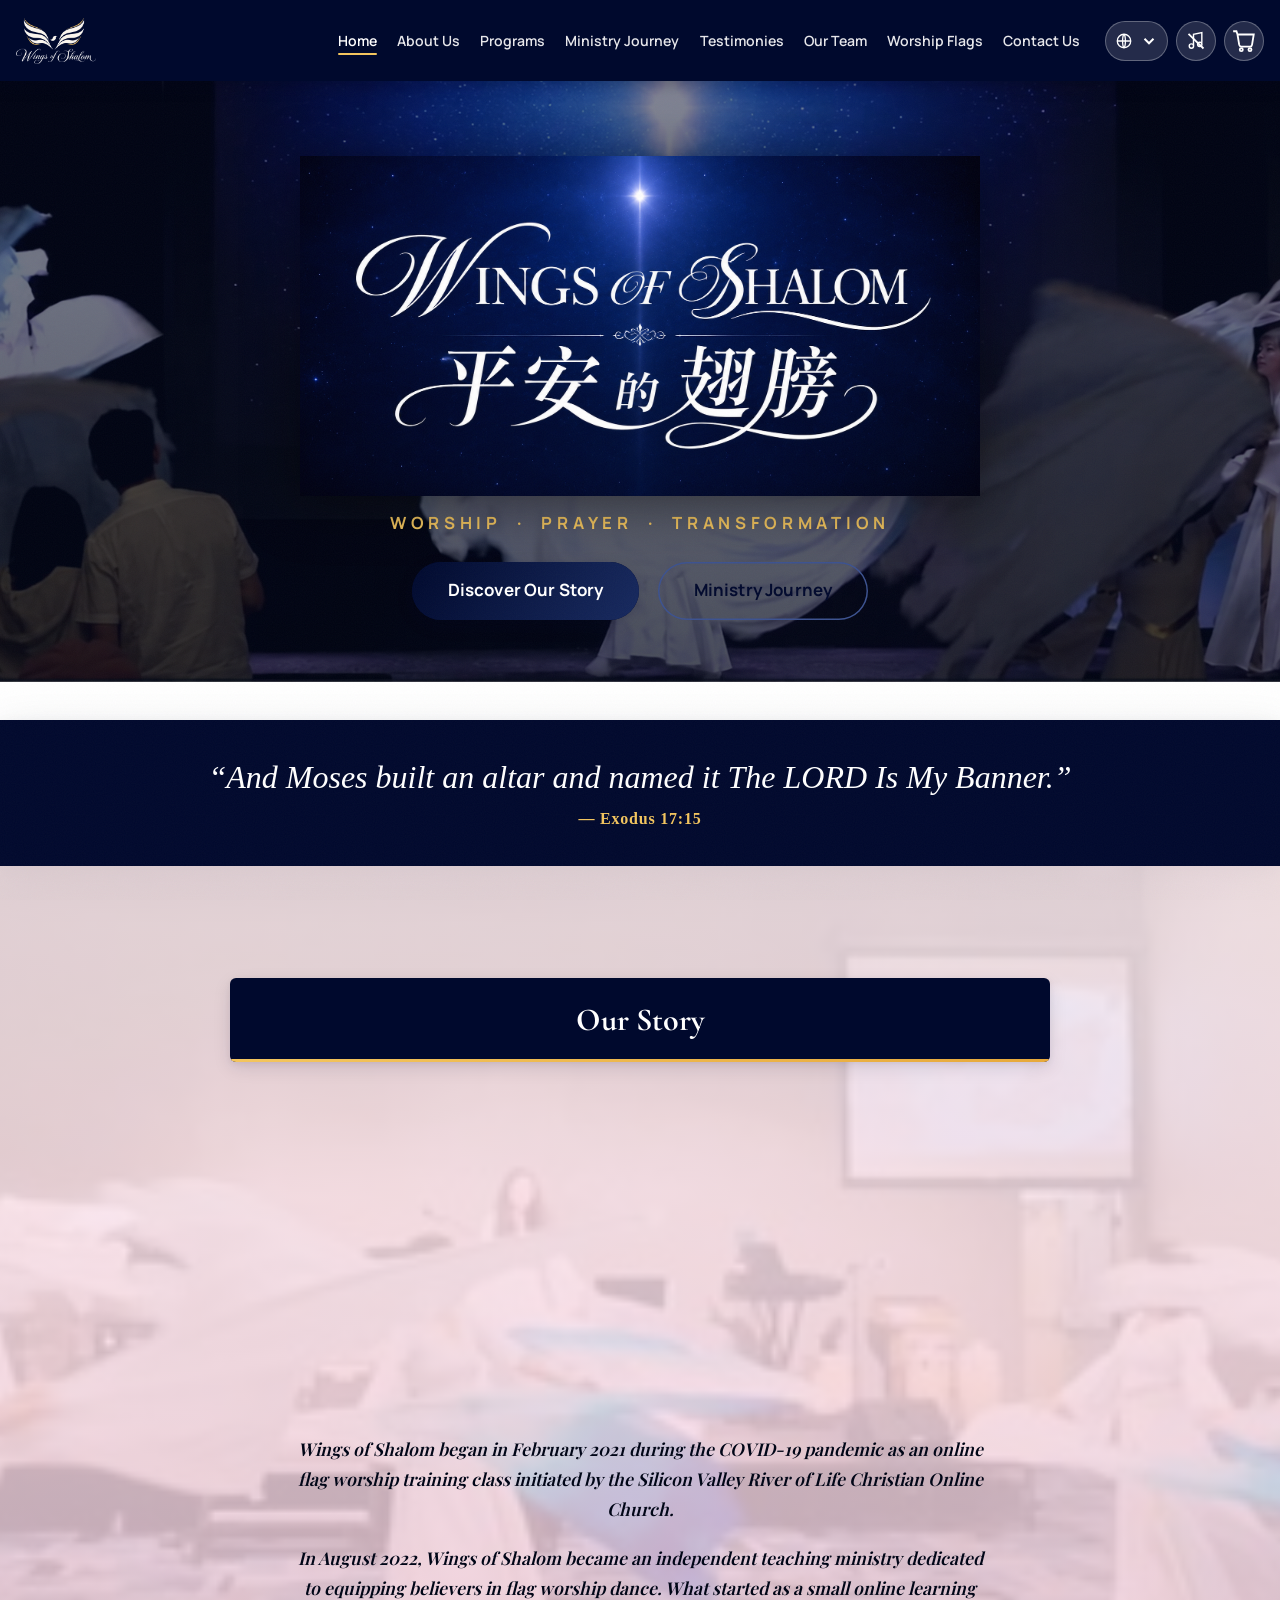
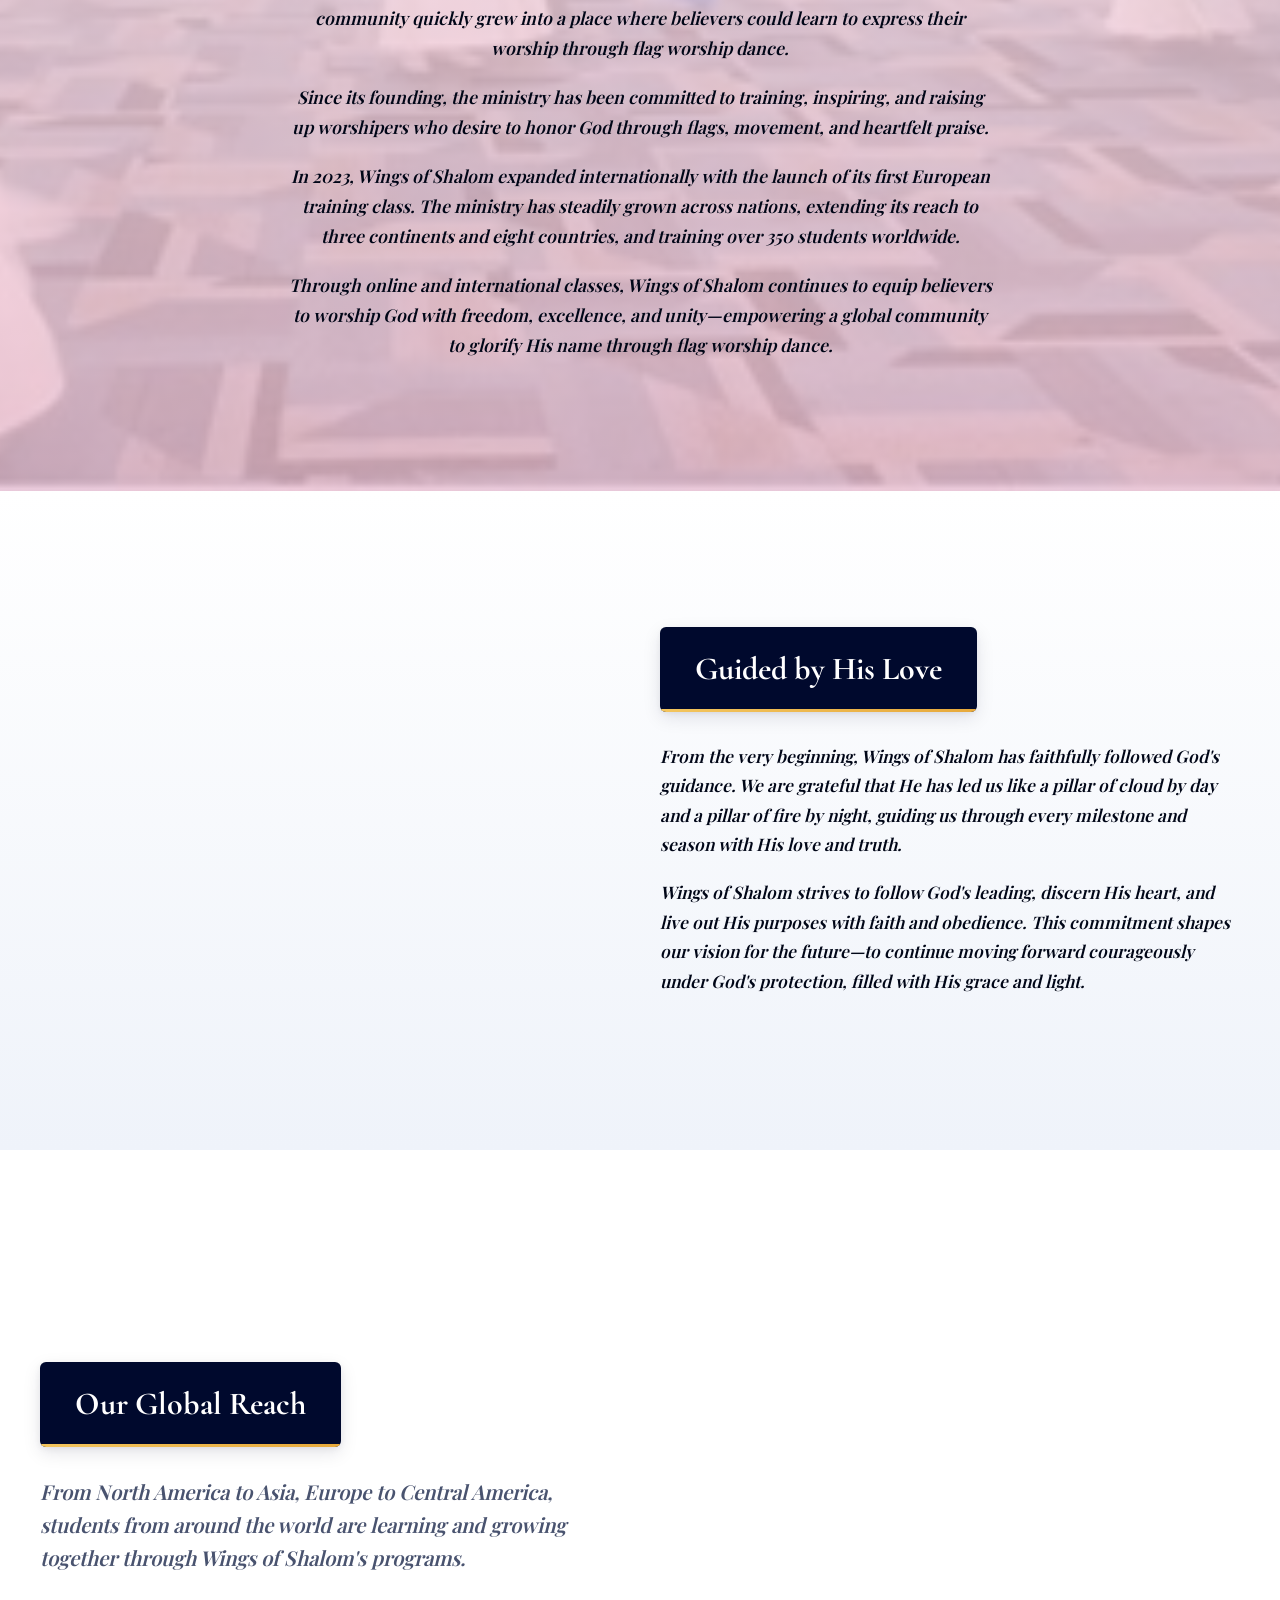
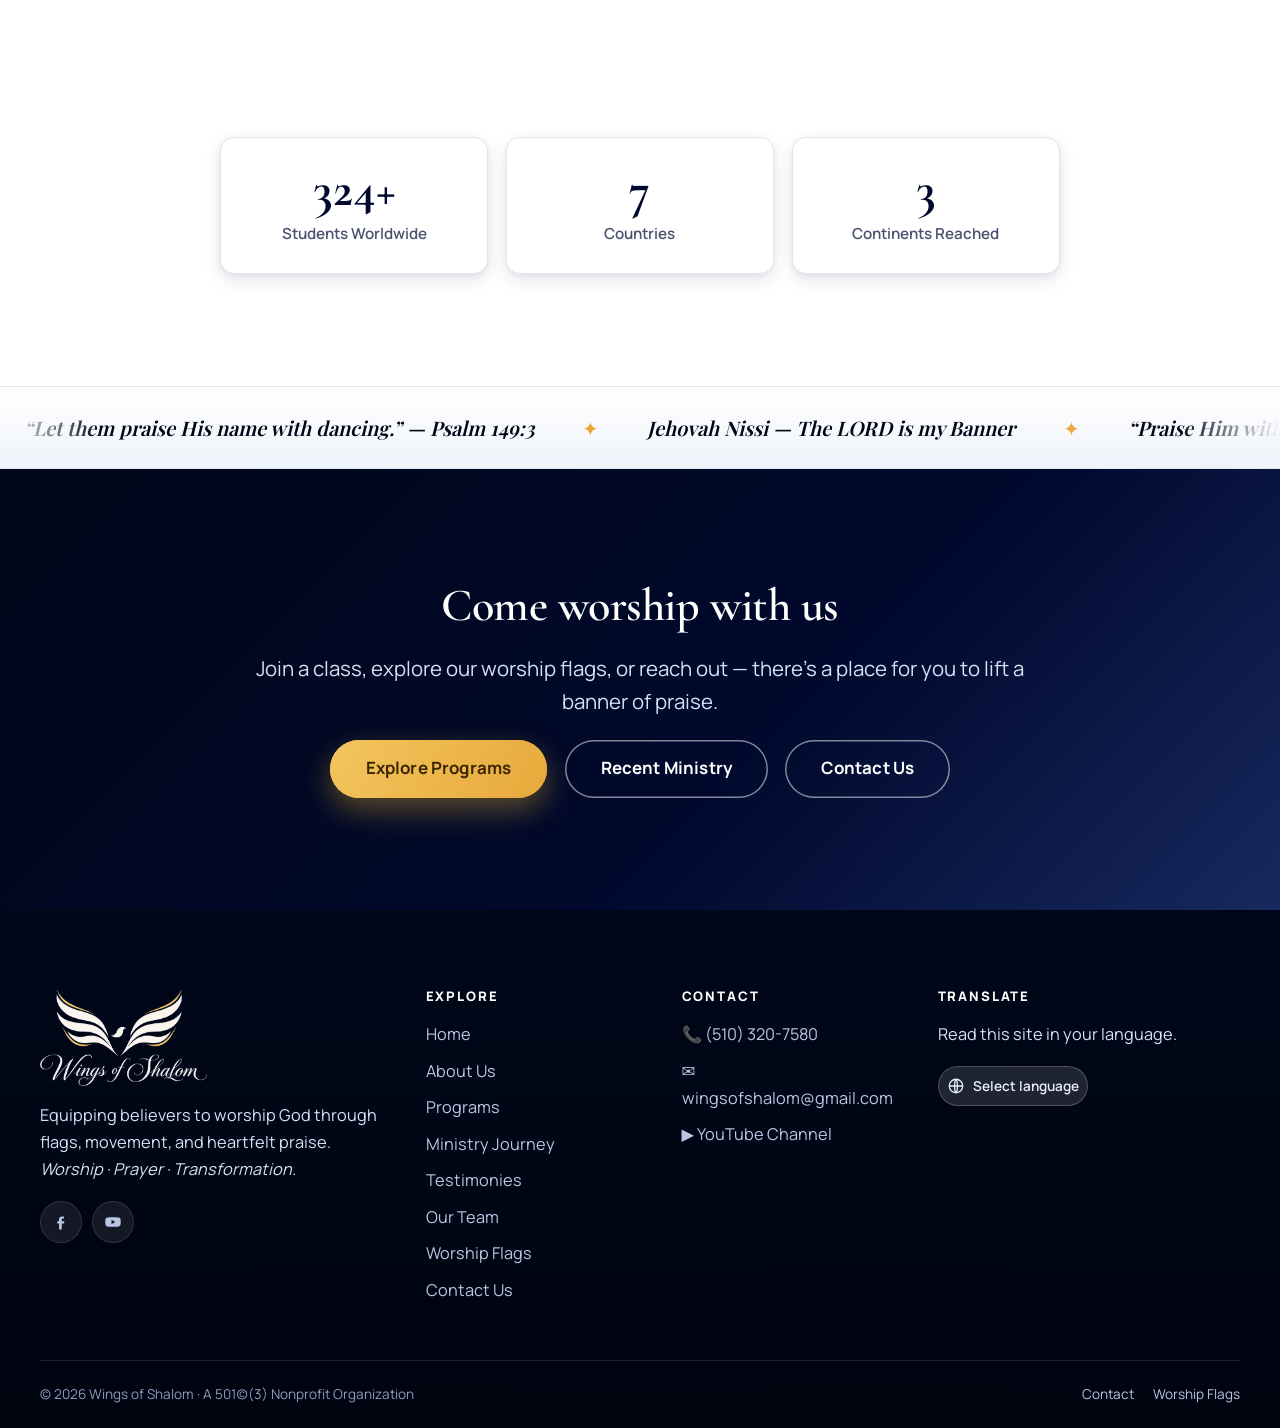
==== commit 5a430126: "Apply New Edits - Sept 30, 2026: midnight-blue palette + new logo Rebrand from wine/burgundy to a co" ====
--- a/index.html
+++ b/index.html
@@ -116,7 +116,7 @@
   <section class="section band royal" style="text-align:center">
     <div class="narrow">
       <h2 data-reveal style="color:#fff">Come worship with us</h2>
-      <p class="lead" data-reveal data-reveal-delay="1" style="color:#f3d9e6">Join a class, explore our worship flags, or reach out — there's a place for you to lift a banner of praise.</p>
+      <p class="lead" data-reveal data-reveal-delay="1" style="color:#D7E1F5">Join a class, explore our worship flags, or reach out — there's a place for you to lift a banner of praise.</p>
       <div class="flex center wrap" data-reveal data-reveal-delay="2" style="margin-top:1.4rem">
         <a class="btn lg gold" href="programs.html" data-magnetic="0.3">Explore Programs</a>
         <a class="btn lg ghost" href="ministry-journey.html">Recent Ministry</a>
--- a/assets/css/theme.css
+++ b/assets/css/theme.css
@@ -1,6 +1,6 @@
 /* ============================================================================
    WINGS OF SHALOM — Design System  (theme.css)
-   Purple-anchored, worshipful, modern. Self-contained (no CDN).
+   Midnight-blue anchored, worshipful, modern. Self-contained (no CDN).
    ----------------------------------------------------------------------------
    Sections:
      1. Fonts
@@ -36,40 +36,40 @@
 
 /* ---------- 2. Design tokens ----------------------------------------------- */
 :root{
-  /* --- Purple scale (the MAIN color family) --- */
-  --plum-950:#320a22;
-  --plum-900:#4a1130;
-  --plum-800:#5e1740;
-  --plum-700:#761f50;
-  --brand-700:#7e2649;
-  --brand-600:#9c335e;   /* WINE — matches the live site exactly */
-  --brand-500:#b84776;   /* brighter wine / CTA hover */
-  --brand-400:#cf6b93;
-  --lilac-300:#e7a6c2;
-  --lilac-200:#f3cbdd;
-  --lilac-100:#fbe9f1;
-  --lilac-50:#fef4f8;
-
-  /* --- Complementary accents (purple stays dominant) --- */
+  /* --- Midnight blue scale (the MAIN color family) --- */
+  --plum-950:#00040F;
+  --plum-900:#000719;
+  --plum-800:#00092D;
+  --plum-700:#011240;
+  --brand-700:#000617;
+  --brand-600:#00092D;   /* MIDNIGHT BLUE — primary (#00092D) */
+  --brand-500:#17295F;   /* brighter blue / CTA hover */
+  --brand-400:#3C5290;
+  --lilac-300:#A9B8DC;
+  --lilac-200:#CCD7EE;
+  --lilac-100:#E7EDF9;
+  --lilac-50:#F3F6FC;
+
+  /* --- Complementary accents (blue stays dominant) --- */
   --gold-600:#c68a1e;
   --gold-500:#e7a93b;    /* regal gold */
   --gold-400:#f3c55e;
-  --rose-500:#e14a8b;    /* flag rose-pink */
-  --rose-400:#f072a6;
-  --teal-400:#f2683a;    /* warm coral accent */
-  --teal-300:#f68a4f;
-
-  /* --- Neutrals (purple-tinted) --- */
-  --ink-900:#2a1024;
-  --ink-800:#3a1a30;
-  --ink-600:#6a4a5c;
-  --ink-500:#8a6a7c;
-  --ink-400:#a98fa0;
+  --rose-500:#2E4FA8;    /* blue accent */
+  --rose-400:#5572C4;
+  --teal-400:#1D6FA0;    /* azure accent */
+  --teal-300:#3A95C4;
+
+  /* --- Neutrals (blue-tinted) --- */
+  --ink-900:#0B1026;
+  --ink-800:#18203C;
+  --ink-600:#49536F;
+  --ink-500:#6B7490;
+  --ink-400:#767F99;
   --paper:#ffffff;
-  --paper-2:#fff8fb;
-  --paper-3:#fdeef4;
-  --line:#f2dde8;
-  --line-strong:#e8c6d8;
+  --paper-2:#F9FAFD;
+  --paper-3:#EFF3FA;
+  --line:#E0E6F2;
+  --line-strong:#C5CFE4;
 
   /* --- Semantic tokens (light context default) --- */
   --bg:var(--paper);
@@ -84,11 +84,11 @@
   --border:var(--line);
 
   /* --- Gradients --- */
-  --grad-brand:linear-gradient(120deg,#9c335e,#b84776);
+  --grad-brand:linear-gradient(120deg,#00092D,#17295F);
   --grad-royal:linear-gradient(135deg,var(--plum-900),var(--brand-600) 60%,var(--brand-500));
   --grad-gold:linear-gradient(120deg,var(--gold-400),var(--gold-500));
-  --grad-warm:linear-gradient(120deg,#f2683a,#e14a8b 45%,#9c335e);
-  --grad-text:linear-gradient(100deg,#e0559b,#9c335e 48%,#e7a93b);
+  --grad-warm:linear-gradient(120deg,#1D6FA0,#2E4FA8 45%,#00092D);
+  --grad-text:linear-gradient(100deg,#3C5290,#00092D 48%,#e7a93b);
   --grad-sheen:linear-gradient(115deg,transparent 20%,rgba(255,255,255,.55) 50%,transparent 80%);
 
   /* --- Type --- */
@@ -109,12 +109,12 @@
   --maxw:1200px; --maxw-narrow:820px;
 
   /* --- Depth --- */
-  --sh-1:0 1px 2px rgba(28,7,51,.06),0 2px 6px rgba(28,7,51,.05);
-  --sh-2:0 6px 18px rgba(59,20,102,.10),0 2px 6px rgba(59,20,102,.06);
-  --sh-3:0 18px 44px rgba(59,20,102,.16),0 6px 14px rgba(59,20,102,.09);
-  --sh-4:0 34px 80px rgba(43,14,79,.28),0 12px 30px rgba(43,14,79,.16);
-  --sh-brand:0 20px 50px rgba(156,51,94,.4);
-  --ring:0 0 0 3px rgba(156,51,94,.35);
+  --sh-1:0 1px 2px rgba(0,9,45,.06),0 2px 6px rgba(0,9,45,.05);
+  --sh-2:0 6px 18px rgba(0,9,45,.10),0 2px 6px rgba(0,9,45,.06);
+  --sh-3:0 18px 44px rgba(0,9,45,.16),0 6px 14px rgba(0,9,45,.09);
+  --sh-4:0 34px 80px rgba(0,6,31,.28),0 12px 30px rgba(0,6,31,.16);
+  --sh-brand:0 20px 50px rgba(0,9,45,.4);
+  --ring:0 0 0 3px rgba(47,70,135,.45);
 
   /* --- Motion --- */
   --ease:cubic-bezier(.22,.61,.36,1);
@@ -127,9 +127,9 @@
 .on-dark{
   --bg:var(--plum-950);
   --surface:rgba(255,255,255,.06);
-  --text:#f4eeff;
-  --text-soft:#c9bce6;
-  --text-faint:#9d8ec2;
+  --text:#EAF0FC;
+  --text-soft:#B9C6E4;
+  --text-faint:#8D9AC0;
   --border:rgba(255,255,255,.12);
   color:var(--text);
 }
@@ -264,8 +264,8 @@
 .nav-inner{display:flex;align-items:center;gap:1rem;
   width:min(100% - 2rem,1320px);margin-inline:auto}
 .nav.scrolled{background:rgba(255,255,255,.72);backdrop-filter:blur(18px) saturate(180%);
-  -webkit-backdrop-filter:blur(18px) saturate(180%);box-shadow:0 6px 24px rgba(59,20,102,.10);
-  padding:.6rem 0;border-bottom:1px solid rgba(216,201,242,.6)}
+  -webkit-backdrop-filter:blur(18px) saturate(180%);box-shadow:0 6px 24px rgba(0,9,45,.10);
+  padding:.6rem 0;border-bottom:1px solid rgba(199,207,228,.6)}
 .brand{display:flex;align-items:center;gap:.7rem;font-family:var(--font-display);
   font-weight:700;font-size:1.35rem;letter-spacing:-.01em;color:var(--text);margin-right:auto}
 .brand .mark{width:40px;height:40px;border-radius:12px;display:grid;place-items:center;
@@ -289,7 +289,7 @@
 .cart-btn:hover{transform:translateY(-2px) scale(1.06);box-shadow:var(--sh-2);color:var(--brand-600)}
 .cart-count{position:absolute;top:-4px;right:-4px;min-width:20px;height:20px;padding:0 5px;
   border-radius:99px;background:var(--grad-brand);color:#fff;font-size:.7rem;font-weight:800;
-  display:grid;place-items:center;box-shadow:0 3px 8px rgba(124,58,237,.5);
+  display:grid;place-items:center;box-shadow:0 3px 8px rgba(23,41,95,.5);
   transform:scale(0);transition:transform var(--t) var(--ease-spring)}
 .cart-count.show{transform:scale(1)}
 .cart-count.bump{animation:bump .4s var(--ease-spring)}
@@ -329,7 +329,7 @@
   padding-top:7rem;overflow:hidden;background:var(--plum-950);color:#fff}
 .hero .container{position:relative;z-index:3}
 .hero h1{color:#fff}
-.hero .lead{color:#d9ccf3;max-width:34ch}
+.hero .lead{color:#CBD7EF;max-width:34ch}
 /* Animated aurora / mesh blobs */
 .aurora{position:absolute;inset:-20% -10%;z-index:0;filter:blur(60px);opacity:.9;pointer-events:none}
 .aurora i{position:absolute;display:block;border-radius:50%;mix-blend-mode:screen;
@@ -360,7 +360,7 @@
 .hero-fade{position:absolute;left:0;right:0;bottom:0;height:22vh;z-index:2;pointer-events:none;
   background:linear-gradient(to bottom,transparent,var(--paper) 92%)}
 .scroll-cue{position:absolute;left:50%;bottom:1.6rem;z-index:4;transform:translateX(-50%);
-  color:#cdbff0;font-size:.72rem;letter-spacing:.2em;text-transform:uppercase;
+  color:#BFCCEA;font-size:.72rem;letter-spacing:.2em;text-transform:uppercase;
   display:flex;flex-direction:column;align-items:center;gap:.5rem}
 .scroll-cue .dot{width:22px;height:36px;border-radius:12px;border:2px solid rgba(255,255,255,.4);
   position:relative}
@@ -506,8 +506,8 @@
 
 /* ---------- 13. Footer ------------------------------------------------------ */
 .footer{position:relative;background:linear-gradient(180deg,var(--plum-900),var(--plum-950));
-  color:#e9e0fb;padding-top:var(--sp-7);overflow:hidden}
-.footer a{color:#c9bce6;transition:color var(--t)}
+  color:#DCE4F6;padding-top:var(--sp-7);overflow:hidden}
+.footer a{color:#B9C6E4;transition:color var(--t)}
 .footer a:hover{color:#fff}
 .footer .cols{display:grid;grid-template-columns:1.6fr 1fr 1fr 1.4fr;gap:var(--sp-5);padding-bottom:var(--sp-6)}
 .footer h4{color:#fff;font-family:var(--font-body);font-weight:800;font-size:.82rem;
@@ -519,7 +519,7 @@
   transition:transform var(--t) var(--ease-spring),background var(--t)}
 .socials a:hover{transform:translateY(-3px);background:var(--grad-brand)}
 .footer-bottom{border-top:1px solid rgba(255,255,255,.12);padding:1.4rem 0;display:flex;
-  flex-wrap:wrap;gap:1rem;justify-content:space-between;align-items:center;color:#a996c9;font-size:.85rem}
+  flex-wrap:wrap;gap:1rem;justify-content:space-between;align-items:center;color:#8E9BBE;font-size:.85rem}
 
 /* ---------- 14. Motion / scroll-reveal ------------------------------------- */
 [data-reveal]{opacity:0;transform:translateY(28px);
@@ -554,7 +554,7 @@
 /* ---------- 14b. Dynamic enhancements -------------------------------------- */
 /* Scroll progress bar */
 .progress-bar{position:fixed;top:0;left:0;height:3px;z-index:150;width:0;
-  background:var(--grad-text);box-shadow:0 0 12px rgba(124,58,237,.6);
+  background:var(--grad-text);box-shadow:0 0 12px rgba(23,41,95,.6);
   transition:width .1s linear}
 /* Nav auto-hide on scroll-down */
 .nav{transition:background var(--t) var(--ease),box-shadow var(--t) var(--ease),
@@ -596,7 +596,7 @@
 
 /* ---------- 14c. Live-site match (wine brand) ------------------------------ */
 /* Solid wine nav with white text (matches wingsofshalom.org) */
-.nav{background:var(--brand-600);box-shadow:0 2px 16px rgba(50,10,34,.28)}
+.nav{background:var(--brand-600);box-shadow:0 2px 16px rgba(0,6,31,.35)}
 .nav.scrolled{background:var(--brand-700);backdrop-filter:none;-webkit-backdrop-filter:none;
   border-bottom:1px solid rgba(255,255,255,.12)}
 .brand{color:#fff}
@@ -627,7 +627,7 @@
 .home-hero .bg{position:absolute;inset:0;z-index:0}
 .home-hero .bg img{width:100%;height:100%;object-fit:cover}
 .home-hero .bg::after{content:"";position:absolute;inset:0;
-  background:linear-gradient(180deg,rgba(50,10,34,.45),rgba(74,17,48,.72))}
+  background:linear-gradient(180deg,rgba(0,9,45,.45),rgba(0,6,25,.72))}
 .home-hero .inner{position:relative;z-index:2;max-width:940px}
 .home-hero .emblem{width:min(380px,74vw);margin:0 auto .6rem;
   filter:drop-shadow(0 14px 34px rgba(0,0,0,.45))}
@@ -646,7 +646,7 @@
 .info-media{border-radius:var(--r-lg);overflow:hidden;box-shadow:var(--sh-3)}
 .info-media img{width:100%;height:100%;object-fit:cover;aspect-ratio:4/3}
 .prose-accent p{color:var(--brand-700)}
-.on-dark .prose-accent p{color:#f3d9e6}
+.on-dark .prose-accent p{color:#D7E1F5}
 /* Stat cards (count-up) */
 .stat-cards{display:grid;grid-template-columns:repeat(3,1fr);gap:1.1rem;max-width:840px;margin:0 auto}
 .stat-card{background:#fff;border:1px solid var(--line);border-radius:14px;padding:1.7rem 1rem;
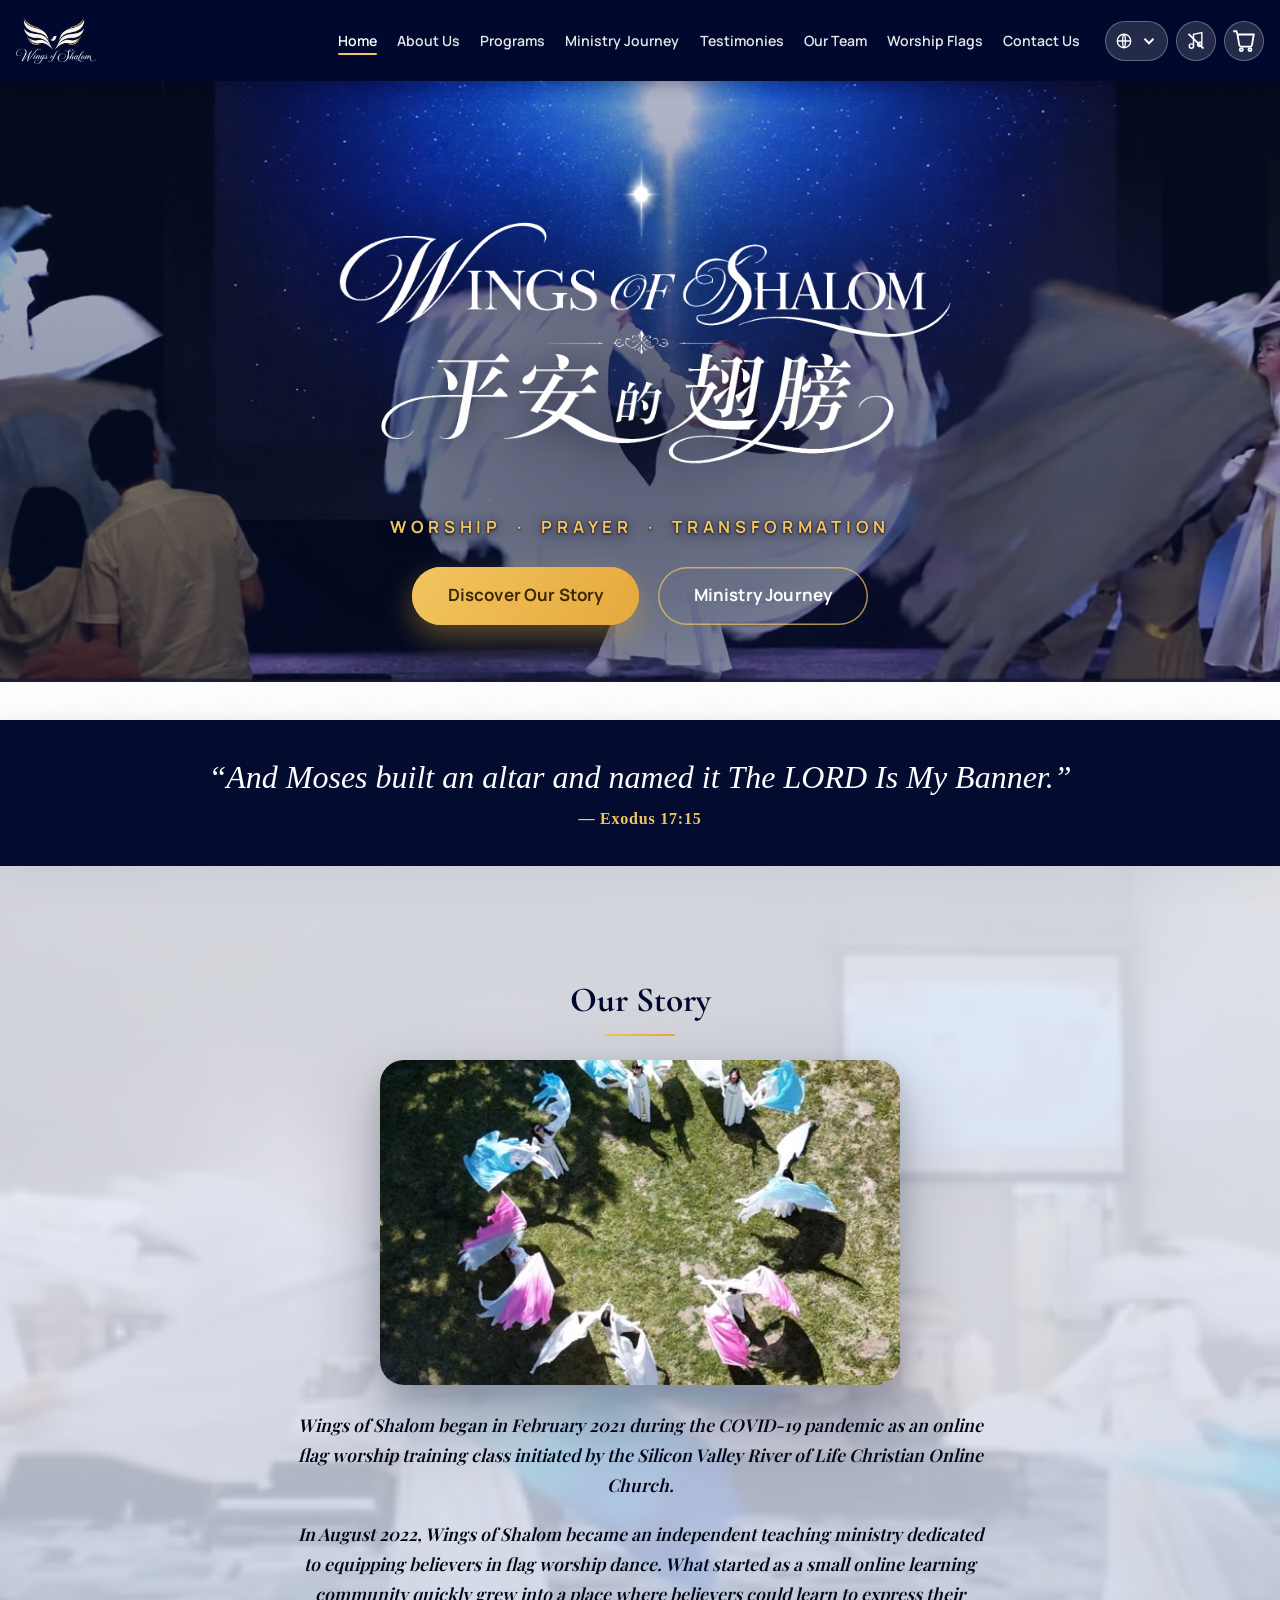
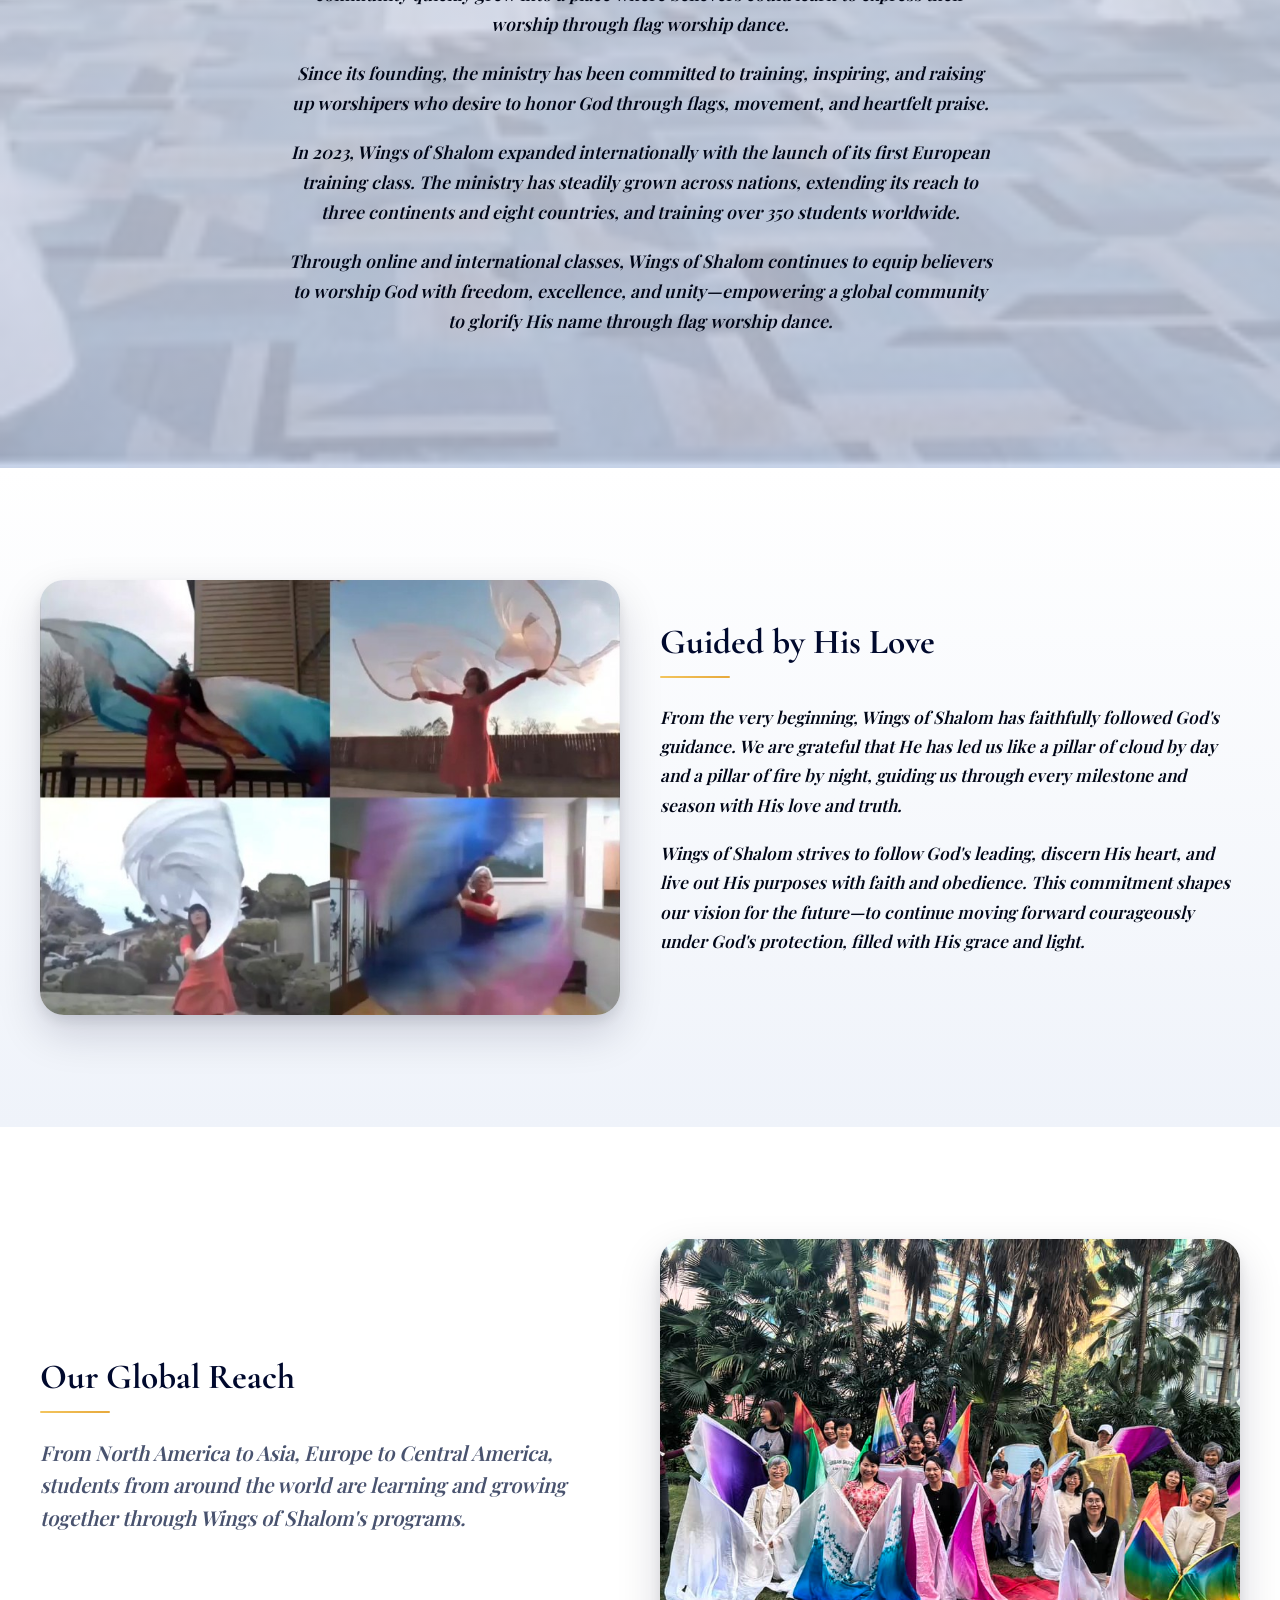
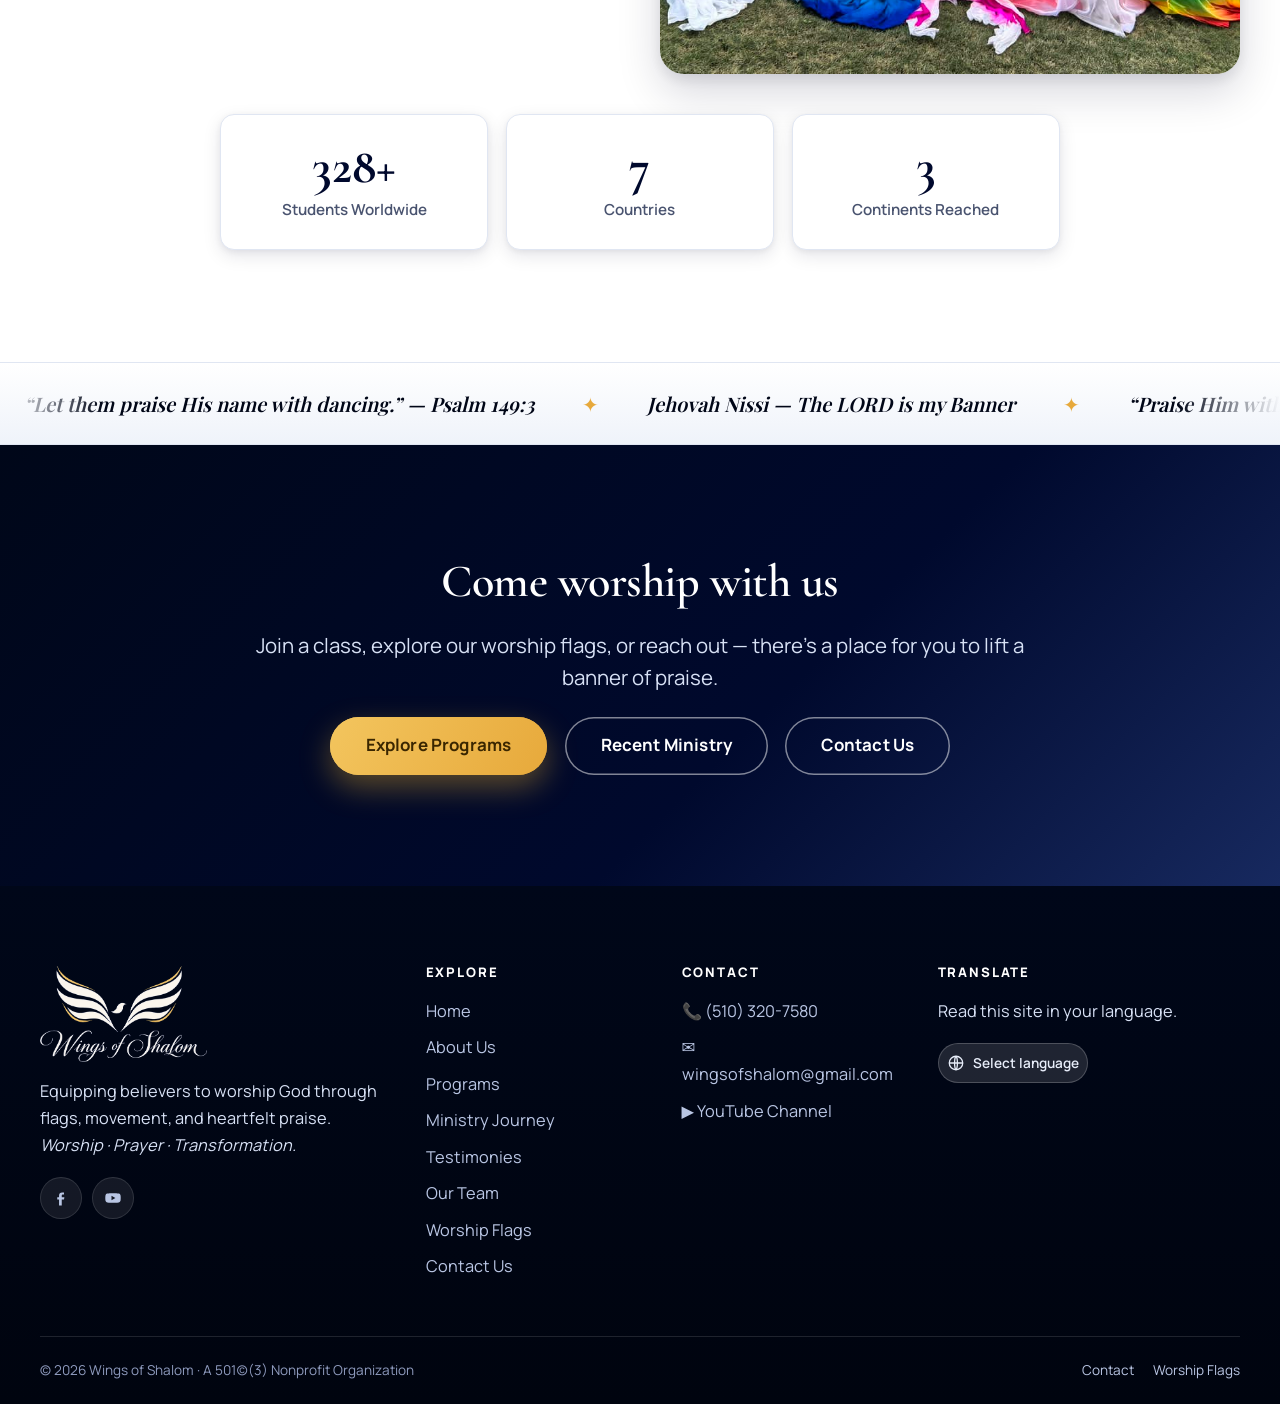
==== commit 3498a087: "Apply New Edits - Oct 1, 2026: hero blend + lighter section headings HERO - Brightened the backgroun" ====
--- a/index.html
+++ b/index.html
@@ -29,10 +29,10 @@
   <section class="home-hero">
     <div class="bg" data-parallax="0.12"><img src="assets/img/photos/home-bg-open-heavenly-window.png" alt="Open heavenly window"></div>
     <div class="inner">
-      <img class="hero-name notranslate" translate="no" src="assets/img/photos/home-name.png" alt="Wings of Shalom" data-reveal="zoom">
+      <img class="hero-name notranslate" translate="no" src="assets/img/photos/home-title-lockup.png" alt="Wings of Shalom — 平安的翅膀" data-reveal="zoom">
       <p class="tagline" data-reveal data-reveal-delay="2">Worship &nbsp;·&nbsp; Prayer &nbsp;·&nbsp; Transformation</p>
       <div class="flex center wrap" data-reveal data-reveal-delay="3" style="margin-top:1.6rem">
-        <a class="btn lg" href="#our-story" data-magnetic="0.3">Discover Our Story</a>
+        <a class="btn lg gold" href="#our-story" data-magnetic="0.3">Discover Our Story</a>
         <a class="btn lg ghost" href="ministry-journey.html">Ministry Journey</a>
       </div>
     </div>
@@ -48,7 +48,7 @@
   <section class="section collage" id="our-story">
     <div class="bg"><img src="assets/img/photos/aerial-colorful.jpg" alt=""></div>
     <div class="container narrow">
-      <span class="sec-head" data-reveal>Our Story</span>
+      <span class="sec-head is-center" data-reveal>Our Story</span>
       <div class="tilt" data-tilt="4" data-reveal="zoom" style="max-width:520px;margin:0 auto 1.6rem">
         <div class="tilt-lift" style="border-radius:var(--r-lg);overflow:hidden;box-shadow:var(--sh-4)">
           <img src="assets/img/photos/from-the-air.jpg" alt="Wings of Shalom worship from the air" class="obj-cover" style="aspect-ratio:16/10">
--- a/assets/css/theme.css
+++ b/assets/css/theme.css
@@ -246,7 +246,7 @@
 .glass{background:rgba(255,255,255,.62);backdrop-filter:blur(16px) saturate(160%);
   -webkit-backdrop-filter:blur(16px) saturate(160%);border:1px solid rgba(255,255,255,.55);
   box-shadow:var(--sh-2)}
-.on-dark .glass{background:rgba(40,20,70,.42);border-color:rgba(255,255,255,.12)}
+.on-dark .glass{background:rgba(0,12,48,.42);border-color:rgba(255,255,255,.12)}
 /* 3D tilt shell (JS-driven via --rx/--ry) */
 .tilt{transform:perspective(900px) rotateX(var(--rx,0deg)) rotateY(var(--ry,0deg));
   transition:transform var(--t) var(--ease);transform-style:preserve-3d;will-change:transform}
@@ -443,7 +443,7 @@
 .stars-row{display:flex;gap:2px;color:var(--gold-500);font-size:.85rem}
 
 /* Cart drawer */
-.drawer-scrim{position:fixed;inset:0;z-index:200;background:rgba(24,15,40,.5);
+.drawer-scrim{position:fixed;inset:0;z-index:200;background:rgba(0,9,45,.5);
   backdrop-filter:blur(3px);opacity:0;visibility:hidden;transition:opacity var(--t),visibility var(--t)}
 .drawer-scrim.open{opacity:1;visibility:visible}
 .drawer{position:fixed;top:0;right:0;bottom:0;z-index:201;width:min(440px,100%);
@@ -475,7 +475,7 @@
 .cart-empty svg{width:64px;height:64px;margin:0 auto 1rem;color:var(--lilac-200)}
 
 /* Product modal (quick view) */
-.modal-scrim{position:fixed;inset:0;z-index:210;background:rgba(24,15,40,.62);
+.modal-scrim{position:fixed;inset:0;z-index:210;background:rgba(0,9,45,.62);
   backdrop-filter:blur(6px);display:grid;place-items:center;padding:1.2rem;
   opacity:0;visibility:hidden;transition:opacity var(--t),visibility var(--t)}
 .modal-scrim.open{opacity:1;visibility:visible}
@@ -614,10 +614,15 @@
   .nav-links a{color:#fff;border-bottom-color:rgba(255,255,255,.14)}
 }
 /* Section-header wine pill (Our Story / Goals and Vision / …) */
-.sec-head{display:block;background:var(--brand-600);color:#fff;font-family:var(--font-display);
-  font-weight:700;font-size:clamp(1.3rem,2.5vw,2rem);text-align:center;padding:.5em 1.1em;
-  border-radius:6px;box-shadow:var(--sh-2);margin:0 0 1.3rem}
-.on-dark .sec-head{background:rgba(255,255,255,.14)}
+.sec-head{display:block;background:none;border:0;border-radius:0;box-shadow:none;
+  color:var(--brand-600);font-family:var(--font-display);
+  font-weight:700;font-size:clamp(1.55rem,2.9vw,2.2rem);line-height:1.25;
+  text-align:left;position:relative;padding:0 0 14px;margin:0 0 24px}
+.sec-head::after{content:"";position:absolute;left:0;bottom:0;
+  width:70px;height:2px;border-radius:2px;background:var(--grad-gold)}
+.sec-head.is-center{text-align:center}
+.sec-head.is-center::after{left:50%;transform:translateX(-50%)}
+.on-dark .sec-head{background:none;color:#EAF0FC}
 /* Calligraphy wordmark */
 .script-word{font-family:var(--font-script);font-weight:400;line-height:.95;
   font-size:clamp(2.8rem,9vw,6rem)}
@@ -627,7 +632,7 @@
 .home-hero .bg{position:absolute;inset:0;z-index:0}
 .home-hero .bg img{width:100%;height:100%;object-fit:cover}
 .home-hero .bg::after{content:"";position:absolute;inset:0;
-  background:linear-gradient(180deg,rgba(0,9,45,.45),rgba(0,6,25,.72))}
+  background:linear-gradient(180deg,rgba(10,32,96,.28),rgba(0,14,56,.52))}
 .home-hero .inner{position:relative;z-index:2;max-width:940px}
 .home-hero .emblem{width:min(380px,74vw);margin:0 auto .6rem;
   filter:drop-shadow(0 14px 34px rgba(0,0,0,.45))}
@@ -668,7 +673,7 @@
 .collage .bg{position:absolute;inset:0;z-index:0}
 .collage .bg img{width:100%;height:100%;object-fit:cover;opacity:.5}
 .collage .bg::after{content:"";position:absolute;inset:0;
-  background:linear-gradient(180deg,rgba(251,233,241,.7),rgba(231,166,194,.55))}
+  background:linear-gradient(180deg,rgba(231,237,249,.72),rgba(169,184,220,.55))}
 .collage .container{position:relative;z-index:2}
 /* Content swipe-in (used on Our Story paragraphs) */
 [data-reveal="swipe"]{opacity:0;transform:translateX(-42px)}
@@ -725,7 +730,7 @@
 /* Trailing cursor glow (desktop, motion-safe) */
 .cursor-glow{position:fixed;left:0;top:0;width:28px;height:28px;border-radius:50%;z-index:400;
   pointer-events:none;transform:translate(-50%,-50%);mix-blend-mode:screen;opacity:0;
-  background:radial-gradient(circle,rgba(243,197,94,.9),rgba(224,85,155,.55) 45%,transparent 72%);
+  background:radial-gradient(circle,rgba(243,197,94,.9),rgba(47,82,168,.55) 45%,transparent 72%);
   transition:width .28s var(--ease),height .28s var(--ease),opacity .3s}
 .cursor-glow.big{width:70px;height:70px}
 @media (hover:none),(prefers-reduced-motion:reduce){.cursor-glow{display:none!important}}
@@ -734,7 +739,7 @@
 .card,.stat-card,.product,.info-media,[data-glow]{position:relative}
 .card::after,.stat-card::after,.product::after,[data-glow]::after{content:"";position:absolute;inset:0;
   border-radius:inherit;pointer-events:none;opacity:0;z-index:2;transition:opacity .45s var(--ease);
-  background:radial-gradient(340px circle at var(--mx,50%) var(--my,50%),rgba(224,85,155,.18),transparent 62%)}
+  background:radial-gradient(340px circle at var(--mx,50%) var(--my,50%),rgba(47,82,168,.18),transparent 62%)}
 .card:hover::after,.stat-card:hover::after,.product:hover::after,[data-glow]:hover::after{opacity:1}
 /* Sheen sweep across media on hover */
 .info-media{overflow:hidden}
@@ -761,10 +766,7 @@
 [data-reveal="pop"].in{opacity:1;transform:none;transition:opacity .7s var(--ease-out),transform .7s var(--ease-spring)}
 
 /* Sec-head shimmering underline accent */
-.sec-head{position:relative;overflow:hidden}
-.sec-head::after{content:"";position:absolute;left:0;bottom:0;height:3px;width:100%;
-  background:var(--grad-gold);transform:scaleX(0);transform-origin:left;transition:transform .7s var(--ease-out)}
-.sec-head.in::after,[data-reveal].in .sec-head::after{transform:scaleX(1)}
+/* .sec-head underline is a short static gold rule (see .sec-head::after above) */
 
 /* Marquee tint on wine */
 .band.soft .marquee li{color:var(--brand-700)}
@@ -896,3 +898,45 @@
 
 /* ---- Home hero (Sept 24): photo background fills the frame again ---- */
 .home-hero .bg img{object-fit:cover;object-position:center center}
+
+/* ---- Hero (Oct 1): brighter sapphire, title blended into the sky ---- */
+/* Lift the photo slightly so it reads as deep sapphire rather than near-black */
+.home-hero .bg img{filter:brightness(1.14) saturate(1.06)}
+/* Feather the title lockup's own rectangular sky so it melts into the hero.
+   Lettering sits well inside, so only the empty margin fades. */
+.home-hero .inner .hero-name{
+  display:block;margin:0 auto .8rem;width:auto;max-width:min(680px,90vw);height:auto;
+  filter:none;
+  -webkit-mask-image:linear-gradient(to right,transparent 0,#000 7%,#000 93%,transparent 100%),
+                     linear-gradient(to bottom,transparent 0,#000 11%,#000 89%,transparent 100%);
+          mask-image:linear-gradient(to right,transparent 0,#000 7%,#000 93%,transparent 100%),
+                     linear-gradient(to bottom,transparent 0,#000 11%,#000 89%,transparent 100%);
+  -webkit-mask-composite:source-in;
+          mask-composite:intersect;
+}
+/* "Ministry Journey": white label, soft gold hairline border */
+.home-hero .btn.ghost{color:#fff;box-shadow:inset 0 0 0 1.5px rgba(243,197,94,.72)}
+.home-hero .btn.ghost:hover{color:#fff;background:rgba(243,197,94,.14);
+  box-shadow:inset 0 0 0 1.5px var(--gold-400)}
+.home-hero .btn.ghost::before{opacity:0}
+.home-hero .btn.ghost:hover::before{opacity:0}
+
+/* ---- Hero (Oct 1, rev 2): title lockup is now a transparent PNG ---- */
+/* The sky was keyed out of the artwork itself, so no mask/panel is needed. */
+.home-hero .inner .hero-name{
+  -webkit-mask-image:none;mask-image:none;
+  max-width:min(700px,92vw);
+  filter:drop-shadow(0 3px 14px rgba(0,6,25,.55));
+}
+/* Gold tagline stays legible where it crosses a bright flag */
+.home-hero .tagline{text-shadow:0 1px 10px rgba(0,6,25,.75),0 0 2px rgba(0,6,25,.6)}
+
+/* ---- Hero (Oct 1, rev 3): keep hero text legible over bright flags ---- */
+/* Soft, edgeless veil behind the hero text only — the photo stays bright elsewhere */
+.home-hero .inner::before{content:"";position:absolute;inset:-8% -12%;z-index:-1;
+  pointer-events:none;
+  background:radial-gradient(62% 62% at 50% 54%,
+    rgba(0,8,34,.44), rgba(0,8,34,.20) 56%, rgba(0,8,34,0) 80%)}
+/* Gold tagline gets a tight dark halo so it survives crossing a white flag */
+.home-hero .tagline{text-shadow:0 0 1px rgba(0,8,34,.95),0 1px 3px rgba(0,8,34,.9),
+  0 2px 14px rgba(0,8,34,.85)}
